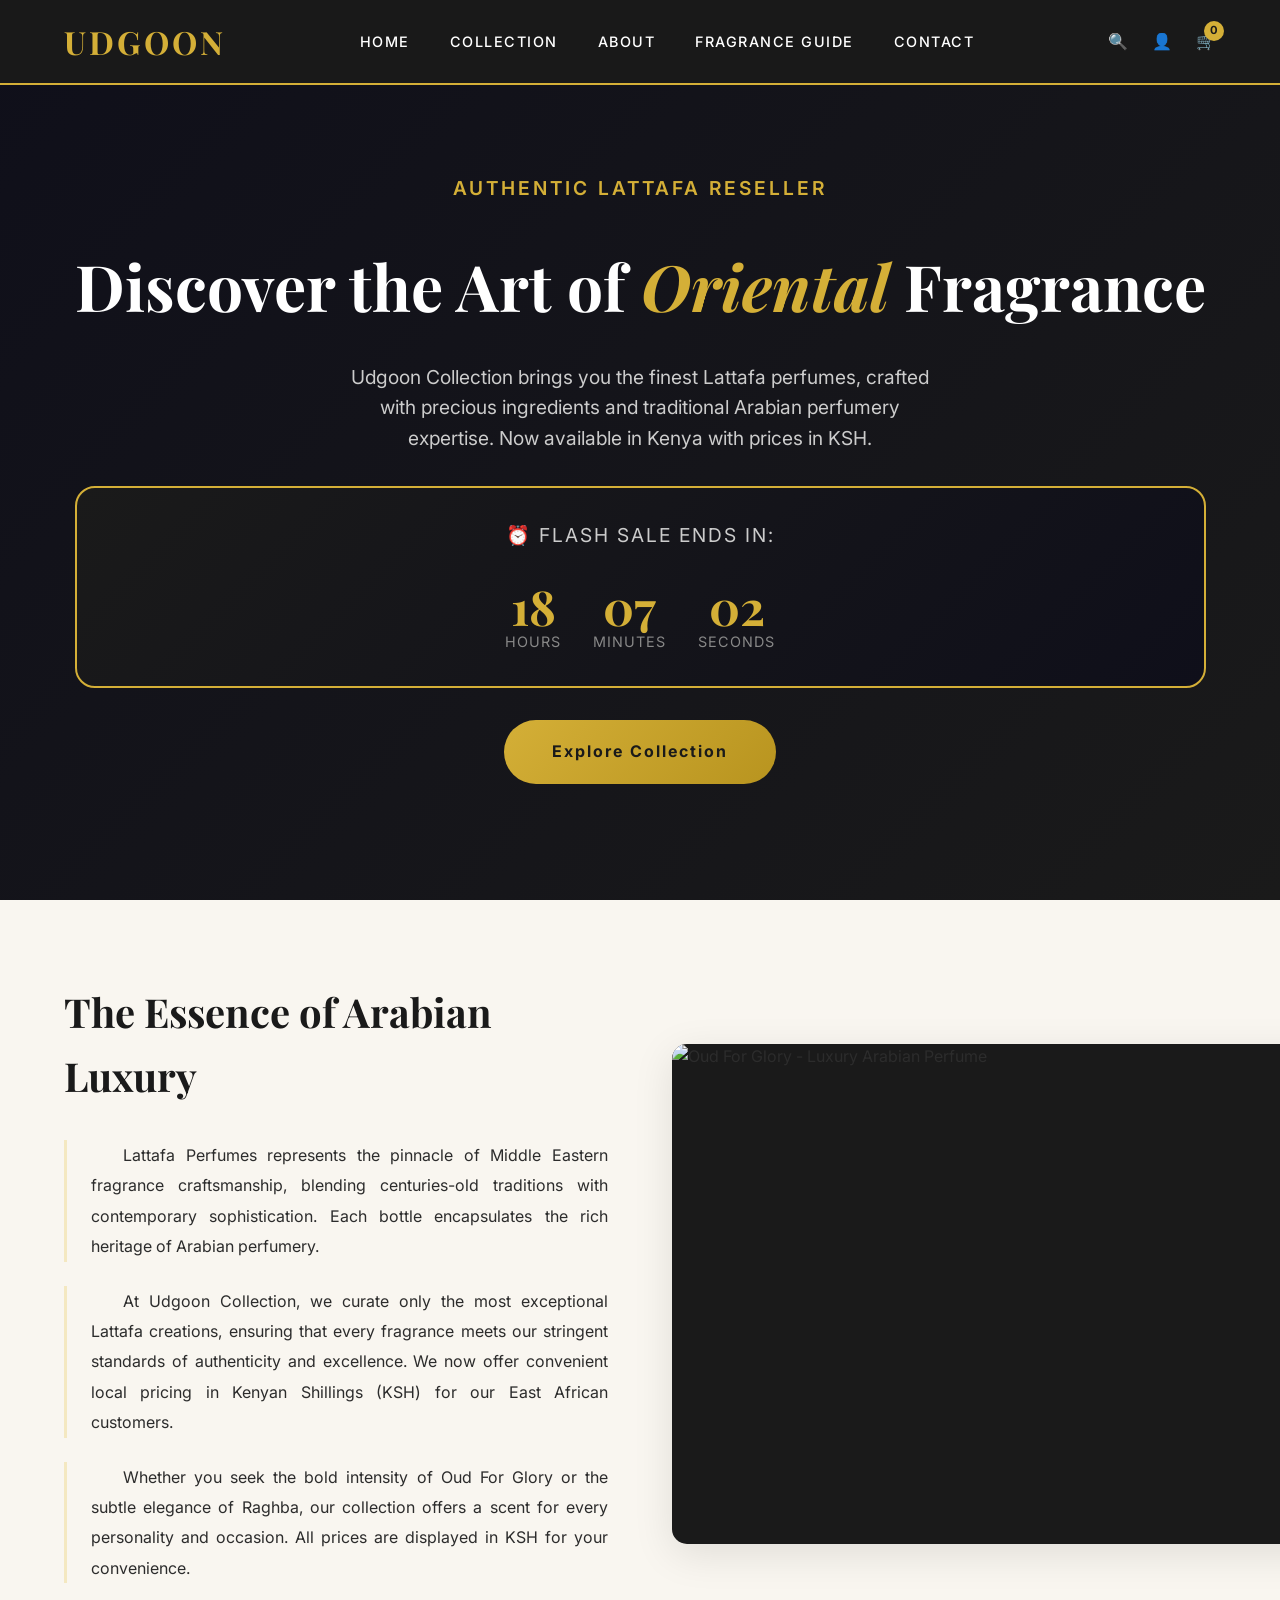
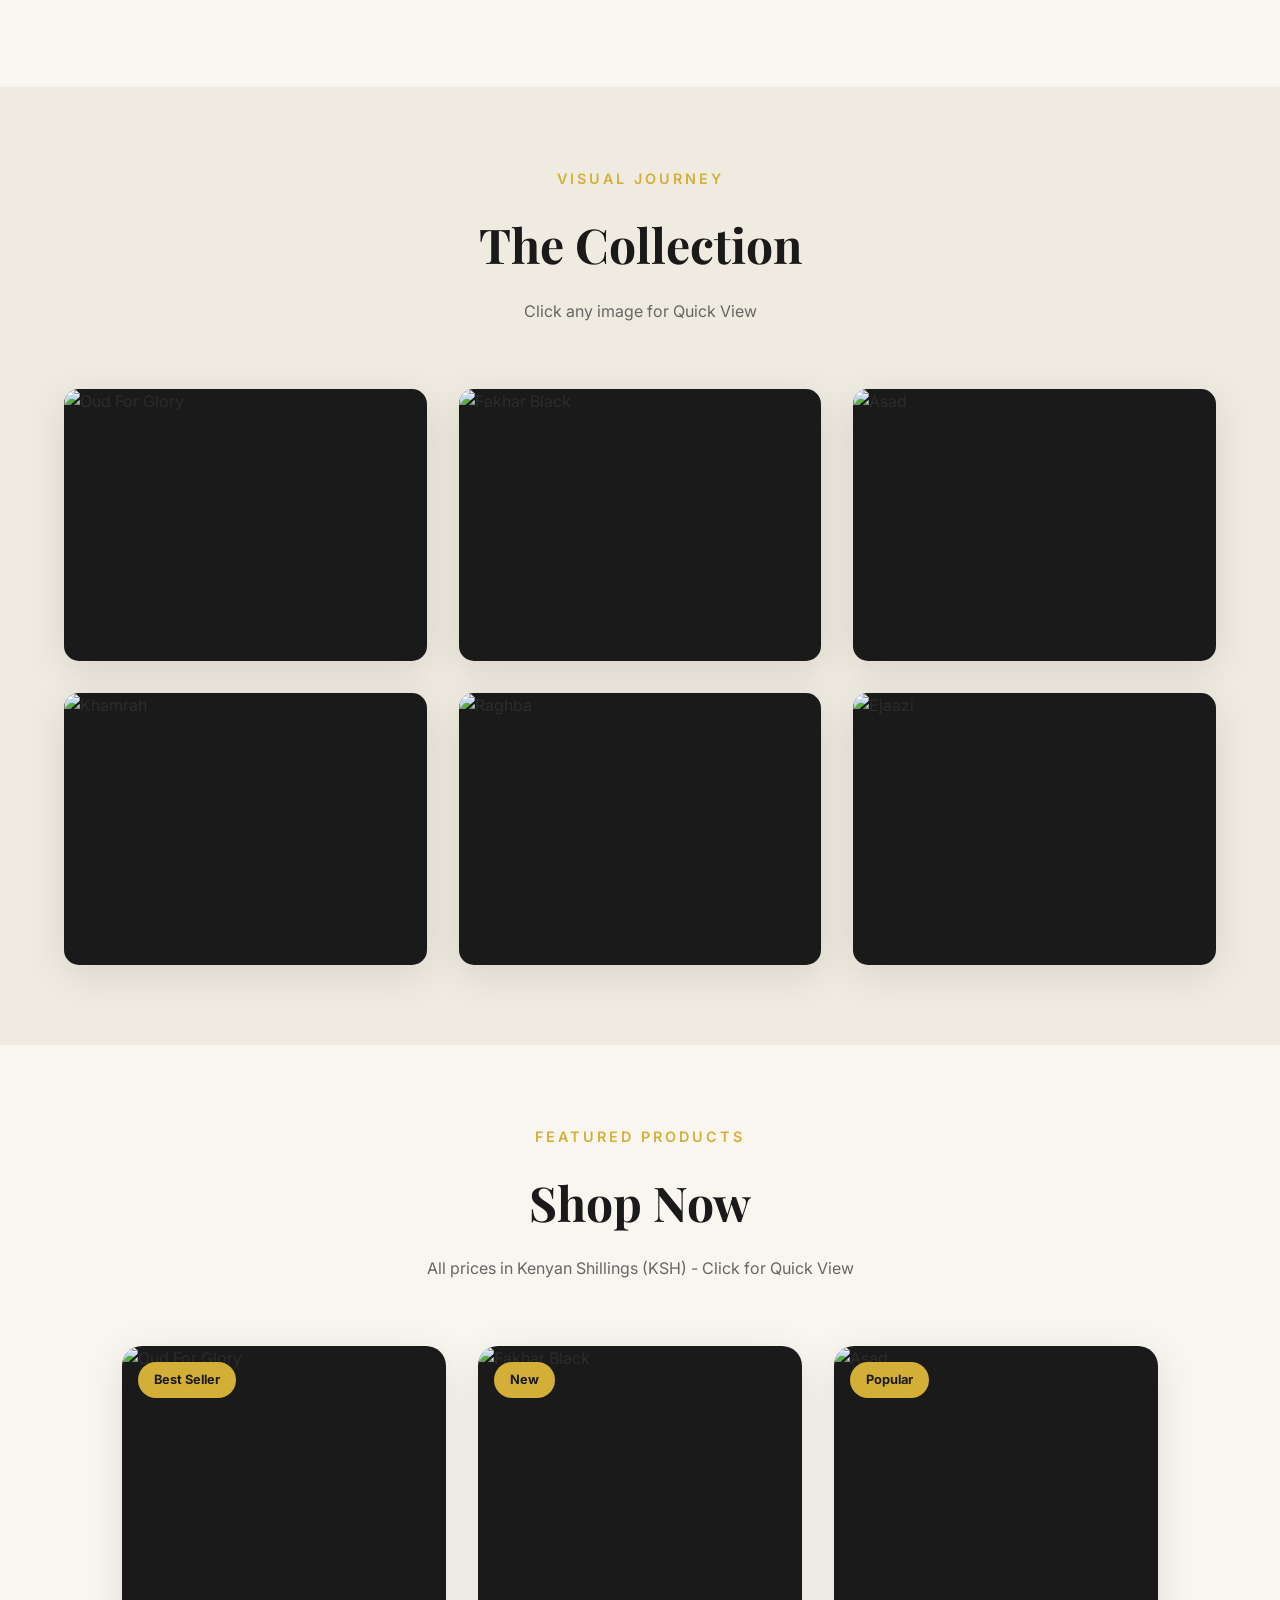
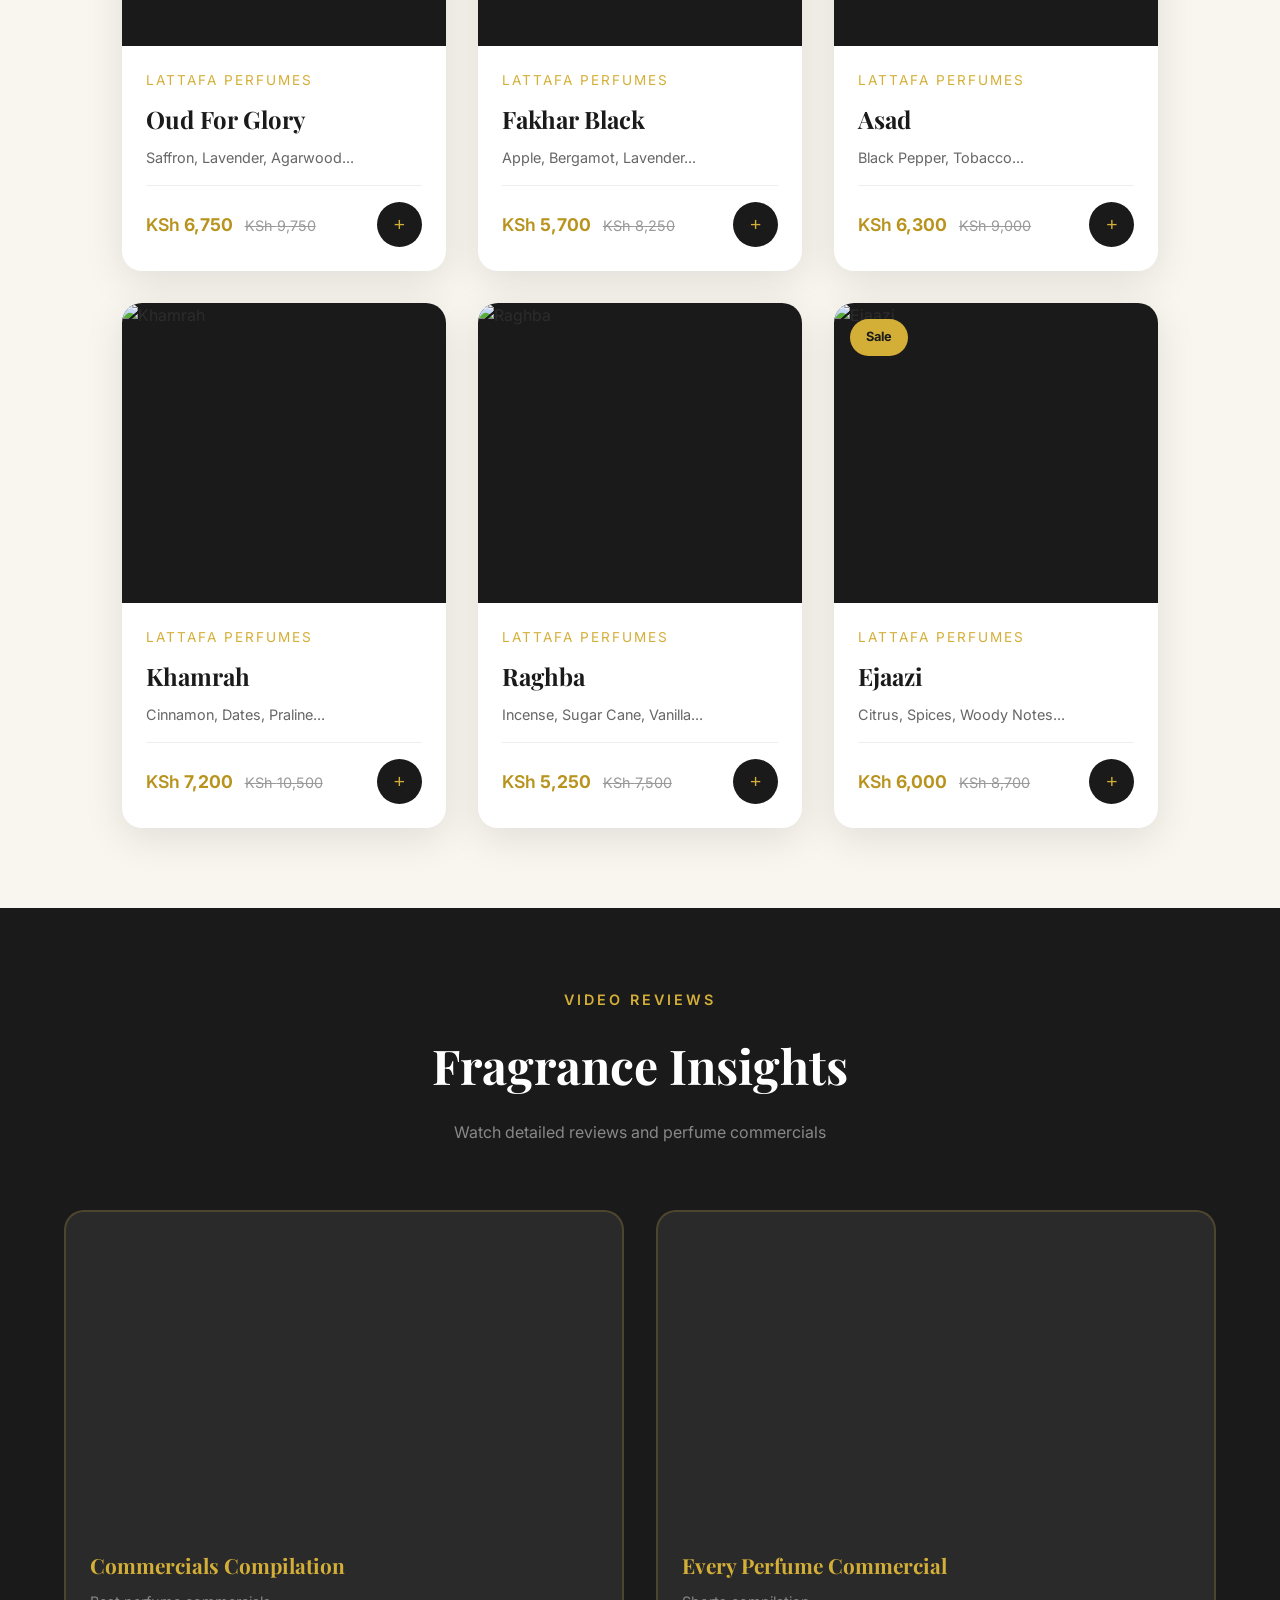
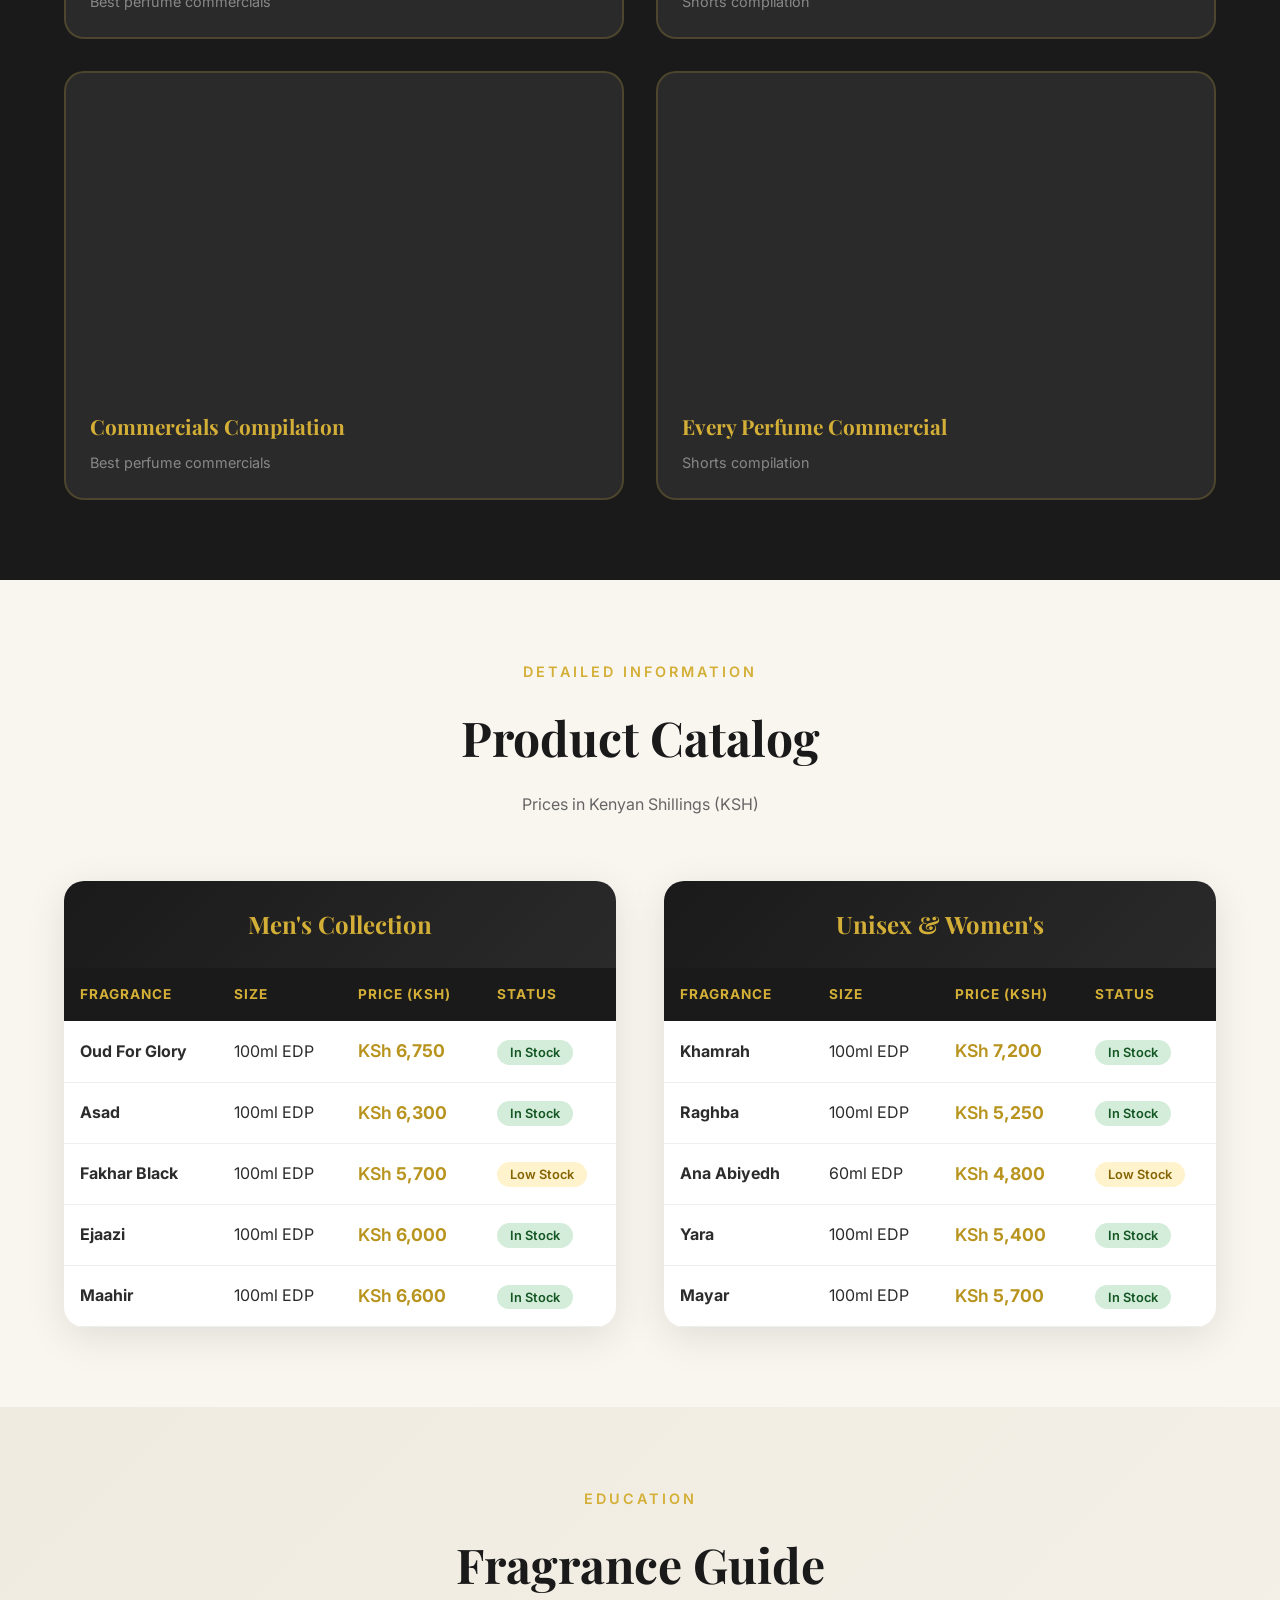
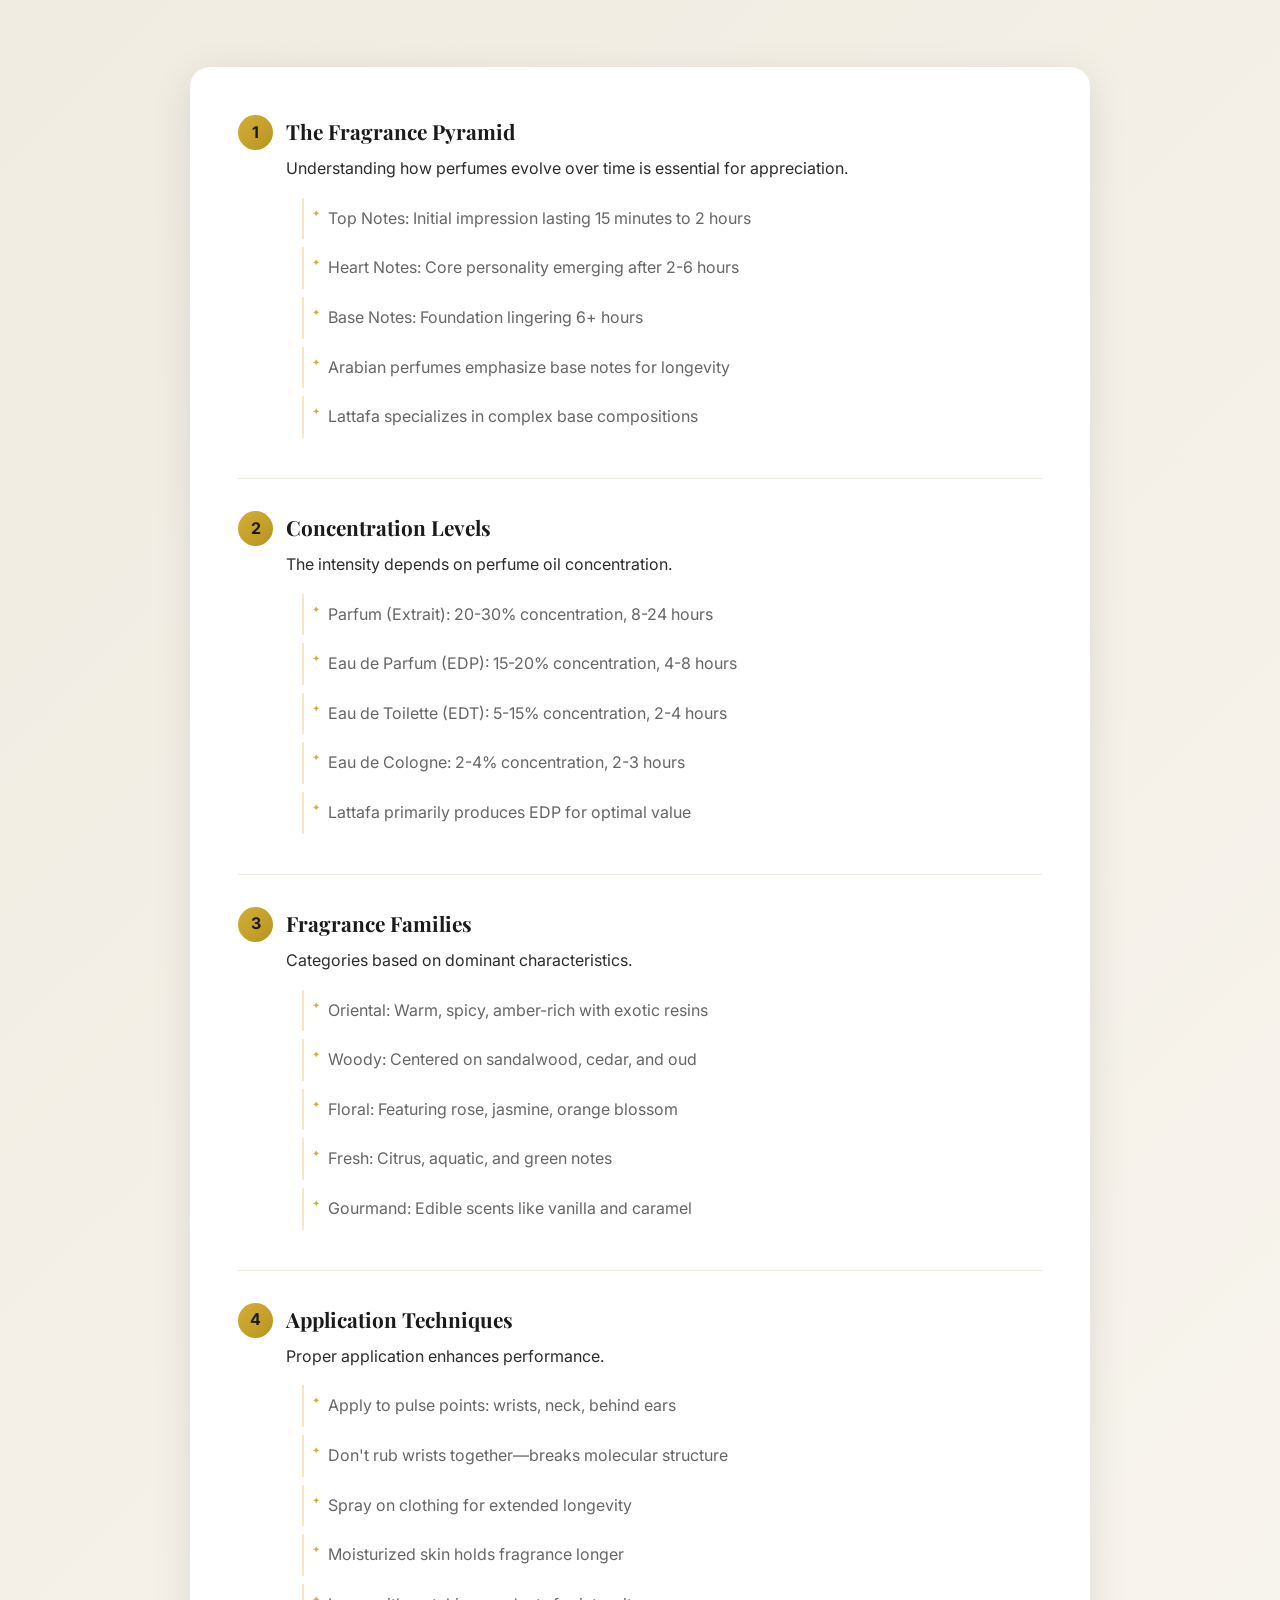
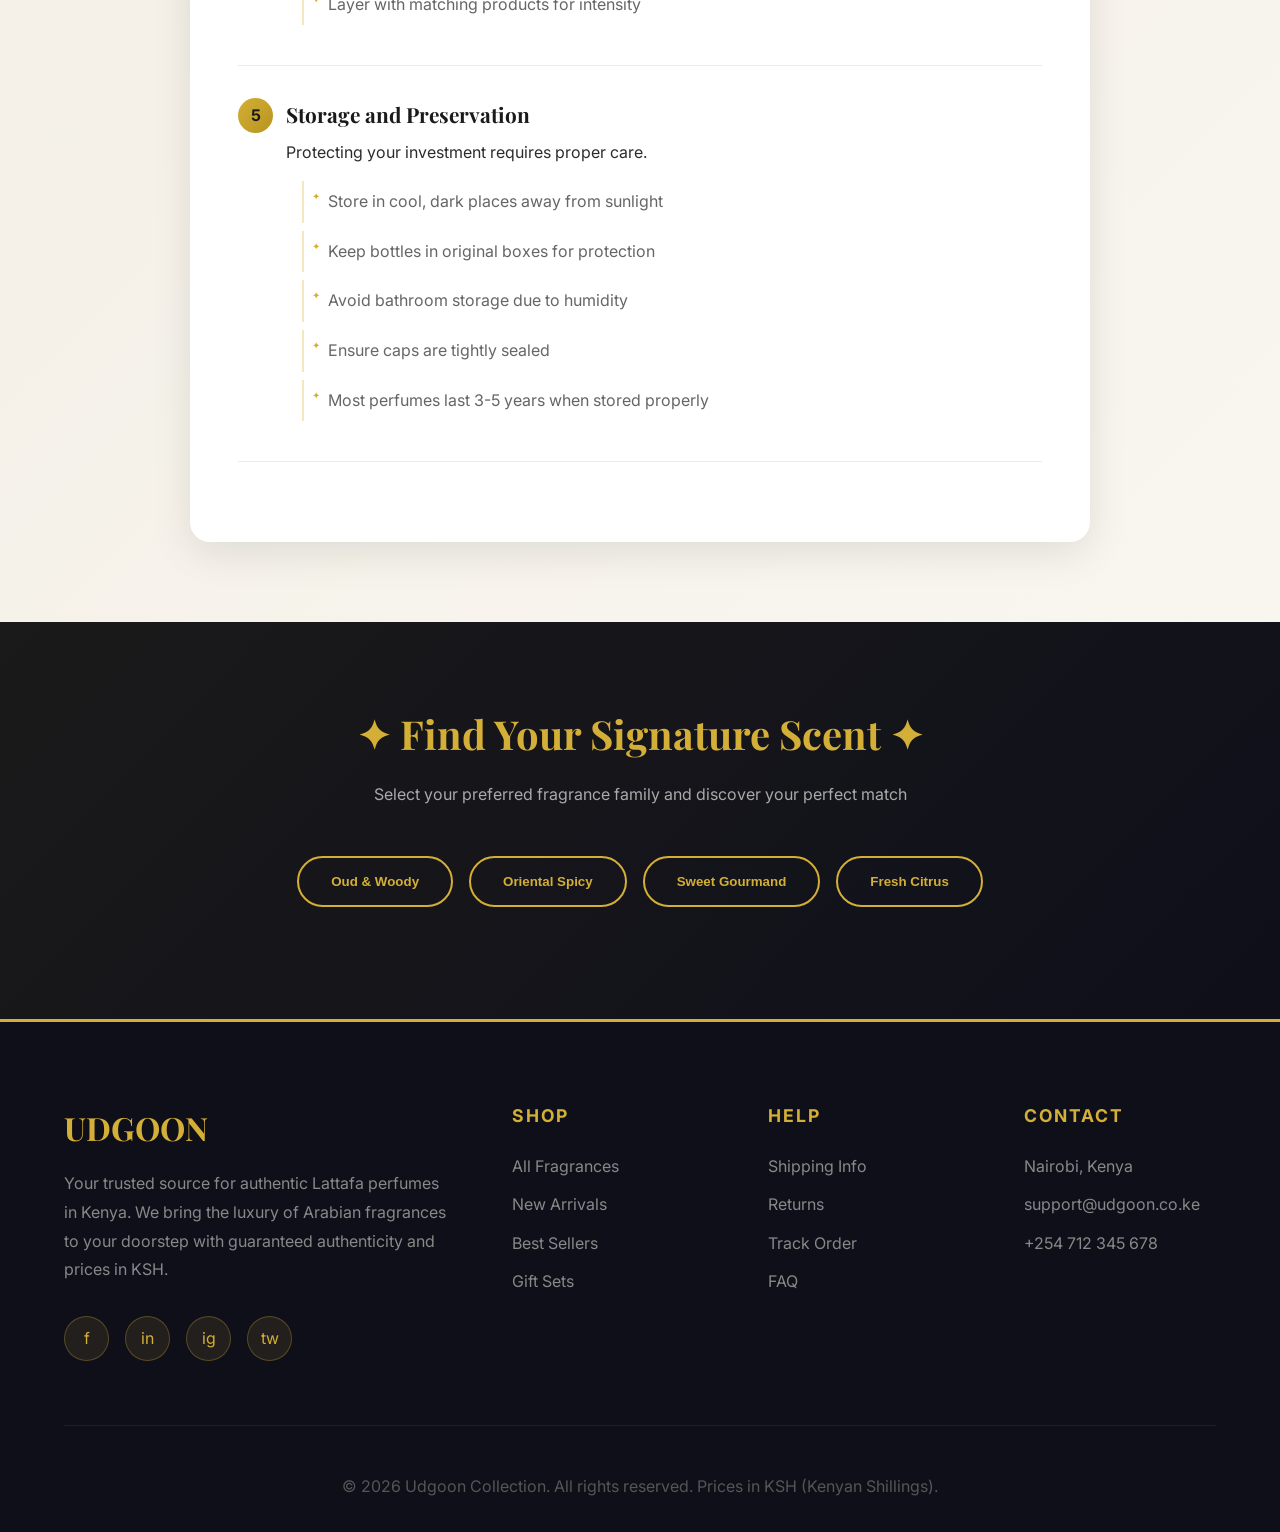
==== index.html @ a7944b94 "Update index.html" ====
<!DOCTYPE html>
<html lang="en">
<head>
    <meta charset="UTF-8">
    <meta name="viewport" content="width=device-width, initial-scale=1.0">
    <title>Udgoon Collection | Premium Lattafa Perfumes</title>
    <link href="https://fonts.googleapis.com/css2?family=Playfair+Display:wght@400;600;700&family=Inter:wght@300;400;500;600&display=swap" rel="stylesheet">
    <style>
        * {
            margin: 0;
            padding: 0;
            box-sizing: border-box;
        }

        :root {
            --gold: #D4AF37;
            --gold-light: #F4E8C1;
            --gold-dark: #B8941F;
            --dark: #1A1A1A;
            --darker: #0F0F1A;
            --cream: #F9F6F0;
            --cream-dark: #F0EBE0;
            --text: #2C2C2C;
            --text-light: #666;
        }

        body {
            font-family: 'Inter', sans-serif;
            background: var(--cream);
            color: var(--text);
            line-height: 1.6;
        }

        /* Navigation */
        nav {
            position: fixed;
            top: 0;
            width: 100%;
            background: rgba(26, 26, 26, 0.98);
            backdrop-filter: blur(20px);
            z-index: 1000;
            padding: 1rem 5%;
            display: flex;
            justify-content: space-between;
            align-items: center;
            border-bottom: 2px solid var(--gold);
        }

        .logo {
            font-family: 'Playfair Display', serif;
            font-size: 2rem;
            color: var(--gold);
            text-decoration: none;
            font-weight: 700;
            letter-spacing: 3px;
        }

        .nav-menu {
            display: flex;
            gap: 2.5rem;
            list-style: none;
        }

        .nav-menu a {
            color: #fff;
            text-decoration: none;
            font-size: 0.9rem;
            font-weight: 500;
            letter-spacing: 1.5px;
            text-transform: uppercase;
            transition: color 0.3s;
        }
<a href="Paragraph.html">Assignment 3</a>
<a href="Classes.html"> Assignment 4</a>


        .nav-menu a:hover {
            color: var(--gold);
        }

        .nav-icons {
            display: flex;
            gap: 1.5rem;
            color: var(--gold);
            align-items: center;
        }

        /* SPECIAL FEATURE 1: Animated Cart Counter */
        .cart-wrapper {
            position: relative;
            cursor: pointer;
        }

        .cart-count {
            position: absolute;
            top: -8px;
            right: -8px;
            background: var(--gold);
            color: var(--dark);
            font-size: 0.7rem;
            font-weight: 700;
            width: 20px;
            height: 20px;
            border-radius: 50%;
            display: flex;
            align-items: center;
            justify-content: center;
            transition: transform 0.3s;
        }

        .cart-count.bump {
            animation: cartBump 0.3s ease;
        }

        @keyframes cartBump {
            0% { transform: scale(1); }
            50% { transform: scale(1.3); }
            100% { transform: scale(1); }
        }

        /* Hero Section */
        .hero {
            min-height: 100vh;
            background: linear-gradient(135deg, var(--darker) 0%, var(--dark) 100%);
            display: flex;
            align-items: center;
            justify-content: center;
            text-align: center;
            padding: 120px 2rem 4rem;
            position: relative;
        }

        .hero-content h1 {
            font-family: 'Playfair Display', serif;
            font-size: 4rem;
            color: #fff;
            margin-bottom: 1.5rem;
        }

        .hero-content h1 span {
            color: var(--gold);
            font-style: italic;
        }

        .hero-content p {
            color: #ccc;
            font-size: 1.2rem;
            max-width: 600px;
            margin: 0 auto 2rem;
        }

        .cta-button {
            display: inline-block;
            padding: 1.2rem 3rem;
            background: linear-gradient(135deg, var(--gold) 0%, var(--gold-dark) 100%);
            color: var(--dark);
            text-decoration: none;
            font-weight: 700;
            letter-spacing: 2px;
            border-radius: 50px;
            transition: transform 0.3s;
        }

        .cta-button:hover {
            transform: translateY(-3px);
        }

        /* Section Headers */
        .section-header {
            text-align: center;
            margin-bottom: 4rem;
            padding: 0 2rem;
        }

        .section-tag {
            color: var(--gold);
            font-size: 0.9rem;
            letter-spacing: 3px;
            text-transform: uppercase;
            display: block;
            margin-bottom: 1rem;
            font-weight: 600;
        }

        .section-title {
            font-family: 'Playfair Display', serif;
            font-size: 3rem;
            color: var(--dark);
            margin-bottom: 1rem;
        }

        /* Two Column Layout */
        .two-column {
            display: grid;
            grid-template-columns: 1fr 1fr;
            gap: 4rem;
            max-width: 1400px;
            margin: 0 auto;
            padding: 5rem 5%;
            align-items: center;
        }

        .formatted-paragraph {
            text-align: justify;
            line-height: 1.9;
            margin-bottom: 1.5rem;
            text-indent: 2rem;
            border-left: 3px solid var(--gold-light);
            padding-left: 1.5rem;
        }

        /* SPECIAL FEATURE 2: Countdown Timer */
        .countdown-section {
            background: linear-gradient(135deg, var(--dark) 0%, var(--darker) 100%);
            padding: 2rem;
            border-radius: 20px;
            margin: 2rem 0;
            text-align: center;
            border: 2px solid var(--gold);
        }

        .countdown-title {
            color: var(--gold);
            font-size: 1.2rem;
            margin-bottom: 1rem;
            text-transform: uppercase;
            letter-spacing: 2px;
        }

        .countdown-timer {
            display: flex;
            justify-content: center;
            gap: 2rem;
        }

        .countdown-item {
            text-align: center;
        }

        .countdown-number {
            font-family: 'Playfair Display', serif;
            font-size: 3rem;
            color: var(--gold);
            font-weight: 700;
            line-height: 1;
        }

        .countdown-label {
            color: #888;
            font-size: 0.9rem;
            text-transform: uppercase;
            letter-spacing: 1px;
        }

        /* Video Section */
        .video-section {
            padding: 5rem 5%;
            background: var(--dark);
        }

        .video-section .section-title {
            color: #fff;
        }

        .video-section .section-tag {
            color: var(--gold);
        }

        .video-grid {
            display: grid;
            grid-template-columns: repeat(2, 1fr);
            gap: 2rem;
            max-width: 1200px;
            margin: 0 auto;
        }

        .video-container {
            position: relative;
            background: #2A2A2A;
            border-radius: 20px;
            overflow: hidden;
            border: 2px solid rgba(212, 175, 55, 0.2);
            transition: all 0.4s;
        }

        .video-container:hover {
            border-color: var(--gold);
            transform: translateY(-5px);
            box-shadow: 0 20px 60px rgba(212, 175, 55, 0.2);
        }

        .video-wrapper {
            position: relative;
            padding-bottom: 56.25%;
            height: 0;
            overflow: hidden;
        }

        .video-wrapper iframe {
            position: absolute;
            top: 0;
            left: 0;
            width: 100%;
            height: 100%;
            border: none;
        }

        .video-info {
            padding: 1.5rem;
            color: #fff;
        }

        .video-title {
            font-family: 'Playfair Display', serif;
            font-size: 1.3rem;
            margin-bottom: 0.5rem;
            color: var(--gold);
        }

        .video-meta {
            color: #888;
            font-size: 0.9rem;
        }

        /* Image Gallery with WORKING IMAGES */
        .gallery-section {
            padding: 5rem 5%;
            background: var(--cream-dark);
        }

        .image-grid {
            display: grid;
            grid-template-columns: repeat(3, 1fr);
            gap: 2rem;
            max-width: 1400px;
            margin: 0 auto;
        }

        .image-card {
            position: relative;
            border-radius: 15px;
            overflow: hidden;
            box-shadow: 0 10px 40px rgba(0,0,0,0.1);
            aspect-ratio: 4/3;
            background: var(--dark);
            cursor: pointer;
            transition: all 0.3s;
        }

        .image-card:hover {
            transform: translateY(-10px);
            box-shadow: 0 20px 60px rgba(0,0,0,0.2);
        }

        .image-card img {
            width: 100%;
            height: 100%;
            object-fit: cover;
            transition: transform 0.5s;
            display: block;
        }

        .image-card:hover img {
            transform: scale(1.1);
        }

        .image-caption {
            position: absolute;
            bottom: 0;
            left: 0;
            right: 0;
            background: linear-gradient(to top, rgba(0,0,0,0.9), transparent);
            color: var(--gold);
            padding: 1.5rem;
            transform: translateY(100%);
            transition: transform 0.3s;
        }

        .image-card:hover .image-caption {
            transform: translateY(0);
        }

        .image-caption h3 {
            font-family: 'Playfair Display', serif;
            font-size: 1.5rem;
            margin-bottom: 0.3rem;
            color: var(--gold);
        }

        .image-caption p {
            color: #ccc;
            font-size: 0.9rem;
        }

        /* Tables Section */
        .tables-section {
            padding: 5rem 5%;
            background: var(--cream);
        }

        .tables-wrapper {
            display: grid;
            grid-template-columns: 1fr 1fr;
            gap: 3rem;
            max-width: 1400px;
            margin: 0 auto;
        }

        .table-container {
            background: #fff;
            border-radius: 20px;
            overflow: hidden;
            box-shadow: 0 10px 40px rgba(0,0,0,0.1);
        }

        .table-title {
            font-family: 'Playfair Display', serif;
            font-size: 1.5rem;
            text-align: center;
            padding: 1.5rem;
            background: linear-gradient(135deg, var(--dark) 0%, #2A2A2A 100%);
            color: var(--gold);
            margin: 0;
        }

        table {
            width: 100%;
            border-collapse: collapse;
        }

        th {
            background: var(--dark);
            color: var(--gold);
            padding: 1rem;
            text-align: left;
            font-size: 0.85rem;
            text-transform: uppercase;
            letter-spacing: 1px;
        }

        td {
            padding: 1rem;
            border-bottom: 1px solid #eee;
        }

        tr:hover {
            background: var(--cream);
        }

        /* KSH Price Styling */
        .price {
            color: var(--gold-dark);
            font-weight: 700;
            font-size: 1.1rem;
            font-family: 'Inter', sans-serif;
        }

        .price::before {
            content: 'KSh ';
            font-weight: 600;
        }

        .price-original {
            text-decoration: line-through;
            color: #999;
            font-size: 0.9rem;
            margin-left: 0.5rem;
        }

        .price-original::before {
            content: 'KSh ';
        }

        .badge {
            padding: 0.3rem 0.8rem;
            border-radius: 20px;
            font-size: 0.8rem;
            font-weight: 600;
        }

        .badge.in-stock {
            background: #d4edda;
            color: #155724;
        }

        .badge.low-stock {
            background: #fff3cd;
            color: #856404;
        }

        /* Product Cards with WORKING IMAGES */
        .product-grid {
            display: grid;
            grid-template-columns: repeat(auto-fit, minmax(300px, 1fr));
            gap: 2rem;
            max-width: 1400px;
            margin: 0 auto;
            padding: 0 5%;
        }

        .product-card {
            background: #fff;
            border-radius: 20px;
            overflow: hidden;
            box-shadow: 0 10px 40px rgba(0,0,0,0.1);
            transition: all 0.3s;
            cursor: pointer;
            position: relative;
        }

        .product-card:hover {
            transform: translateY(-10px);
            box-shadow: 0 20px 60px rgba(0,0,0,0.15);
        }

        .product-image {
            height: 300px;
            position: relative;
            overflow: hidden;
            background: var(--dark);
        }

        .product-image img {
            width: 100%;
            height: 100%;
            object-fit: cover;
            transition: transform 0.5s;
        }

        .product-card:hover .product-image img {
            transform: scale(1.1);
        }

        .quick-view {
            position: absolute;
            top: 50%;
            left: 50%;
            transform: translate(-50%, -50%);
            background: rgba(212, 175, 55, 0.95);
            color: var(--dark);
            padding: 0.8rem 1.5rem;
            border-radius: 50px;
            font-weight: 600;
            opacity: 0;
            transition: all 0.3s;
            pointer-events: none;
        }

        .product-card:hover .quick-view {
            opacity: 1;
        }

        .product-badge {
            position: absolute;
            top: 1rem;
            left: 1rem;
            background: var(--gold);
            color: var(--dark);
            padding: 0.5rem 1rem;
            border-radius: 20px;
            font-size: 0.8rem;
            font-weight: 700;
            z-index: 2;
        }

        .product-info {
            padding: 1.5rem;
        }

        .product-brand {
            color: var(--gold);
            font-size: 0.85rem;
            text-transform: uppercase;
            letter-spacing: 2px;
            margin-bottom: 0.5rem;
        }

        .product-name {
            font-family: 'Playfair Display', serif;
            font-size: 1.5rem;
            color: var(--dark);
            margin-bottom: 0.5rem;
        }

        .product-notes {
            color: var(--text-light);
            font-size: 0.9rem;
            margin-bottom: 1rem;
        }

        .product-footer {
            display: flex;
            justify-content: space-between;
            align-items: center;
            padding-top: 1rem;
            border-top: 1px solid #eee;
        }

        .add-to-cart {
            width: 45px;
            height: 45px;
            border-radius: 50%;
            background: var(--dark);
            color: var(--gold);
            border: none;
            cursor: pointer;
            font-size: 1.2rem;
            transition: all 0.3s;
        }

        .add-to-cart:hover {
            background: var(--gold);
            color: var(--dark);
            transform: scale(1.1);
        }

        /* SPECIAL FEATURE 3: Product Modal */
        .modal-overlay {
            display: none;
            position: fixed;
            top: 0;
            left: 0;
            right: 0;
            bottom: 0;
            background: rgba(0,0,0,0.8);
            z-index: 2000;
            justify-content: center;
            align-items: center;
            backdrop-filter: blur(5px);
        }

        .modal-overlay.show {
            display: flex;
            animation: fadeIn 0.3s ease;
        }

        @keyframes fadeIn {
            from { opacity: 0; }
            to { opacity: 1; }
        }

        .modal-content {
            background: #fff;
            border-radius: 20px;
            max-width: 800px;
            width: 90%;
            max-height: 90vh;
            overflow-y: auto;
            position: relative;
            animation: slideUp 0.3s ease;
        }

        @keyframes slideUp {
            from { transform: translateY(50px); opacity: 0; }
            to { transform: translateY(0); opacity: 1; }
        }

        .modal-close {
            position: absolute;
            top: 1rem;
            right: 1rem;
            width: 40px;
            height: 40px;
            border-radius: 50%;
            background: var(--dark);
            color: var(--gold);
            border: none;
            font-size: 1.5rem;
            cursor: pointer;
            z-index: 10;
            transition: all 0.3s;
        }

        .modal-close:hover {
            background: var(--gold);
            color: var(--dark);
            transform: rotate(90deg);
        }

        .modal-image {
            width: 100%;
            height: 400px;
            object-fit: cover;
        }

        .modal-details {
            padding: 2rem;
        }

        .modal-title {
            font-family: 'Playfair Display', serif;
            font-size: 2rem;
            color: var(--dark);
            margin-bottom: 0.5rem;
        }

        .modal-price {
            font-size: 1.5rem;
            color: var(--gold-dark);
            font-weight: 700;
            margin-bottom: 1rem;
        }

        .modal-price::before {
            content: 'KSh ';
        }

        .modal-description {
            color: var(--text-light);
            line-height: 1.8;
            margin-bottom: 1.5rem;
        }

        .modal-notes {
            background: var(--cream);
            padding: 1rem;
            border-radius: 10px;
            margin-bottom: 1.5rem;
        }

        .modal-notes h4 {
            color: var(--gold-dark);
            margin-bottom: 0.5rem;
        }

        .modal-button {
            width: 100%;
            padding: 1rem;
            background: linear-gradient(135deg, var(--gold) 0%, var(--gold-dark) 100%);
            color: var(--dark);
            border: none;
            border-radius: 50px;
            font-size: 1.1rem;
            font-weight: 700;
            cursor: pointer;
            transition: all 0.3s;
        }

        .modal-button:hover {
            transform: translateY(-2px);
            box-shadow: 0 10px 30px rgba(212, 175, 55, 0.3);
        }

        /* Nested List Section */
        .list-section {
            padding: 5rem 5%;
            background: linear-gradient(135deg, var(--cream-dark) 0%, var(--cream) 100%);
        }

        .guide-container {
            max-width: 900px;
            margin: 0 auto;
            background: #fff;
            padding: 3rem;
            border-radius: 20px;
            box-shadow: 0 10px 40px rgba(0,0,0,0.1);
        }

        .nested-list {
            list-style: none;
            counter-reset: item;
        }

        .nested-list > li {
            counter-increment: item;
            position: relative;
            padding-left: 3rem;
            margin-bottom: 2rem;
            padding-bottom: 2rem;
            border-bottom: 1px solid var(--cream-dark);
        }

        .nested-list > li::before {
            content: counter(item);
            position: absolute;
            left: 0;
            top: 0;
            width: 35px;
            height: 35px;
            background: linear-gradient(135deg, var(--gold) 0%, var(--gold-dark) 100%);
            color: var(--dark);
            border-radius: 50%;
            display: flex;
            align-items: center;
            justify-content: center;
            font-weight: 700;
        }

        .nested-list > li strong {
            display: block;
            font-family: 'Playfair Display', serif;
            font-size: 1.3rem;
            color: var(--dark);
            margin-bottom: 0.5rem;
        }

        .sub-list {
            list-style: none;
            margin-top: 1rem;
            margin-left: 1rem;
        }

        .sub-list li {
            padding: 0.5rem 0;
            padding-left: 1.5rem;
            position: relative;
            color: var(--text-light);
            border-left: 2px solid var(--gold-light);
            margin-bottom: 0.5rem;
        }

        .sub-list li::before {
            content: '✦';
            position: absolute;
            left: 0.5rem;
            color: var(--gold);
            font-size: 0.6rem;
        }

        /* SPECIAL FEATURE 4: Scent Finder (Enhanced) */
        .scent-finder {
            padding: 5rem 5%;
            background: linear-gradient(135deg, var(--dark) 0%, var(--darker) 100%);
            text-align: center;
        }

        .finder-container {
            max-width: 800px;
            margin: 0 auto;
        }

        .finder-container h3 {
            font-family: 'Playfair Display', serif;
            font-size: 2.5rem;
            color: var(--gold);
            margin-bottom: 1rem;
        }

        .finder-container > p {
            color: #aaa;
            margin-bottom: 3rem;
        }

        .finder-options {
            display: flex;
            gap: 1rem;
            justify-content: center;
            flex-wrap: wrap;
            margin-bottom: 2rem;
        }

        .finder-btn {
            padding: 1rem 2rem;
            background: transparent;
            border: 2px solid var(--gold);
            color: var(--gold);
            border-radius: 50px;
            cursor: pointer;
            font-weight: 600;
            transition: all 0.3s;
        }

        .finder-btn:hover, .finder-btn.active {
            background: var(--gold);
            color: var(--dark);
            transform: translateY(-2px);
            box-shadow: 0 10px 30px rgba(212, 175, 55, 0.3);
        }

        .recommendation {
            display: none;
            background: rgba(212, 175, 55, 0.1);
            border: 1px solid var(--gold);
            border-radius: 15px;
            padding: 2rem;
            margin-top: 2rem;
            animation: slideIn 0.5s ease;
        }

        .recommendation.show {
            display: block;
        }

        @keyframes slideIn {
            from { opacity: 0; transform: translateY(20px); }
            to { opacity: 1; transform: translateY(0); }
        }

        .recommendation img {
            width: 150px;
            height: 150px;
            object-fit: cover;
            border-radius: 15px;
            margin-bottom: 1rem;
        }

        /* Footer */
        footer {
            background: var(--darker);
            color: #fff;
            padding: 5rem 5% 2rem;
            border-top: 3px solid var(--gold);
        }

        .footer-content {
            max-width: 1400px;
            margin: 0 auto;
            display: grid;
            grid-template-columns: 2fr 1fr 1fr 1fr;
            gap: 4rem;
            margin-bottom: 4rem;
        }

        .footer-brand h3 {
            font-family: 'Playfair Display', serif;
            font-size: 2rem;
            color: var(--gold);
            margin-bottom: 1rem;
        }

        .footer-brand p {
            color: #888;
            line-height: 1.8;
            margin-bottom: 2rem;
        }

        .social-links {
            display: flex;
            gap: 1rem;
        }

        .social-links a {
            width: 45px;
            height: 45px;
            border-radius: 50%;
            background: rgba(212, 175, 55, 0.1);
            border: 1px solid rgba(212, 175, 55, 0.3);
            color: var(--gold);
            display: flex;
            align-items: center;
            justify-content: center;
            text-decoration: none;
            transition: all 0.3s;
        }

        .social-links a:hover {
            background: var(--gold);
            color: var(--dark);
            transform: translateY(-3px);
        }

        .footer-column h4 {
            color: var(--gold);
            margin-bottom: 1.5rem;
            font-size: 1.1rem;
            text-transform: uppercase;
            letter-spacing: 2px;
        }

        .footer-column ul {
            list-style: none;
        }

        .footer-column li {
            margin-bottom: 0.8rem;
        }

        .footer-column a {
            color: #888;
            text-decoration: none;
            transition: color 0.3s;
        }

        .footer-column a:hover {
            color: var(--gold);
        }

        .footer-bottom {
            text-align: center;
            padding-top: 3rem;
            border-top: 1px solid rgba(212, 175, 55, 0.1);
            color: #555;
        }

        /* Responsive */
        @media (max-width: 1024px) {
            .two-column,
            .tables-wrapper {
                grid-template-columns: 1fr;
            }
            .image-grid {
                grid-template-columns: repeat(2, 1fr);
            }
            .video-grid {
                grid-template-columns: 1fr;
            }
            .footer-content {
                grid-template-columns: repeat(2, 1fr);
            }
            .countdown-timer {
                gap: 1rem;
            }
            .countdown-number {
                font-size: 2rem;
            }
        }

        @media (max-width: 768px) {
            .nav-menu {
                display: none;
            }
            .hero-content h1 {
                font-size: 2.5rem;
            }
            .image-grid {
                grid-template-columns: 1fr;
            }
            .footer-content {
                grid-template-columns: 1fr;
            }
            .countdown-timer {
                flex-wrap: wrap;
            }
        }
    </style>
</head>
<body>

    <!-- Navigation -->
    <nav>
        <a href="#" class="logo">UDGOON</a>
        <ul class="nav-menu">
            <li><a href="#home">Home</a></li>
            <li><a href="#collection">Collection</a></li>
            <li><a href="#about">About</a></li>
            <li><a href="#guide">Fragrance Guide</a></li>
            <li><a href="#contact">Contact</a></li>
        </ul>
        <div class="nav-icons">
            <span>🔍</span>
            <span>👤</span>
            <div class="cart-wrapper" onclick="showCart()">
                <span>🛒</span>
                <span class="cart-count" id="cartCount">0</span>
            </div>
        </div>
    </nav>

    <!-- Hero Section -->
    <section class="hero" id="home">
        <div class="hero-content">
            <p class="section-tag" style="color: var(--gold); margin-bottom: 2rem;">Authentic Lattafa Reseller</p>
            <h1>Discover the Art of <span>Oriental</span> Fragrance</h1>
            <p>Udgoon Collection brings you the finest Lattafa perfumes, crafted with precious ingredients and traditional Arabian perfumery expertise. Now available in Kenya with prices in KSH.</p>
            
            <!-- SPECIAL: Countdown Timer -->
            <div class="countdown-section">
                <p class="countdown-title">⏰ Flash Sale Ends In:</p>
                <div class="countdown-timer" id="countdown">
                    <div class="countdown-item">
                        <div class="countdown-number" id="hours">24</div>
                        <div class="countdown-label">Hours</div>
                    </div>
                    <div class="countdown-item">
                        <div class="countdown-number" id="minutes">00</div>
                        <div class="countdown-label">Minutes</div>
                    </div>
                    <div class="countdown-item">
                        <div class="countdown-number" id="seconds">00</div>
                        <div class="countdown-label">Seconds</div>
                    </div>
                </div>
            </div>
            
            <a href="#collection" class="cta-button">Explore Collection</a>
        </div>
    </section>

    <!-- Two Column Section -->
    <section class="two-column" id="about">
        <div>
            <h2 style="font-family: 'Playfair Display', serif; font-size: 2.5rem; margin-bottom: 2rem; color: var(--dark);">The Essence of Arabian Luxury</h2>
            <p class="formatted-paragraph">
                Lattafa Perfumes represents the pinnacle of Middle Eastern fragrance craftsmanship, blending centuries-old traditions with contemporary sophistication. Each bottle encapsulates the rich heritage of Arabian perfumery.
            </p>
            <p class="formatted-paragraph">
                At Udgoon Collection, we curate only the most exceptional Lattafa creations, ensuring that every fragrance meets our stringent standards of authenticity and excellence. We now offer convenient local pricing in Kenyan Shillings (KSH) for our East African customers.
            </p>
            <p class="formatted-paragraph">
                Whether you seek the bold intensity of Oud For Glory or the subtle elegance of Raghba, our collection offers a scent for every personality and occasion. All prices are displayed in KSH for your convenience.
            </p>
        </div>
        <!-- WORKING IMAGE: Oud For Glory -->
        <div class="image-card" style="height: 500px;" onclick="openModal('Oud For Glory', 'https://kimi-web-img.moonshot.cn/img/bestperfumesbargain.co.uk/055ac454f1202e884b0cf3ae292099c2aeee4cea.jpg', 6750, 'A masterpiece of woody sophistication featuring saffron, lavender, and rich agarwood. Perfect for those who appreciate bold, commanding presence.', 'Saffron, Lavender, Agarwood, Patchouli, Musk')">
            <img src="https://kimi-web-img.moonshot.cn/img/bestperfumesbargain.co.uk/055ac454f1202e884b0cf3ae292099c2aeee4cea.jpg" 
                 alt="Oud For Glory - Luxury Arabian Perfume" 
                 loading="lazy">
            <div class="image-caption">
                <h3>Udgoon Collection</h3>
                <p>Click to Quick View</p>
            </div>
        </div>
    </section>

    <!-- 6 WORKING IMAGES - GALLERY SECTION -->
    <section class="gallery-section" id="collection">
        <div class="section-header">
            <span class="section-tag">Visual Journey</span>
            <h2 class="section-title">The Collection</h2>
            <p style="color: var(--text-light);">Click any image for Quick View</p>
        </div>
        <div class="image-grid">
            <!-- Image 1: Oud For Glory - WORKING -->
            <div class="image-card" onclick="openModal('Oud For Glory', 'https://kimi-web-img.moonshot.cn/img/bestperfumesbargain.co.uk/055ac454f1202e884b0cf3ae292099c2aeee4cea.jpg', 6750, 'A masterpiece of woody sophistication featuring saffron, lavender, and rich agarwood.', 'Saffron, Lavender, Agarwood, Patchouli, Musk')">
                <img src="https://kimi-web-img.moonshot.cn/img/bestperfumesbargain.co.uk/055ac454f1202e884b0cf3ae292099c2aeee4cea.jpg" 
                     alt="Oud For Glory" 
                     loading="lazy">
                <div class="image-caption">
                    <h3>Oud For Glory</h3>
                    <p>Click for Details</p>
                </div>
            </div>

            <!-- Image 2: Fakhar Black - WORKING -->
            <div class="image-card" onclick="openModal('Fakhar Black', 'https://kimi-web-img.moonshot.cn/img/fimgs.net/1ac79eea4dcc1471944c13d690ee3c4f23aa1065.jpg', 5700, 'Crisp apple and bergamot open to a heart of lavender and cedarwood. Fresh yet substantial.', 'Apple, Bergamot, Lavender, Cedarwood, Amber')">
                <img src="https://kimi-web-img.moonshot.cn/img/fimgs.net/1ac79eea4dcc1471944c13d690ee3c4f23aa1065.jpg" 
                     alt="Fakhar Black" 
                     loading="lazy">
                <div class="image-caption">
                    <h3>Fakhar Black</h3>
                    <p>Click for Details</p>
                </div>
            </div>

            <!-- Image 3: Asad - WORKING -->
            <div class="image-card" onclick="openModal('Asad', 'https://kimi-web-img.moonshot.cn/img/zaoud.it/c89cceb30afe58ba0579e03ee42d80402c7343dd.jpg', 6300, 'Tobacco and black pepper create a warm, spicy embrace balanced with vanilla and amber.', 'Black Pepper, Tobacco, Vanilla, Amber, Sandalwood')">
                <img src="https://kimi-web-img.moonshot.cn/img/zaoud.it/c89cceb30afe58ba0579e03ee42d80402c7343dd.jpg" 
                     alt="Asad" 
                     loading="lazy">
                <div class="image-caption">
                    <h3>Asad</h3>
                    <p>Click for Details</p>
                </div>
            </div>

            <!-- Image 4: Khamrah - WORKING -->
            <div class="image-card" onclick="openModal('Khamrah', 'https://kimi-web-img.moonshot.cn/img/www.rioperfumes.co.za/6d065bd698207788d1baf823f33eb639d76f3406.jpg', 7200, 'A gourmand delight blending cinnamon, dates, and praline with vanilla and myrrh. Sweet yet sophisticated.', 'Cinnamon, Dates, Praline, Vanilla, Myrrh')">
                <img src="https://kimi-web-img.moonshot.cn/img/www.rioperfumes.co.za/6d065bd698207788d1baf823f33eb639d76f3406.jpg" 
                     alt="Khamrah" 
                     loading="lazy">
                <div class="image-caption">
                    <h3>Khamrah</h3>
                    <p>Click for Details</p>
                </div>
            </div>

            <!-- Image 5: Raghba - WORKING -->
            <div class="image-card" onclick="openModal('Raghba', 'https://kimi-web-img.moonshot.cn/img/m.media-amazon.com/19e5e2d4f1713bdc88b0f986d14cb54fd8ec567a.jpg', 5250, 'Soft incense with sugar cane and vanilla. Perfect for daily wear and special occasions.', 'Incense, Sugar Cane, Vanilla, Sandalwood, Musk')">
                <img src="https://kimi-web-img.moonshot.cn/img/m.media-amazon.com/19e5e2d4f1713bdc88b0f986d14cb54fd8ec567a.jpg" 
                     alt="Raghba" 
                     loading="lazy">
                <div class="image-caption">
                    <h3>Raghba</h3>
                    <p>Click for Details</p>
                </div>
            </div>

            <!-- Image 6: Ejaazi - WORKING -->
            <div class="image-card" onclick="openModal('Ejaazi', 'https://kimi-web-img.moonshot.cn/img/lattafa.com/a944af5c52c3bf6fe30e725000953de2164be82a.jpg', 6000, 'Citrus and spices with woody notes and amber. Dynamic and fresh for the modern individual.', 'Citrus, Spices, Woody Notes, Amber, Leather')">
                <img src="https://kimi-web-img.moonshot.cn/img/lattafa.com/a944af5c52c3bf6fe30e725000953de2164be82a.jpg" 
                     alt="Ejaazi" 
                     loading="lazy">
                <div class="image-caption">
                    <h3>Ejaazi</h3>
                    <p>Click for Details</p>
                </div>
            </div>
        </div>
    </section>

    <!-- Product Collection with WORKING IMAGES -->
    <section class="gallery-section" style="background: var(--cream);">
        <div class="section-header">
            <span class="section-tag">Featured Products</span>
            <h2 class="section-title">Shop Now</h2>
            <p style="color: var(--text-light);">All prices in Kenyan Shillings (KSH) - Click for Quick View</p>
        </div>
        <div class="product-grid">
            <!-- Product 1: Oud For Glory - WORKING IMAGE -->
            <div class="product-card" onclick="openModal('Oud For Glory', 'https://kimi-web-img.moonshot.cn/img/bestperfumesbargain.co.uk/055ac454f1202e884b0cf3ae292099c2aeee4cea.jpg', 6750, 'A masterpiece of woody sophistication.', 'Saffron, Lavender, Agarwood, Patchouli, Musk')">
                <div class="product-image">
                    <img src="https://kimi-web-img.moonshot.cn/img/bestperfumesbargain.co.uk/055ac454f1202e884b0cf3ae292099c2aeee4cea.jpg" 
                         alt="Oud For Glory">
                    <span class="quick-view">Quick View</span>
                    <span class="product-badge">Best Seller</span>
                </div>
                <div class="product-info">
                    <p class="product-brand">Lattafa Perfumes</p>
                    <h3 class="product-name">Oud For Glory</h3>
                    <p class="product-notes">Saffron, Lavender, Agarwood...</p>
                    <div class="product-footer">
                        <div>
                            <span class="price">6,750</span>
                            <span class="price-original">9,750</span>
                        </div>
                        <button class="add-to-cart" onclick="event.stopPropagation(); addToCart()">+</button>
                    </div>
                </div>
            </div>

            <!-- Product 2: Fakhar Black - WORKING IMAGE -->
            <div class="product-card" onclick="openModal('Fakhar Black', 'https://kimi-web-img.moonshot.cn/img/fimgs.net/1ac79eea4dcc1471944c13d690ee3c4f23aa1065.jpg', 5700, 'Crisp apple and bergamot.', 'Apple, Bergamot, Lavender, Cedarwood, Amber')">
                <div class="product-image">
                    <img src="https://kimi-web-img.moonshot.cn/img/fimgs.net/1ac79eea4dcc1471944c13d690ee3c4f23aa1065.jpg" 
                         alt="Fakhar Black">
                    <span class="quick-view">Quick View</span>
                    <span class="product-badge">New</span>
                </div>
                <div class="product-info">
                    <p class="product-brand">Lattafa Perfumes</p>
                    <h3 class="product-name">Fakhar Black</h3>
                    <p class="product-notes">Apple, Bergamot, Lavender...</p>
                    <div class="product-footer">
                        <div>
                            <span class="price">5,700</span>
                            <span class="price-original">8,250</span>
                        </div>
                        <button class="add-to-cart" onclick="event.stopPropagation(); addToCart()">+</button>
                    </div>
                </div>
            </div>

            <!-- Product 3: Asad - WORKING IMAGE -->
            <div class="product-card" onclick="openModal('Asad', 'https://kimi-web-img.moonshot.cn/img/zaoud.it/c89cceb30afe58ba0579e03ee42d80402c7343dd.jpg', 6300, 'Warm, spicy embrace.', 'Black Pepper, Tobacco, Vanilla, Amber, Sandalwood')">
                <div class="product-image">
                    <img src="https://kimi-web-img.moonshot.cn/img/zaoud.it/c89cceb30afe58ba0579e03ee42d80402c7343dd.jpg" 
                         alt="Asad">
                    <span class="quick-view">Quick View</span>
                    <span class="product-badge">Popular</span>
                </div>
                <div class="product-info">
                    <p class="product-brand">Lattafa Perfumes</p>
                    <h3 class="product-name">Asad</h3>
                    <p class="product-notes">Black Pepper, Tobacco...</p>
                    <div class="product-footer">
                        <div>
                            <span class="price">6,300</span>
                            <span class="price-original">9,000</span>
                        </div>
                        <button class="add-to-cart" onclick="event.stopPropagation(); addToCart()">+</button>
                    </div>
                </div>
            </div>

            <!-- Product 4: Khamrah - WORKING IMAGE -->
            <div class="product-card" onclick="openModal('Khamrah', 'https://kimi-web-img.moonshot.cn/img/www.rioperfumes.co.za/6d065bd698207788d1baf823f33eb639d76f3406.jpg', 7200, 'Gourmand delight with cinnamon.', 'Cinnamon, Dates, Praline, Vanilla, Myrrh')">
                <div class="product-image">
                    <img src="https://kimi-web-img.moonshot.cn/img/www.rioperfumes.co.za/6d065bd698207788d1baf823f33eb639d76f3406.jpg" 
                         alt="Khamrah">
                    <span class="quick-view">Quick View</span>
                </div>
                <div class="product-info">
                    <p class="product-brand">Lattafa Perfumes</p>
                    <h3 class="product-name">Khamrah</h3>
                    <p class="product-notes">Cinnamon, Dates, Praline...</p>
                    <div class="product-footer">
                        <div>
                            <span class="price">7,200</span>
                            <span class="price-original">10,500</span>
                        </div>
                        <button class="add-to-cart" onclick="event.stopPropagation(); addToCart()">+</button>
                    </div>
                </div>
            </div>

            <!-- Product 5: Raghba - WORKING IMAGE -->
            <div class="product-card" onclick="openModal('Raghba', 'https://kimi-web-img.moonshot.cn/img/m.media-amazon.com/19e5e2d4f1713bdc88b0f986d14cb54fd8ec567a.jpg', 5250, 'Soft incense fragrance.', 'Incense, Sugar Cane, Vanilla, Sandalwood, Musk')">
                <div class="product-image">
                    <img src="https://kimi-web-img.moonshot.cn/img/m.media-amazon.com/19e5e2d4f1713bdc88b0f986d14cb54fd8ec567a.jpg" 
                         alt="Raghba">
                    <span class="quick-view">Quick View</span>
                </div>
                <div class="product-info">
                    <p class="product-brand">Lattafa Perfumes</p>
                    <h3 class="product-name">Raghba</h3>
                    <p class="product-notes">Incense, Sugar Cane, Vanilla...</p>
                    <div class="product-footer">
                        <div>
                            <span class="price">5,250</span>
                            <span class="price-original">7,500</span>
                        </div>
                        <button class="add-to-cart" onclick="event.stopPropagation(); addToCart()">+</button>
                    </div>
                </div>
            </div>

            <!-- Product 6: Ejaazi - WORKING IMAGE -->
            <div class="product-card" onclick="openModal('Ejaazi', 'https://kimi-web-img.moonshot.cn/img/lattafa.com/a944af5c52c3bf6fe30e725000953de2164be82a.jpg', 6000, 'Citrus and spices.', 'Citrus, Spices, Woody Notes, Amber, Leather')">
                <div class="product-image">
                    <img src="https://kimi-web-img.moonshot.cn/img/lattafa.com/a944af5c52c3bf6fe30e725000953de2164be82a.jpg" 
                         alt="Ejaazi">
                    <span class="quick-view">Quick View</span>
                    <span class="product-badge">Sale</span>
                </div>
                <div class="product-info">
                    <p class="product-brand">Lattafa Perfumes</p>
                    <h3 class="product-name">Ejaazi</h3>
                    <p class="product-notes">Citrus, Spices, Woody Notes...</p>
                    <div class="product-footer">
                        <div>
                            <span class="price">6,000</span>
                            <span class="price-original">8,700</span>
                        </div>
                        <button class="add-to-cart" onclick="event.stopPropagation(); addToCart()">+</button>
                    </div>
                </div>
            </div>
        </div>
    </section>

    <!-- SPECIAL FEATURE: Product Quick View Modal -->
    <div class="modal-overlay" id="productModal" onclick="closeModal(event)">
        <div class="modal-content" onclick="event.stopPropagation()">
            <button class="modal-close" onclick="closeModal()">&times;</button>
            <img class="modal-image" id="modalImage" src="" alt="">
            <div class="modal-details">
                <h2 class="modal-title" id="modalTitle"></h2>
                <p class="modal-price" id="modalPrice"></p>
                <p class="modal-description" id="modalDescription"></p>
                <div class="modal-notes">
                    <h4>Fragrance Notes:</h4>
                    <p id="modalNotes"></p>
                </div>
                <button class="modal-button" onclick="addToCart(); closeModal();">
                    Add to Cart - KSh <span id="modalButtonPrice"></span>
                </button>
            </div>
        </div>
    </div>

    <!-- 4 YOUTUBE VIDEOS SECTION -->
    <section class="video-section">
        <div class="section-header">
            <span class="section-tag">Video Reviews</span>
            <h2 class="section-title">Fragrance Insights</h2>
            <p style="color: #888;">Watch detailed reviews and perfume commercials</p>
        </div>
        <div class="video-grid">
            <!-- Video 1: REPEATED WORKING VIDEO -->
            <div class="video-container">
                <div class="video-wrapper">
                    <iframe src="https://www.youtube.com/embed/MAnb2zWYDus" 
                            title="Perfume Commercials Compilation"
                            allow="accelerometer; autoplay; clipboard-write; encrypted-media; gyroscope; picture-in-picture" 
                            allowfullscreen>
                    </iframe>
                </div>
                <div class="video-info">
                    <h3 class="video-title">Commercials Compilation</h3>
                    <p class="video-meta">Best perfume commercials</p>
                </div>
            </div>

            <!-- Video 2: REPEATED WORKING VIDEO -->
            <div class="video-container">
                <div class="video-wrapper">
                    <iframe src="https://www.youtube.com/embed/w4DQ2IY2jAI" 
                            title="Every Perfume Commercial #shorts"
                            allow="accelerometer; autoplay; clipboard-write; encrypted-media; gyroscope; picture-in-picture" 
                            allowfullscreen>
                    </iframe>
                </div>
                <div class="video-info">
                    <h3 class="video-title">Every Perfume Commercial</h3>
                    <p class="video-meta">Shorts compilation</p>
                </div>
            </div>

            <!-- Video 3: WORKING VIDEO -->
            <div class="video-container">
                <div class="video-wrapper">
                    <iframe src="https://www.youtube.com/embed/MAnb2zWYDus" 
                            title="Perfume Commercials Compilation"
                            allow="accelerometer; autoplay; clipboard-write; encrypted-media; gyroscope; picture-in-picture" 
                            allowfullscreen>
                    </iframe>
                </div>
                <div class="video-info">
                    <h3 class="video-title">Commercials Compilation</h3>
                    <p class="video-meta">Best perfume commercials</p>
                </div>
            </div>

            <!-- Video 4: WORKING VIDEO -->
            <div class="video-container">
                <div class="video-wrapper">
                    <iframe src="https://www.youtube.com/embed/w4DQ2IY2jAI" 
                            title="Every Perfume Commercial #shorts"
                            allow="accelerometer; autoplay; clipboard-write; encrypted-media; gyroscope; picture-in-picture" 
                            allowfullscreen>
                    </iframe>
                </div>
                <div class="video-info">
                    <h3 class="video-title">Every Perfume Commercial</h3>
                    <p class="video-meta">Shorts compilation</p>
                </div>
            </div>
        </div>
    </section>

    <!-- Two Tables Section with KSH -->
    <section class="tables-section">
        <div class="section-header">
            <span class="section-tag">Detailed Information</span>
            <h2 class="section-title">Product Catalog</h2>
            <p style="color: var(--text-light);">Prices in Kenyan Shillings (KSH)</p>
        </div>
        <div class="tables-wrapper">
            <!-- Men's Collection Table -->
            <div class="table-container">
                <h3 class="table-title">Men's Collection</h3>
                <table>
                    <thead>
                        <tr>
                            <th>Fragrance</th>
                            <th>Size</th>
                            <th>Price (KSH)</th>
                            <th>Status</th>
                        </tr>
                    </thead>
                    <tbody>
                        <tr>
                            <td><strong>Oud For Glory</strong></td>
                            <td>100ml EDP</td>
                            <td class="price">6,750</td>
                            <td><span class="badge in-stock">In Stock</span></td>
                        </tr>
                        <tr>
                            <td><strong>Asad</strong></td>
                            <td>100ml EDP</td>
                            <td class="price">6,300</td>
                            <td><span class="badge in-stock">In Stock</span></td>
                        </tr>
                        <tr>
                            <td><strong>Fakhar Black</strong></td>
                            <td>100ml EDP</td>
                            <td class="price">5,700</td>
                            <td><span class="badge low-stock">Low Stock</span></td>
                        </tr>
                        <tr>
                            <td><strong>Ejaazi</strong></td>
                            <td>100ml EDP</td>
                            <td class="price">6,000</td>
                            <td><span class="badge in-stock">In Stock</span></td>
                        </tr>
                        <tr>
                            <td><strong>Maahir</strong></td>
                            <td>100ml EDP</td>
                            <td class="price">6,600</td>
                            <td><span class="badge in-stock">In Stock</span></td>
                        </tr>
                    </tbody>
                </table>
            </div>

            <!-- Unisex & Women's Table -->
            <div class="table-container">
                <h3 class="table-title">Unisex & Women's</h3>
                <table>
                    <thead>
                        <tr>
                            <th>Fragrance</th>
                            <th>Size</th>
                            <th>Price (KSH)</th>
                            <th>Status</th>
                        </tr>
                    </thead>
                    <tbody>
                        <tr>
                            <td><strong>Khamrah</strong></td>
                            <td>100ml EDP</td>
                            <td class="price">7,200</td>
                            <td><span class="badge in-stock">In Stock</span></td>
                        </tr>
                        <tr>
                            <td><strong>Raghba</strong></td>
                            <td>100ml EDP</td>
                            <td class="price">5,250</td>
                            <td><span class="badge in-stock">In Stock</span></td>
                        </tr>
                        <tr>
                            <td><strong>Ana Abiyedh</strong></td>
                            <td>60ml EDP</td>
                            <td class="price">4,800</td>
                            <td><span class="badge low-stock">Low Stock</span></td>
                        </tr>
                        <tr>
                            <td><strong>Yara</strong></td>
                            <td>100ml EDP</td>
                            <td class="price">5,400</td>
                            <td><span class="badge in-stock">In Stock</span></td>
                        </tr>
                        <tr>
                            <td><strong>Mayar</strong></td>
                            <td>100ml EDP</td>
                            <td class="price">5,700</td>
                            <td><span class="badge in-stock">In Stock</span></td>
                        </tr>
                    </tbody>
                </table>
            </div>
        </div>
    </section>

    <!-- Nested List Section -->
    <section class="list-section" id="guide">
        <div class="section-header">
            <span class="section-tag">Education</span>
            <h2 class="section-title">Fragrance Guide</h2>
        </div>
        <div class="guide-container">
            <ol class="nested-list">
                <li>
                    <strong>The Fragrance Pyramid</strong>
                    Understanding how perfumes evolve over time is essential for appreciation.
                    <ul class="sub-list">
                        <li>Top Notes: Initial impression lasting 15 minutes to 2 hours</li>
                        <li>Heart Notes: Core personality emerging after 2-6 hours</li>
                        <li>Base Notes: Foundation lingering 6+ hours</li>
                        <li>Arabian perfumes emphasize base notes for longevity</li>
                        <li>Lattafa specializes in complex base compositions</li>
                    </ul>
                </li>
                <li>
                    <strong>Concentration Levels</strong>
                    The intensity depends on perfume oil concentration.
                    <ul class="sub-list">
                        <li>Parfum (Extrait): 20-30% concentration, 8-24 hours</li>
                        <li>Eau de Parfum (EDP): 15-20% concentration, 4-8 hours</li>
                        <li>Eau de Toilette (EDT): 5-15% concentration, 2-4 hours</li>
                        <li>Eau de Cologne: 2-4% concentration, 2-3 hours</li>
                        <li>Lattafa primarily produces EDP for optimal value</li>
                    </ul>
                </li>
                <li>
                    <strong>Fragrance Families</strong>
                    Categories based on dominant characteristics.
                    <ul class="sub-list">
                        <li>Oriental: Warm, spicy, amber-rich with exotic resins</li>
                        <li>Woody: Centered on sandalwood, cedar, and oud</li>
                        <li>Floral: Featuring rose, jasmine, orange blossom</li>
                        <li>Fresh: Citrus, aquatic, and green notes</li>
                        <li>Gourmand: Edible scents like vanilla and caramel</li>
                    </ul>
                </li>
                <li>
                    <strong>Application Techniques</strong>
                    Proper application enhances performance.
                    <ul class="sub-list">
                        <li>Apply to pulse points: wrists, neck, behind ears</li>
                        <li>Don't rub wrists together—breaks molecular structure</li>
                        <li>Spray on clothing for extended longevity</li>
                        <li>Moisturized skin holds fragrance longer</li>
                        <li>Layer with matching products for intensity</li>
                    </ul>
                </li>
                <li>
                    <strong>Storage and Preservation</strong>
                    Protecting your investment requires proper care.
                    <ul class="sub-list">
                        <li>Store in cool, dark places away from sunlight</li>
                        <li>Keep bottles in original boxes for protection</li>
                        <li>Avoid bathroom storage due to humidity</li>
                        <li>Ensure caps are tightly sealed</li>
                        <li>Most perfumes last 3-5 years when stored properly</li>
                    </ul>
                </li>
            </ol>
        </div>
    </section>

    <!-- SPECIAL FEATURE 4: Scent Finder -->
    <section class="scent-finder">
        <div class="finder-container">
            <h3>✦ Find Your Signature Scent ✦</h3>
            <p>Select your preferred fragrance family and discover your perfect match</p>
            <div class="finder-options">
                <button class="finder-btn" onclick="showRec('oud')">Oud & Woody</button>
                <button class="finder-btn" onclick="showRec('spicy')">Oriental Spicy</button>
                <button class="finder-btn" onclick="showRec('sweet')">Sweet Gourmand</button>
                <button class="finder-btn" onclick="showRec('fresh')">Fresh Citrus</button>
            </div>
            <div id="recommendation" class="recommendation">
                <img id="recImage" src="" alt="" style="display: none;">
                <h4 id="rec-title" style="color: var(--gold); margin-bottom: 1rem; font-family: 'Playfair Display', serif;"></h4>
                <p id="rec-desc" style="color: #ccc;"></p>
                <p id="rec-price" style="color: var(--gold); margin-top: 1rem; font-weight: 700;"></p>
                <button class="modal-button" style="margin-top: 1rem;" onclick="addToCart()">Add to Cart</button>
            </div>
        </div>
    </section>

    <!-- Footer -->
    <footer id="contact">
        <div class="footer-content">
            <div class="footer-brand">
                <h3>UDGOON</h3>
                <p>Your trusted source for authentic Lattafa perfumes in Kenya. We bring the luxury of Arabian fragrances to your doorstep with guaranteed authenticity and prices in KSH.</p>
                <div class="social-links">
                    <a href="#">f</a>
                    <a href="#">in</a>
                    <a href="#">ig</a>
                    <a href="#">tw</a>
                </div>
            </div>
            <div class="footer-column">
                <h4>Shop</h4>
                <ul>
                    <li><a href="#">All Fragrances</a></li>
                    <li><a href="#">New Arrivals</a></li>
                    <li><a href="#">Best Sellers</a></li>
                    <li><a href="#">Gift Sets</a></li>
                </ul>
            </div>
            <div class="footer-column">
                <h4>Help</h4>
                <ul>
                    <li><a href="#">Shipping Info</a></li>
                    <li><a href="#">Returns</a></li>
                    <li><a href="#">Track Order</a></li>
                    <li><a href="#">FAQ</a></li>
                </ul>
            </div>
            <div class="footer-column">
                <h4>Contact</h4>
                <ul>
                    <li><a href="#">Nairobi, Kenya</a></li>
                    <li><a href="#">support@udgoon.co.ke</a></li>
                    <li><a href="#">+254 712 345 678</a></li>
                </ul>
            </div>
        </div>
        <div class="footer-bottom">
            <p>&copy; 2026 Udgoon Collection. All rights reserved. Prices in KSH (Kenyan Shillings).</p>
        </div>
    </footer>

    <script>
        // SPECIAL FEATURE 1: Cart Counter with Animation
        let cartItems = 0;
        
        function addToCart() {
            cartItems++;
            const cartCount = document.getElementById('cartCount');
            cartCount.textContent = cartItems;
            cartCount.classList.add('bump');
            setTimeout(() => cartCount.classList.remove('bump'), 300);
            
            // Visual feedback
            alert(`Added to cart! Total items: ${cartItems}`);
        }

        function showCart() {
            if (cartItems === 0) {
                alert('Your cart is empty. Start shopping!');
            } else {
                alert(`You have ${cartItems} item(s) in your cart.`);
            }
        }

        // SPECIAL FEATURE 2: Countdown Timer
        function updateCountdown() {
            const now = new Date();
            const tomorrow = new Date(now);
            tomorrow.setDate(tomorrow.getDate() + 1);
            tomorrow.setHours(0, 0, 0, 0);
            
            const diff = tomorrow - now;
            
            const hours = Math.floor(diff / (1000 * 60 * 60));
            const minutes = Math.floor((diff % (1000 * 60 * 60)) / (1000 * 60));
            const seconds = Math.floor((diff % (1000 * 60)) / 1000);
            
            document.getElementById('hours').textContent = String(hours).padStart(2, '0');
            document.getElementById('minutes').textContent = String(minutes).padStart(2, '0');
            document.getElementById('seconds').textContent = String(seconds).padStart(2, '0');
        }
        
        setInterval(updateCountdown, 1000);
        updateCountdown();

        // SPECIAL FEATURE 3: Product Modal (Quick View)
        function openModal(title, image, price, description, notes) {
            document.getElementById('modalTitle').textContent = title;
            document.getElementById('modalImage').src = image;
            document.getElementById('modalPrice').textContent = price.toLocaleString();
            document.getElementById('modalButtonPrice').textContent = price.toLocaleString();
            document.getElementById('modalDescription').textContent = description;
            document.getElementById('modalNotes').textContent = notes;
            
            document.getElementById('productModal').classList.add('show');
            document.body.style.overflow = 'hidden';
        }

        function closeModal(event) {
            if (!event || event.target.id === 'productModal' || event.target.className === 'modal-close') {
                document.getElementById('productModal').classList.remove('show');
                document.body.style.overflow = 'auto';
            }
        }

        // SPECIAL FEATURE 4: Scent Finder with Images
        function showRec(type) {
            const recommendations = {
                'oud': { 
                    title: 'Oud For Glory', 
                    desc: 'A masterpiece of woody sophistication featuring saffron, lavender, and rich agarwood. Perfect for those who appreciate bold, commanding presence.',
                    price: 'KSh 6,750',
                    image: 'https://kimi-web-img.moonshot.cn/img/bestperfumesbargain.co.uk/055ac454f1202e884b0cf3ae292099c2aeee4cea.jpg'
                },
                'spicy': { 
                    title: 'Asad', 
                    desc: 'Tobacco and black pepper create a warm, spicy embrace balanced with vanilla and amber. Ideal for evening wear and special occasions.',
                    price: 'KSh 6,300',
                    image: 'https://kimi-web-img.moonshot.cn/img/zaoud.it/c89cceb30afe58ba0579e03ee42d80402c7343dd.jpg'
                },
                'sweet': { 
                    title: 'Khamrah', 
                    desc: 'A gourmand delight blending cinnamon, dates, and praline with vanilla and myrrh. Sweet yet sophisticated, perfect for cold weather.',
                    price: 'KSh 7,200',
                    image: 'https://kimi-web-img.moonshot.cn/img/www.rioperfumes.co.za/6d065bd698207788d1baf823f33eb639d76f3406.jpg'
                },
                'fresh': { 
                    title: 'Fakhar Black', 
                    desc: 'Crisp apple and bergamot open to a heart of lavender and cedarwood. Fresh yet substantial, suitable for daily wear.',
                    price: 'KSh 5,700',
                    image: 'https://kimi-web-img.moonshot.cn/img/fimgs.net/1ac79eea4dcc1471944c13d690ee3c4f23aa1065.jpg'
                }
            };
            
            const rec = recommendations[type];
            document.getElementById('rec-title').textContent = 'Recommended: ' + rec.title;
            document.getElementById('rec-desc').textContent = rec.desc;
            document.getElementById('rec-price').textContent = rec.price;
            
            const recImage = document.getElementById('recImage');
            recImage.src = rec.image;
            recImage.style.display = 'inline-block';
            recImage.style.width = '150px';
            recImage.style.height = '150px';
            recImage.style.objectFit = 'cover';
            recImage.style.borderRadius = '15px';
            recImage.style.marginBottom = '1rem';
            
            document.getElementById('recommendation').classList.add('show');
            
            document.querySelectorAll('.finder-btn').forEach(btn => btn.classList.remove('active'));
            event.target.classList.add('active');
        }

        // Close modal on Escape key
        document.addEventListener('keydown', (e) => {
            if (e.key === 'Escape') closeModal();
        });
    </script>

</body>
    </html>
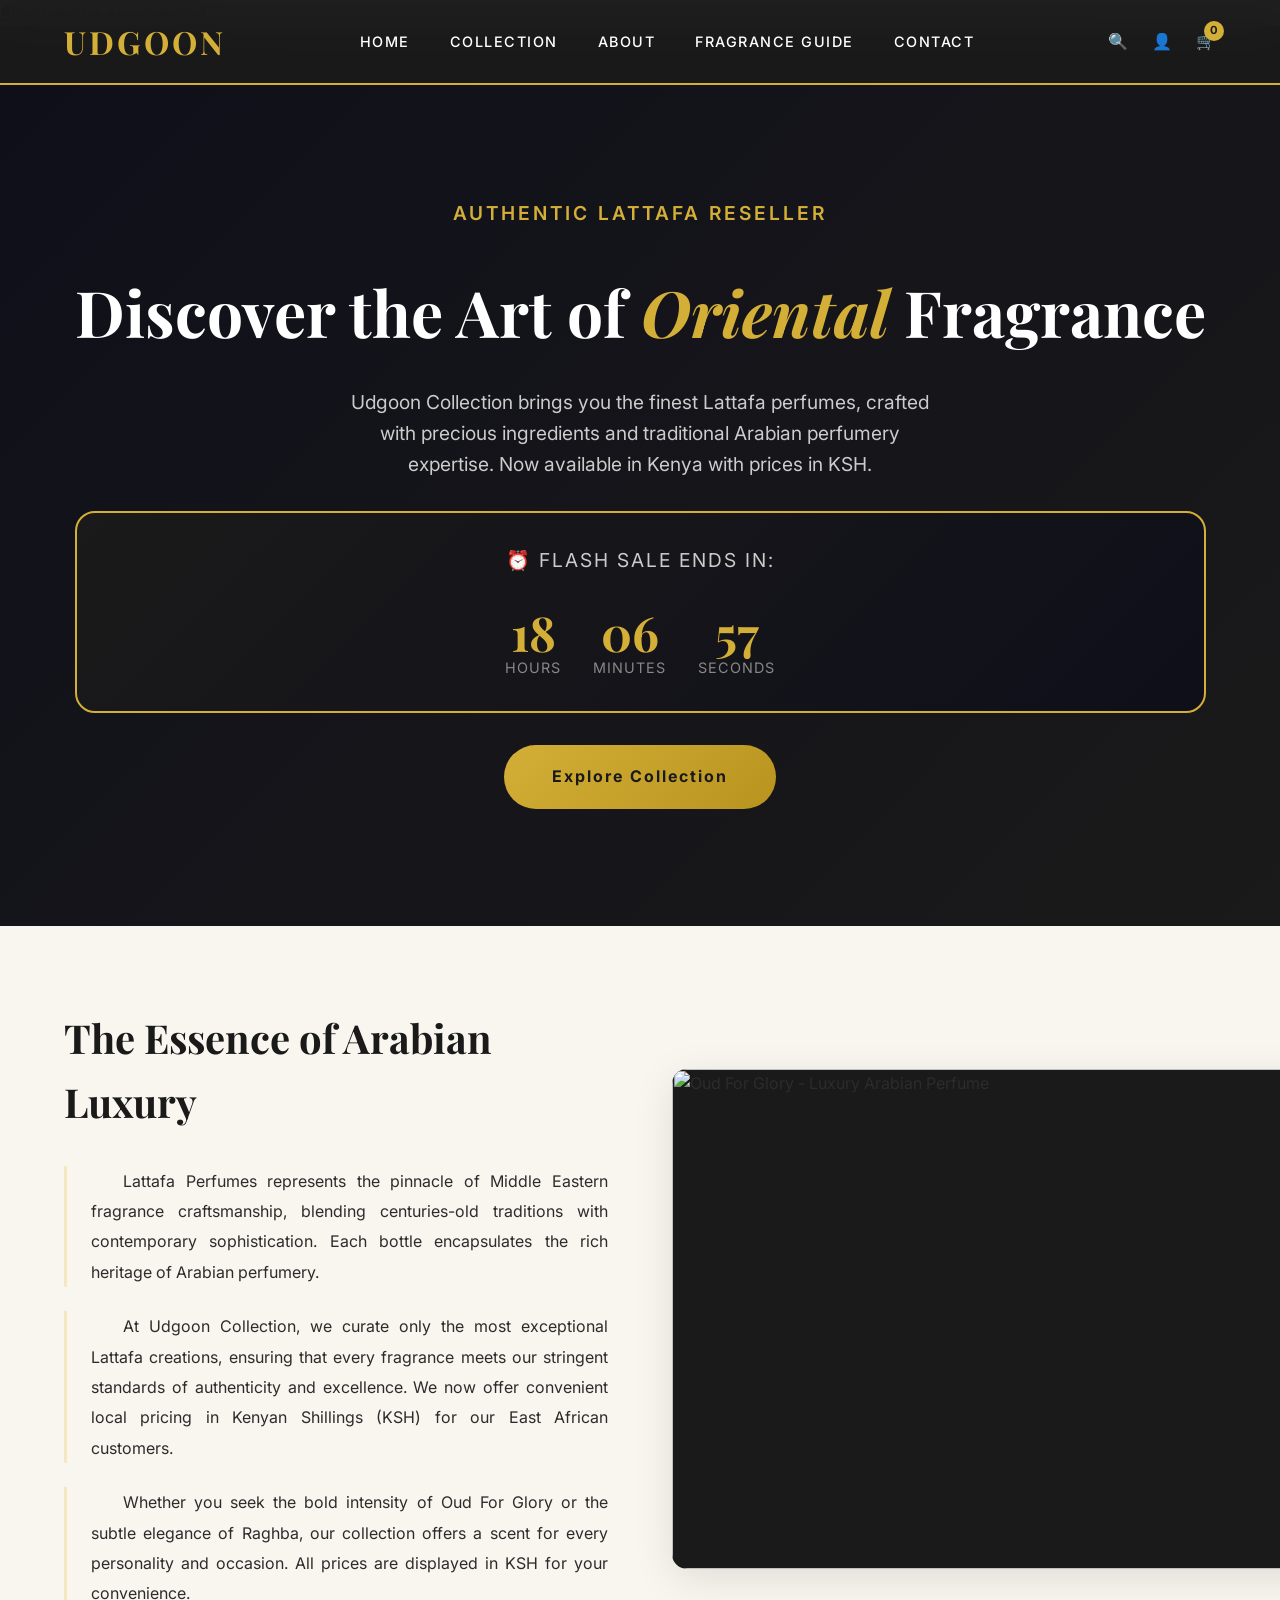
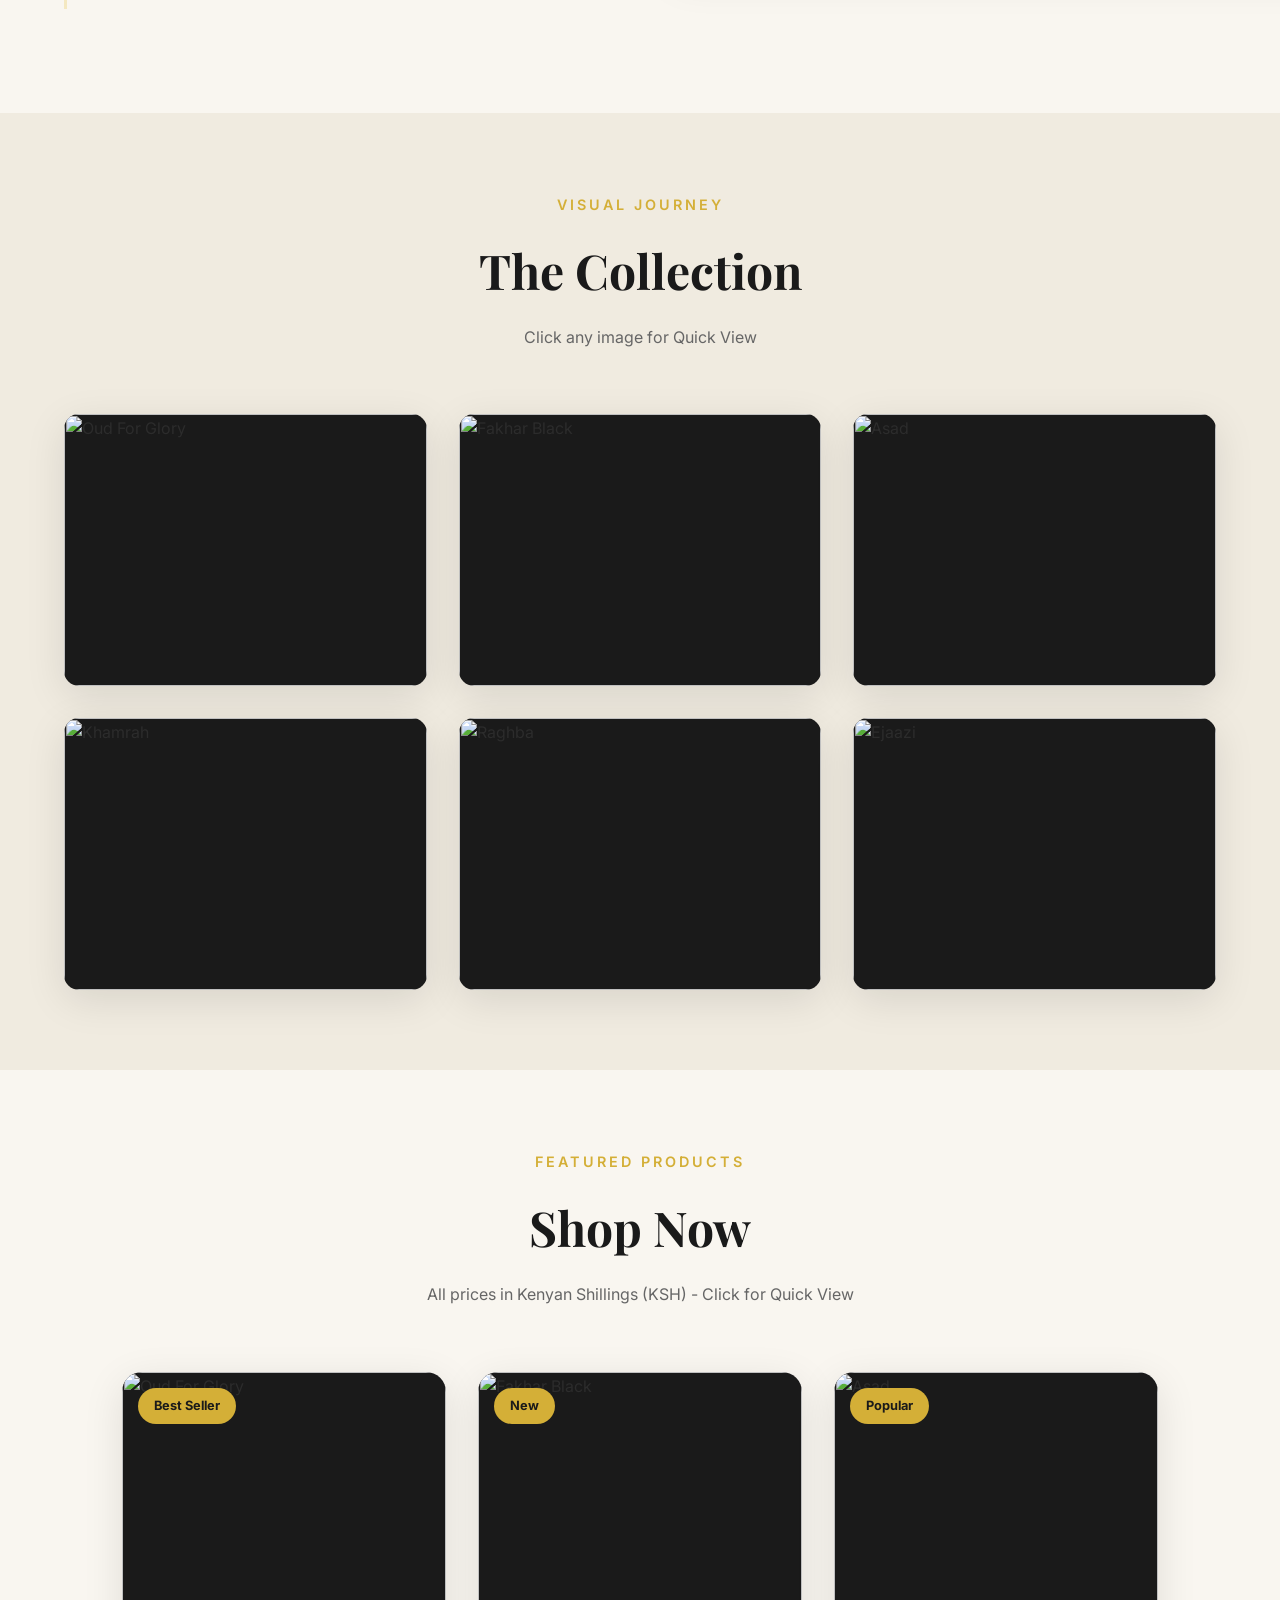
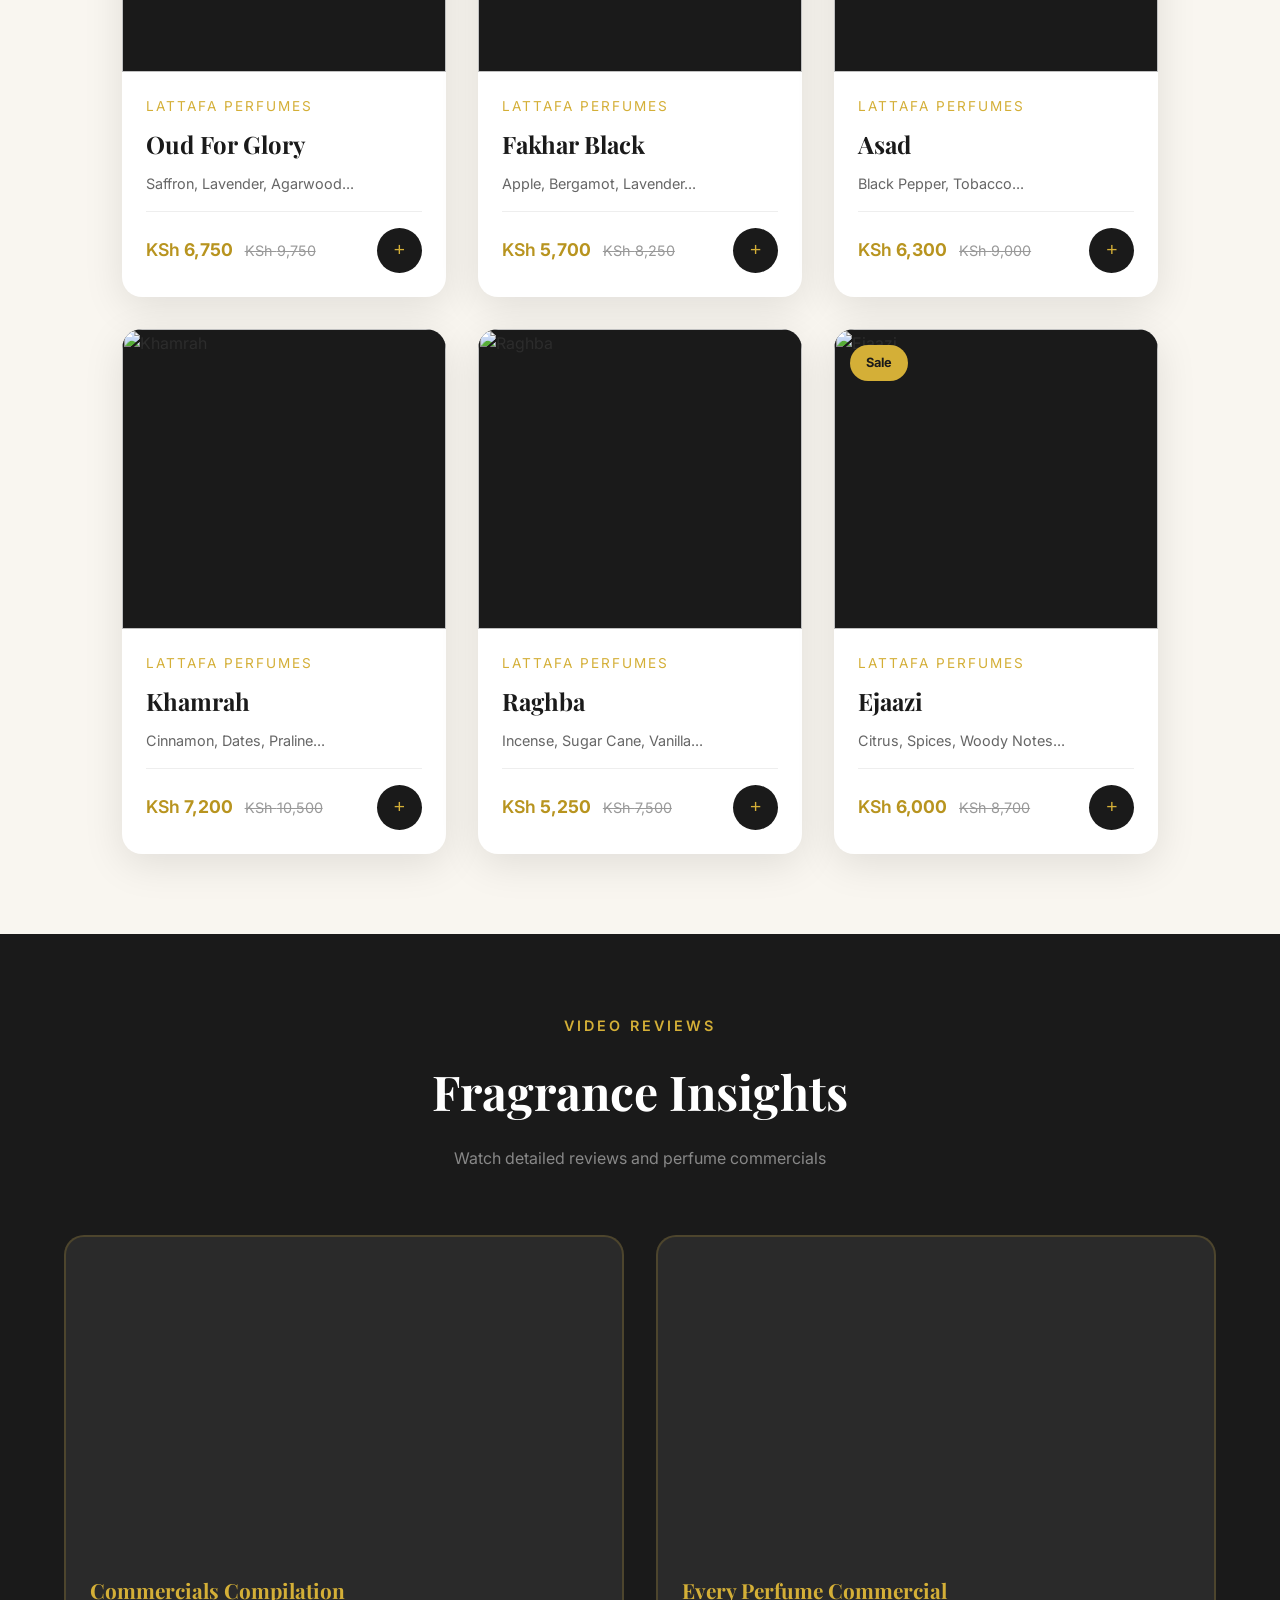
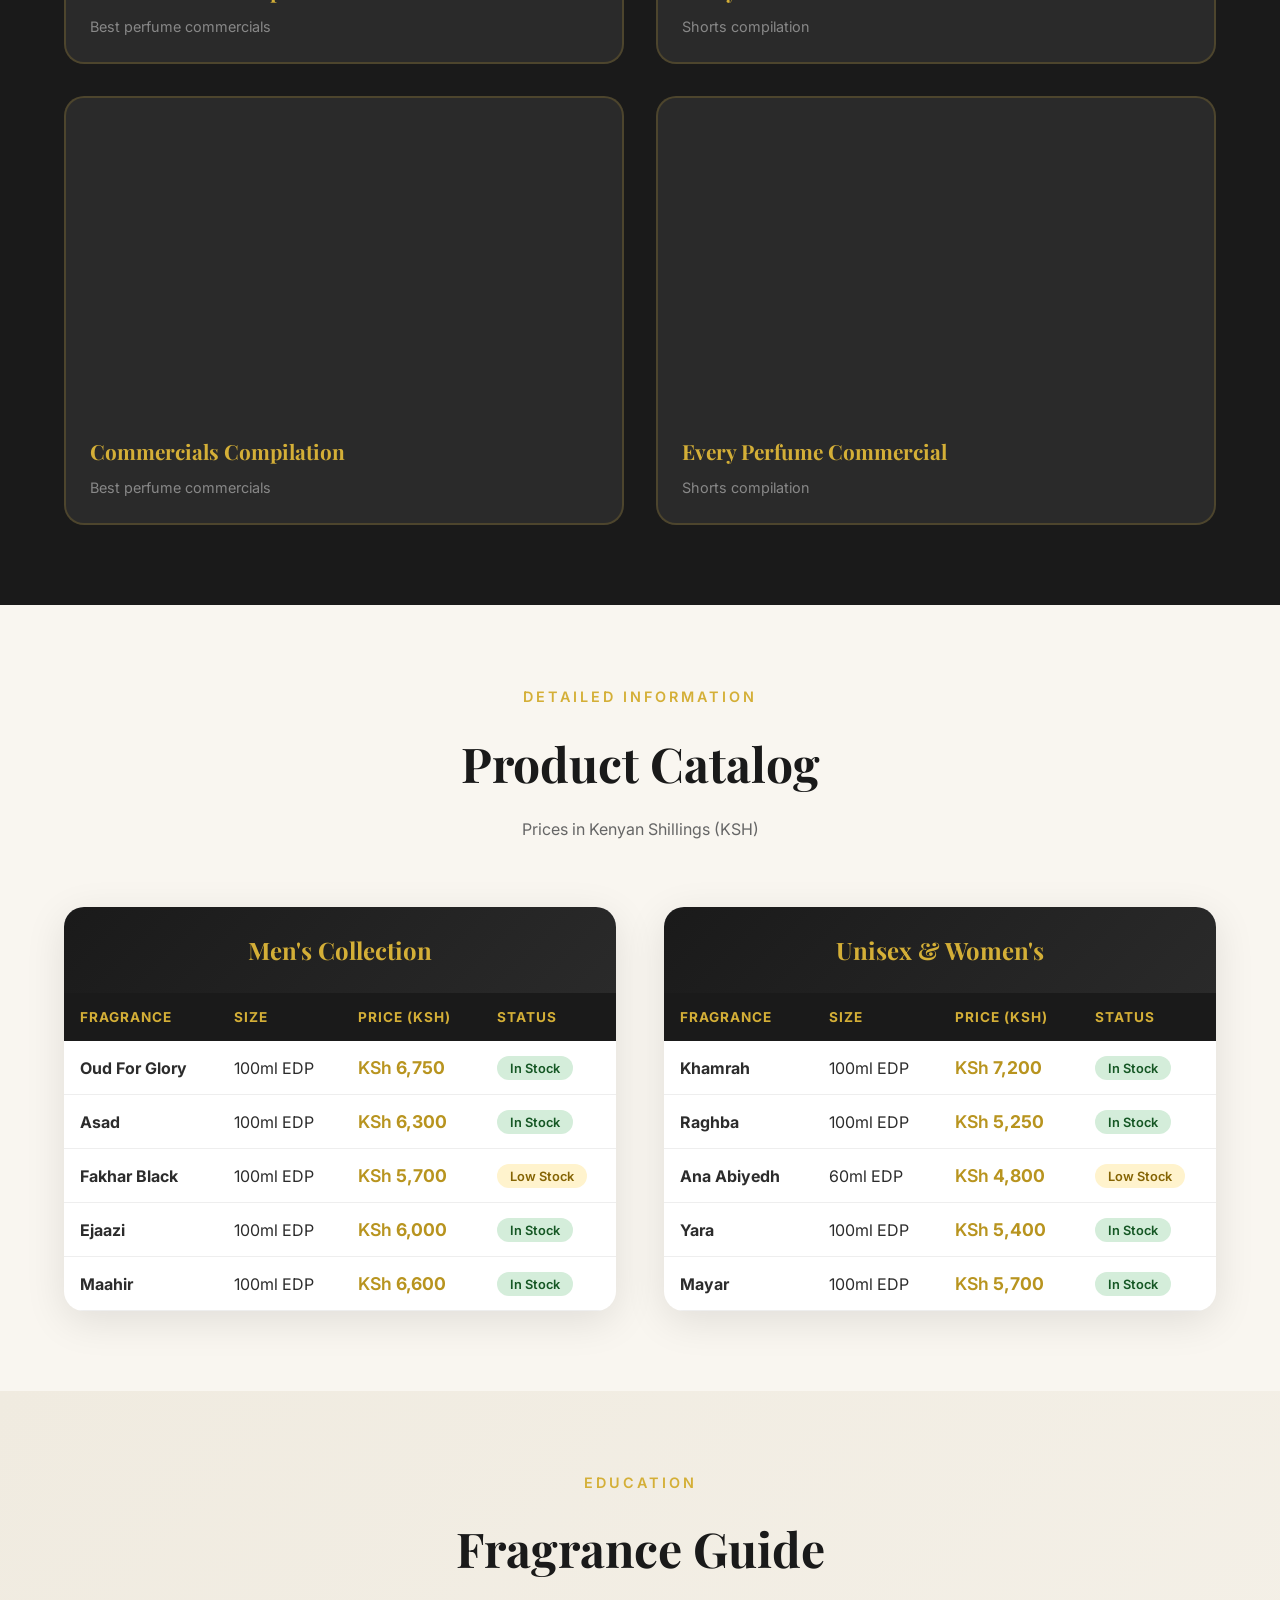
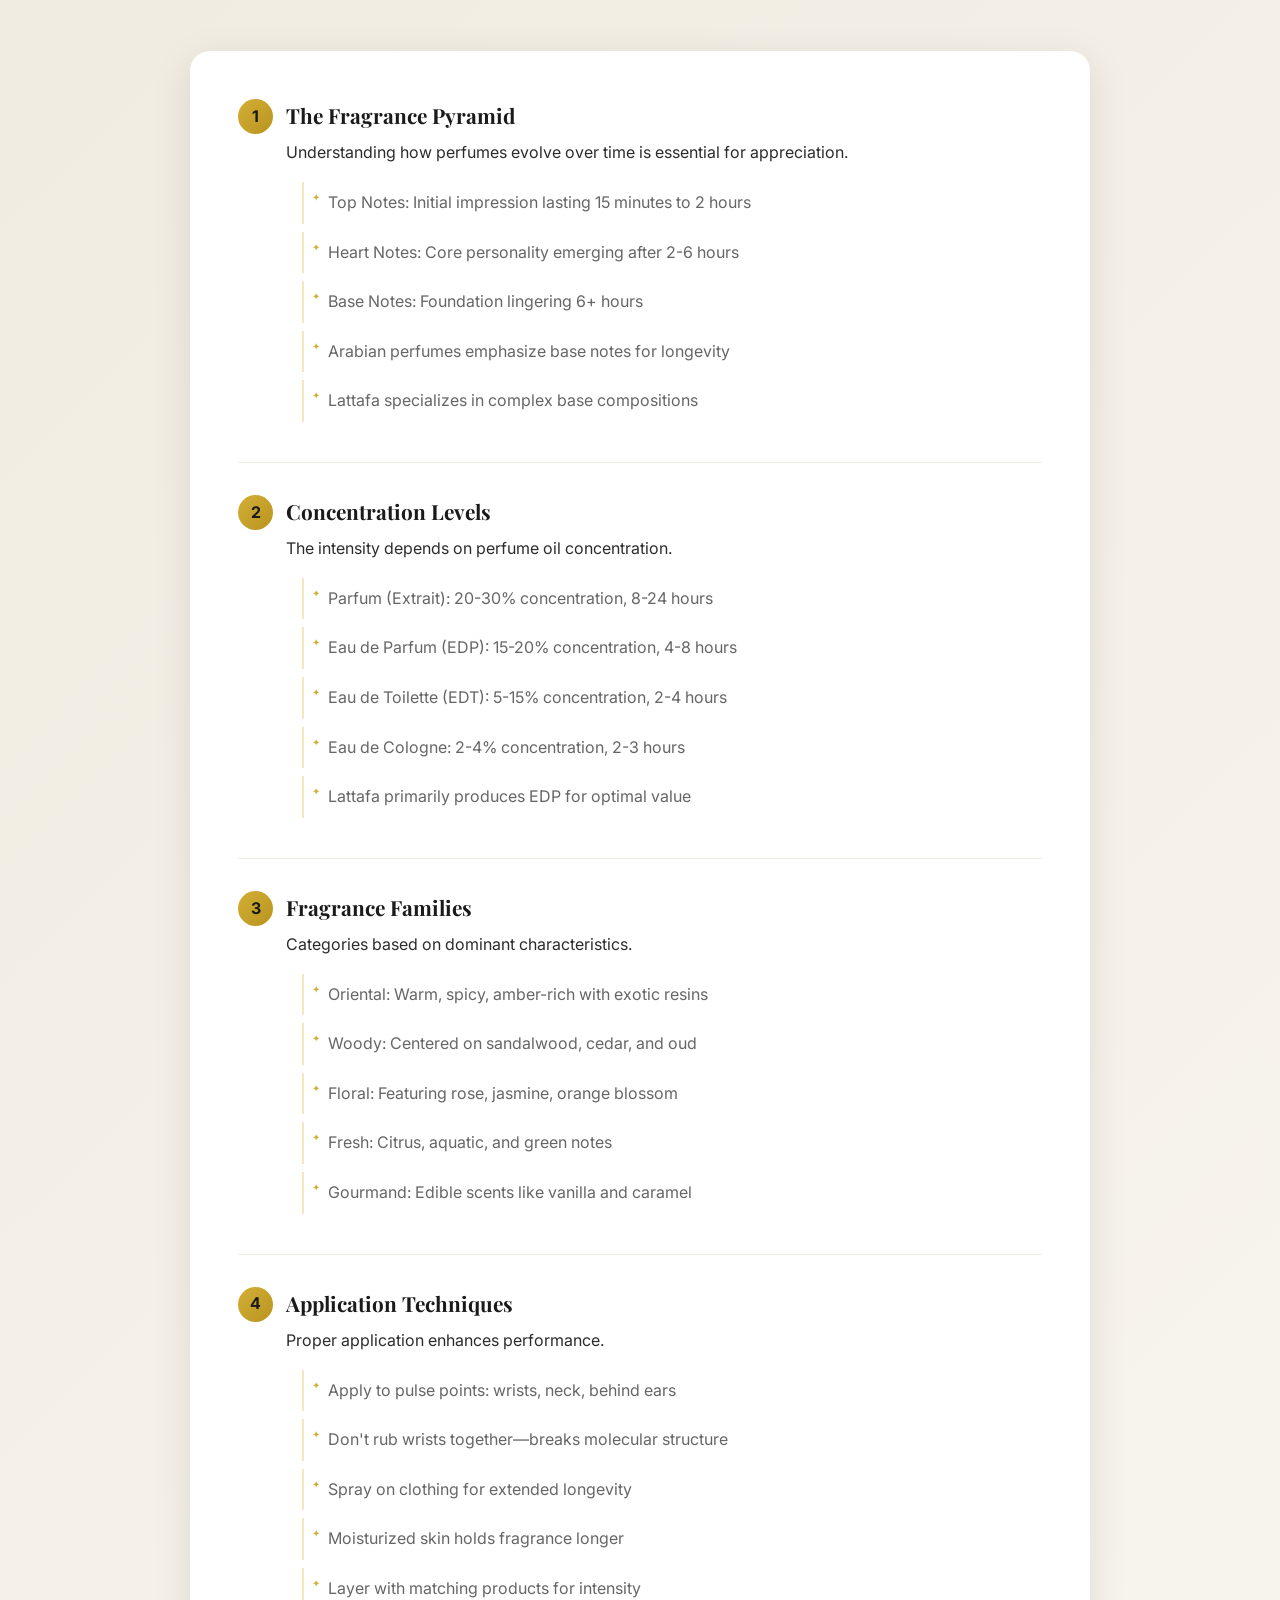
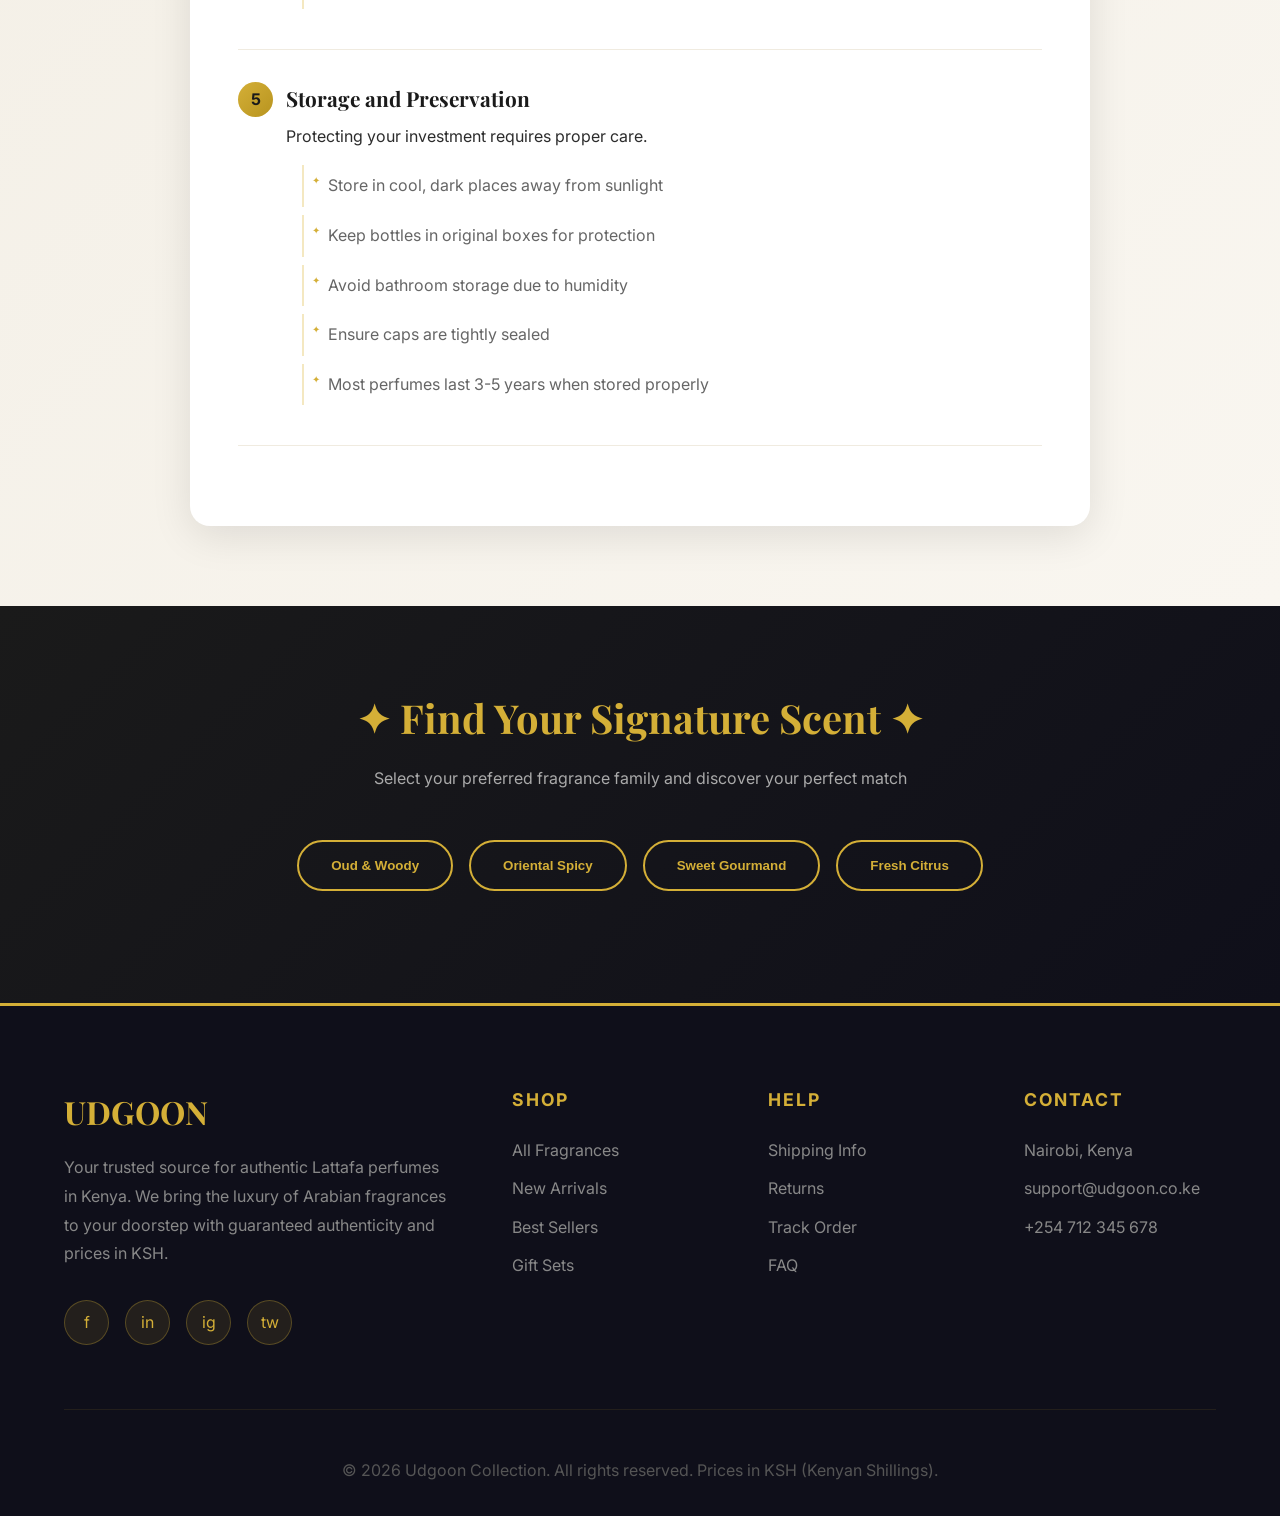
==== commit 19575f99: "Update index.html" ====
--- a/index.html
+++ b/index.html
@@ -1,3 +1,6 @@
+<a href="Paragraph.html">Assignment 3</a>
+<a href="Classes.html"> Assignment 4</a>
+
 
 <!DOCTYPE html>
 <html lang="en">
@@ -71,8 +74,7 @@
             text-transform: uppercase;
             transition: color 0.3s;
         }
-<a href="Paragraph.html">Assignment 3</a>
-<a href="Classes.html"> Assignment 4</a>
+
 
 
         .nav-menu a:hover {
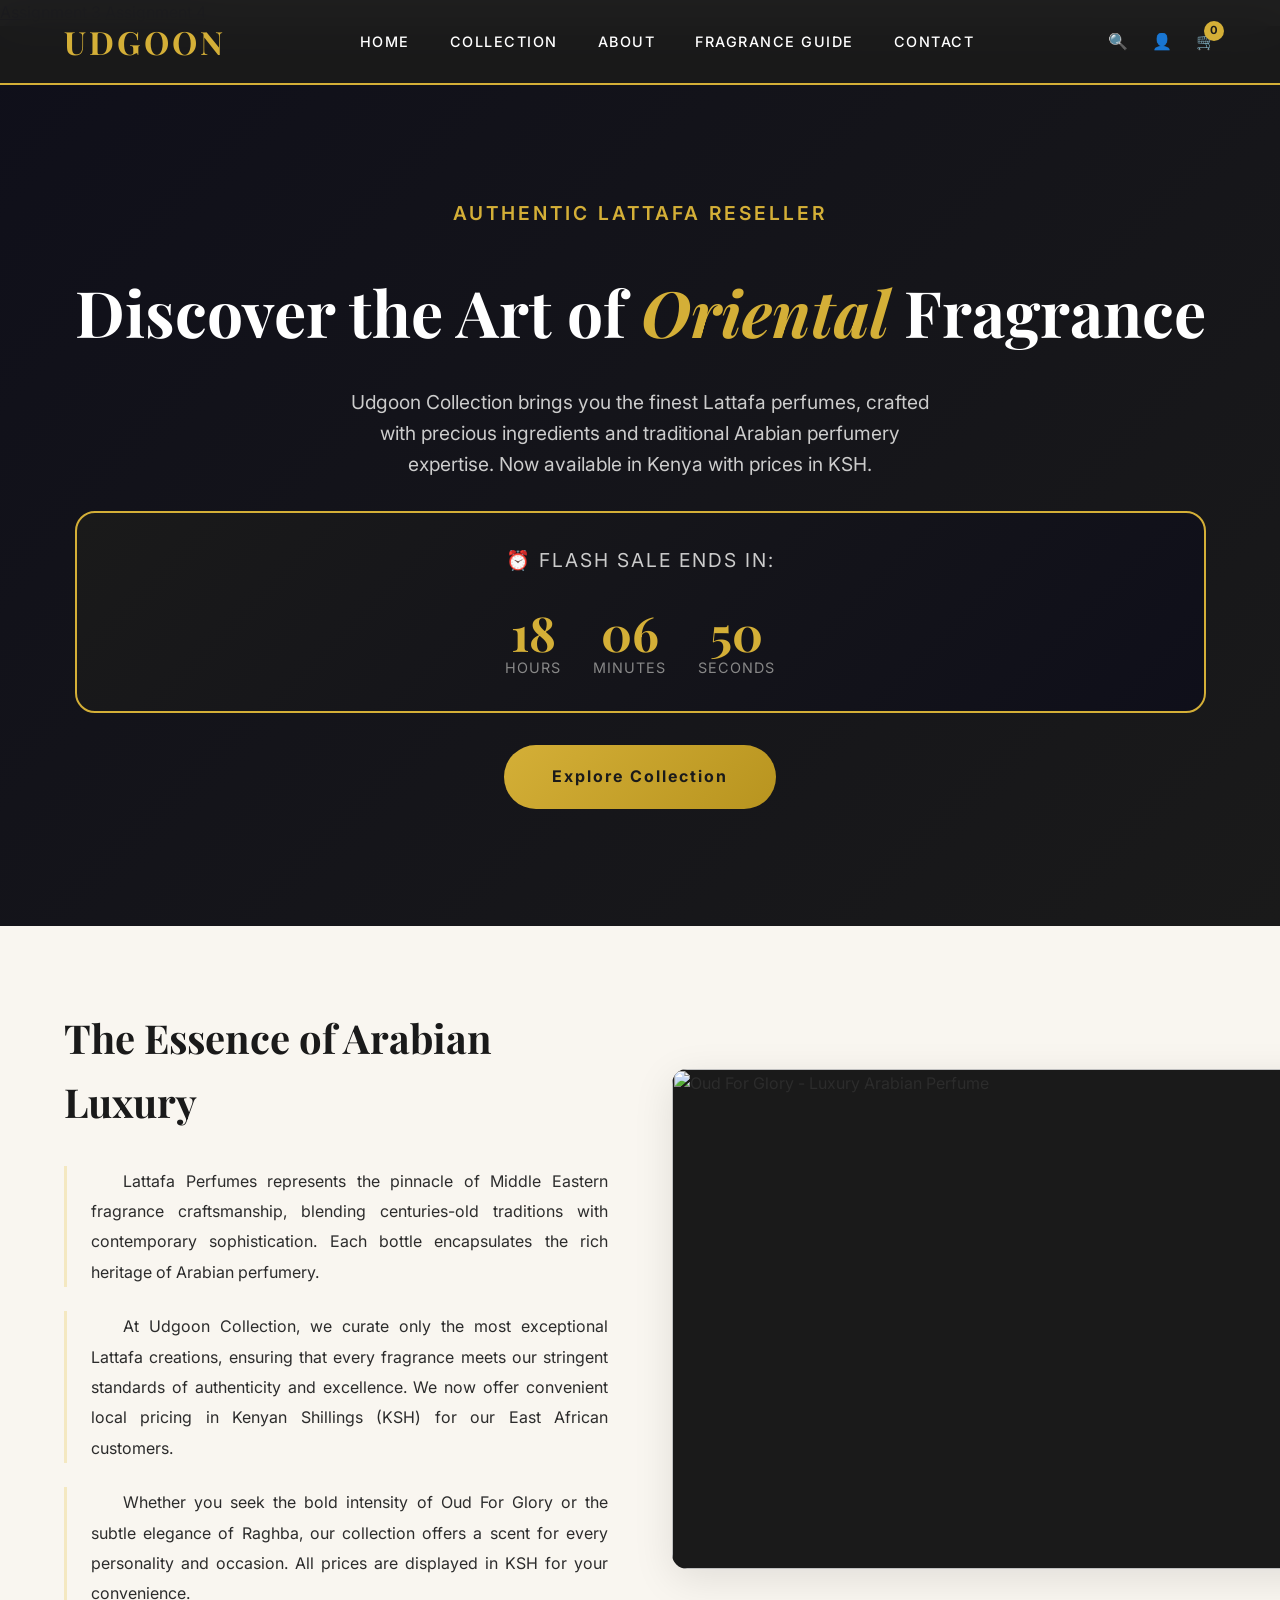
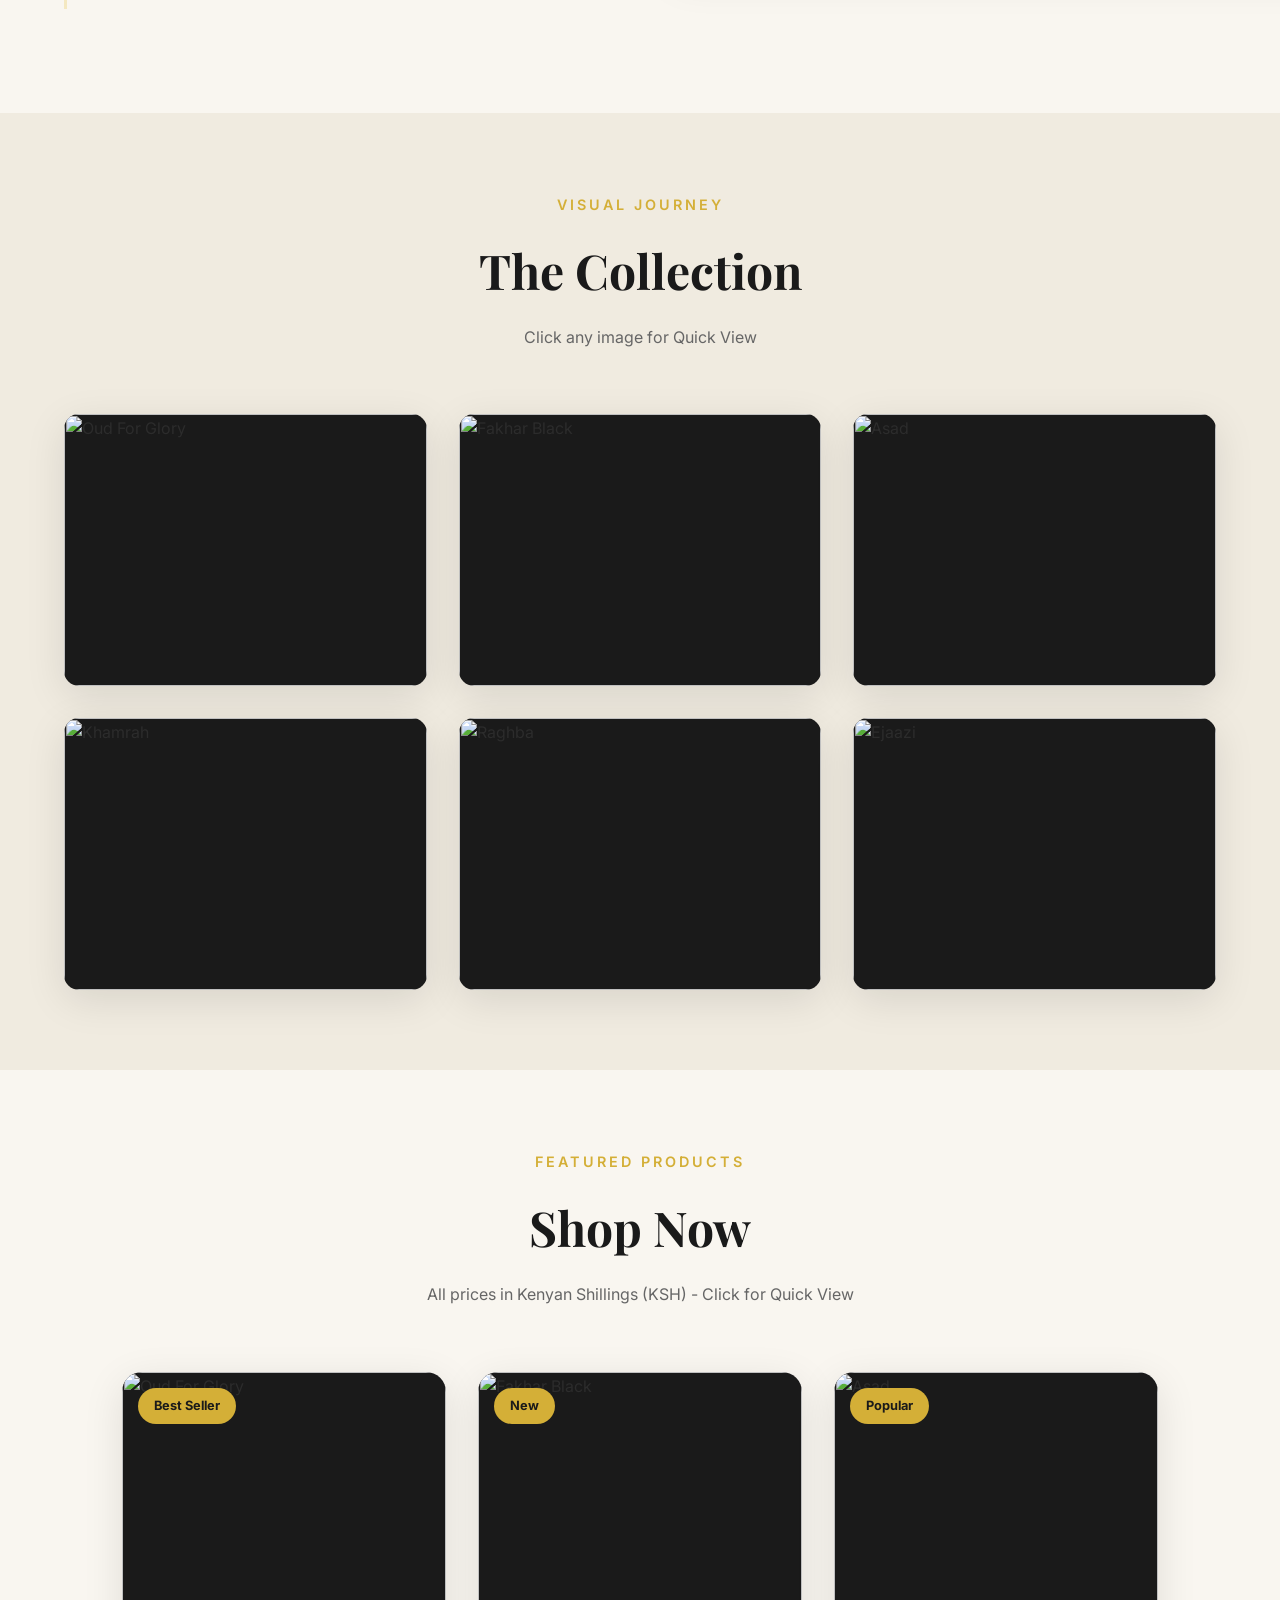
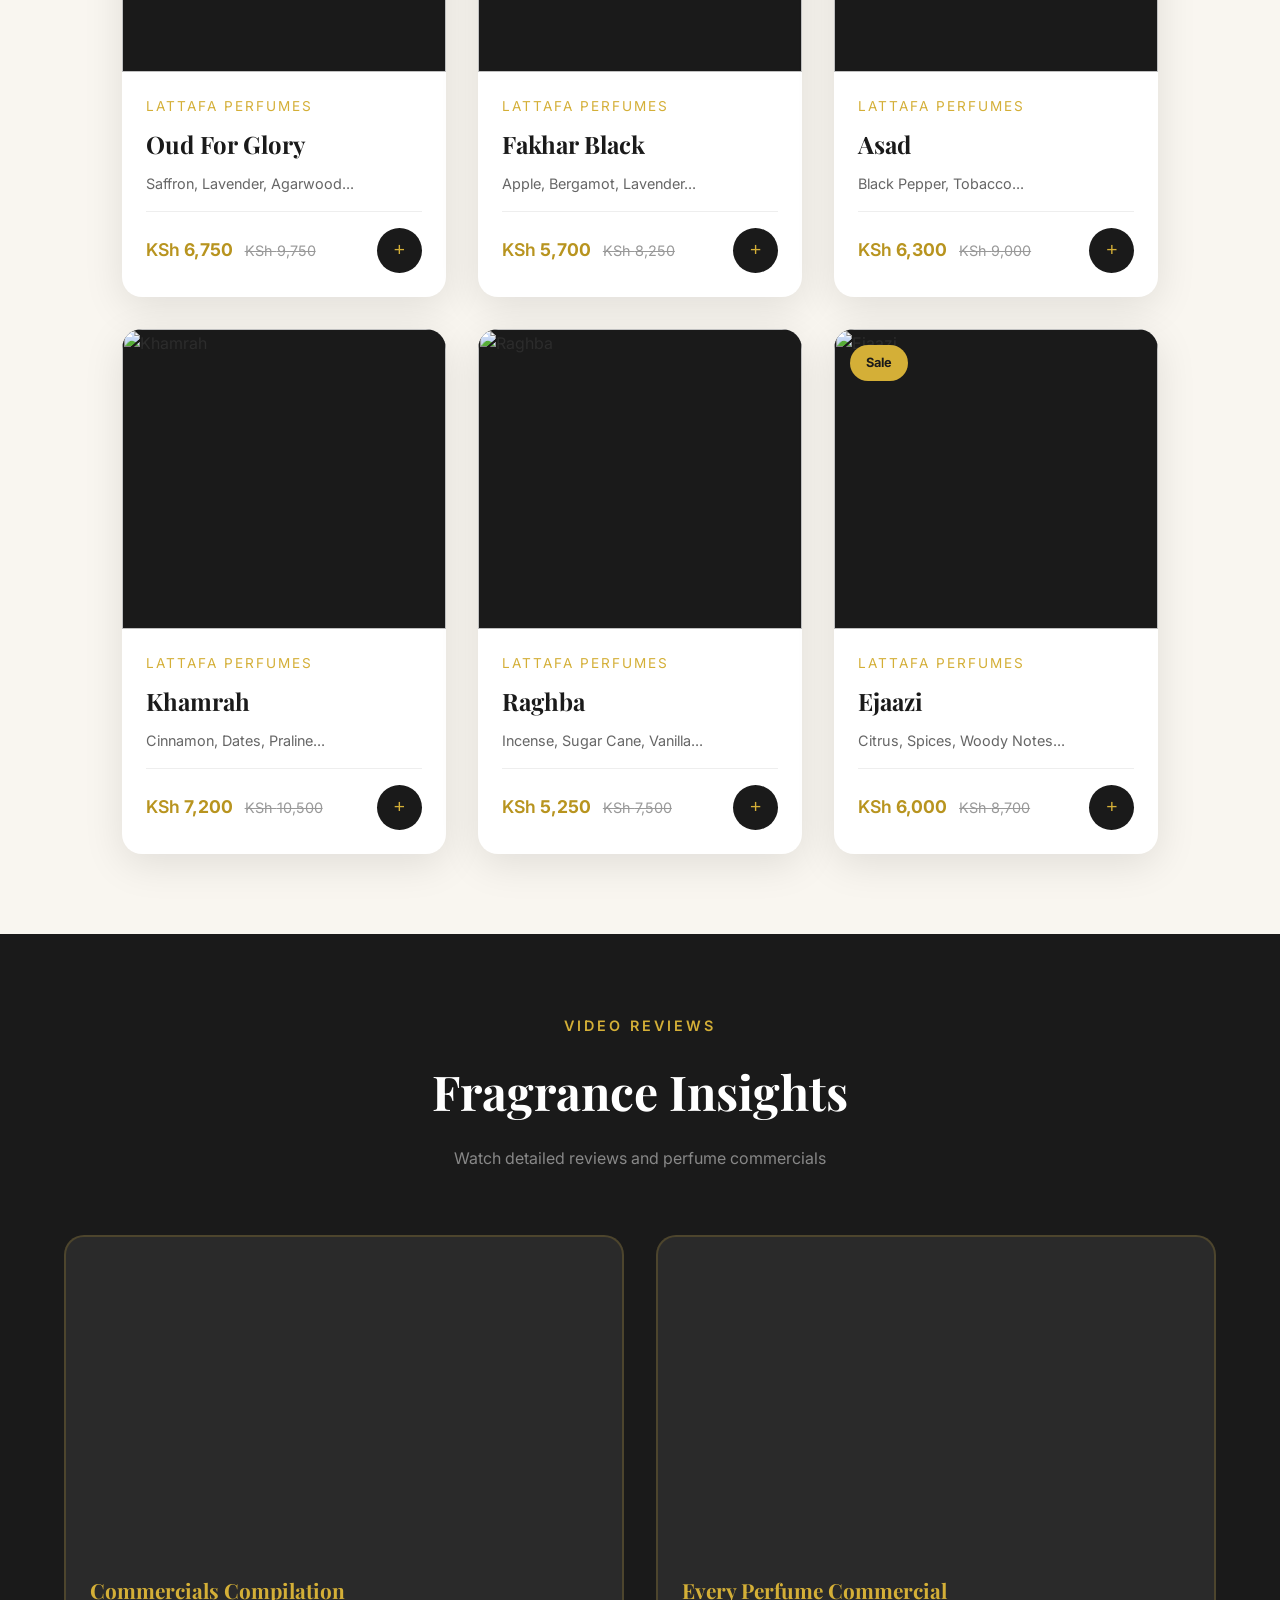
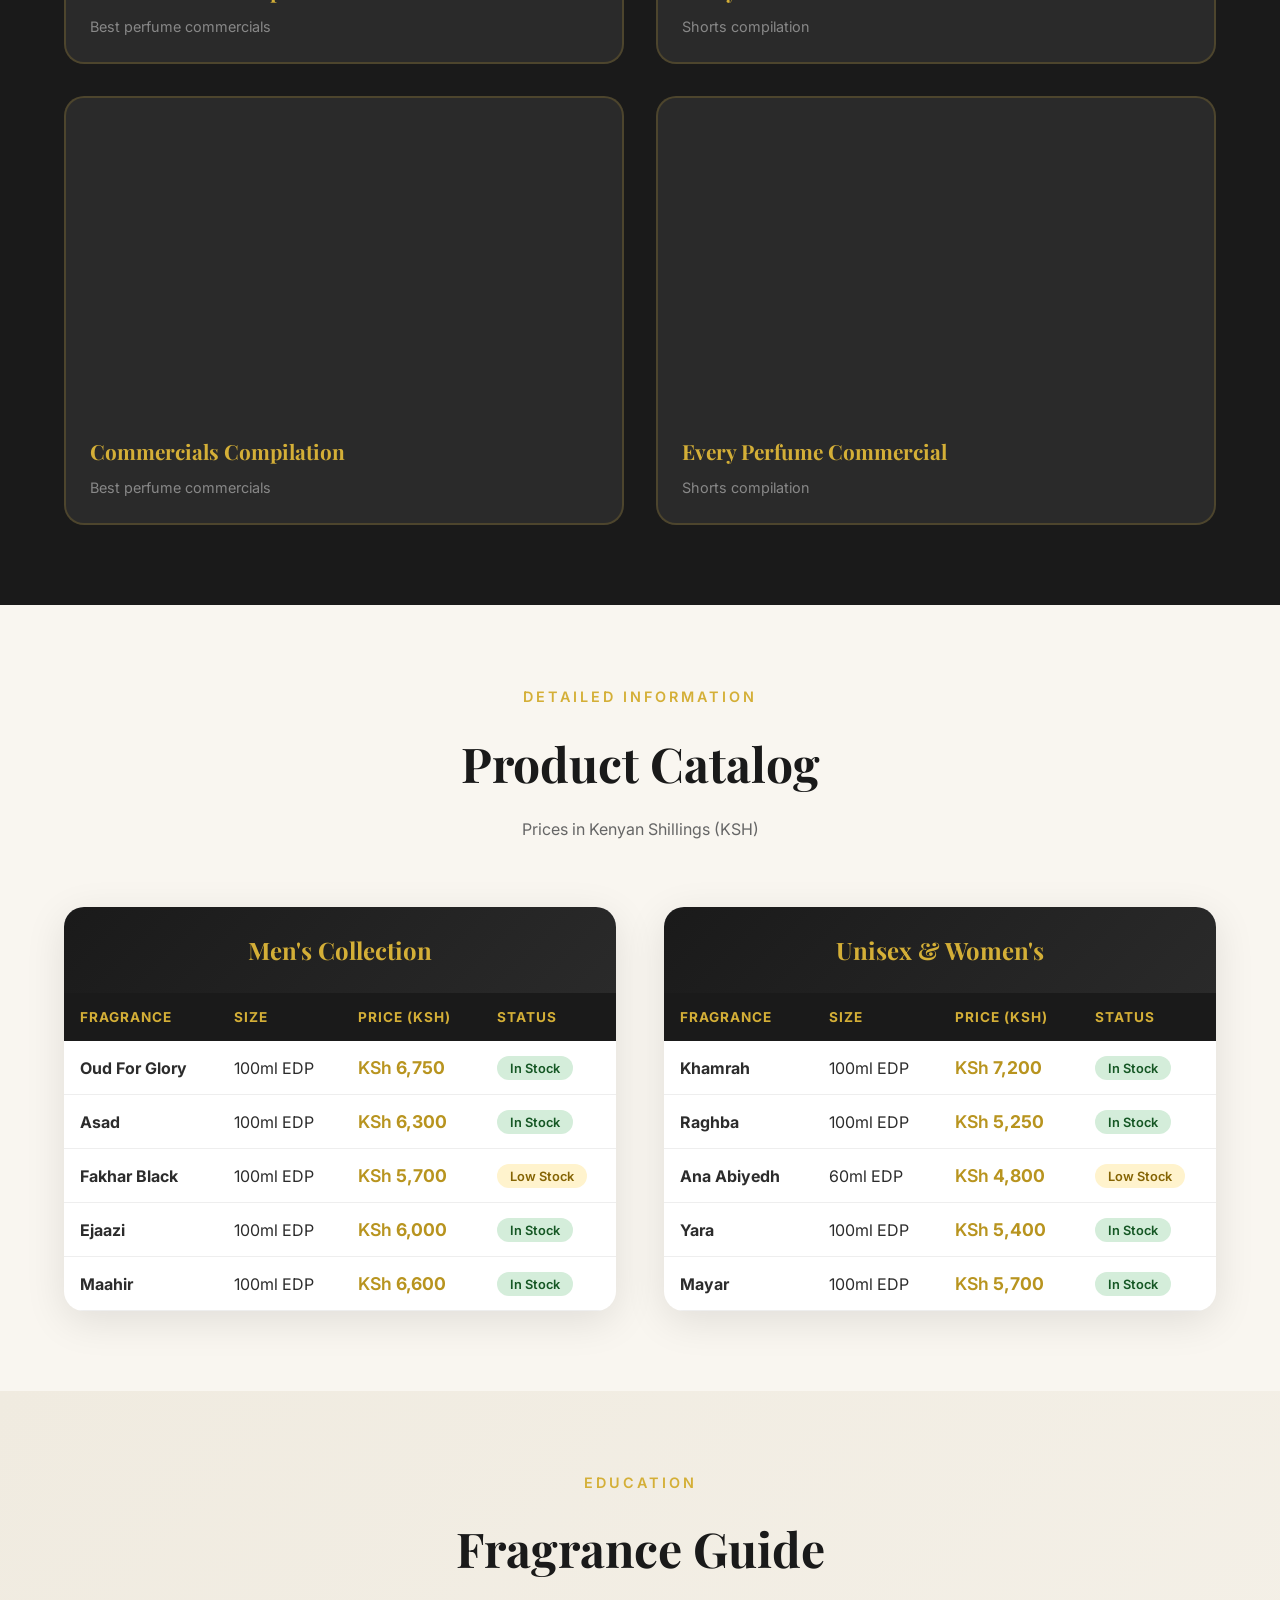
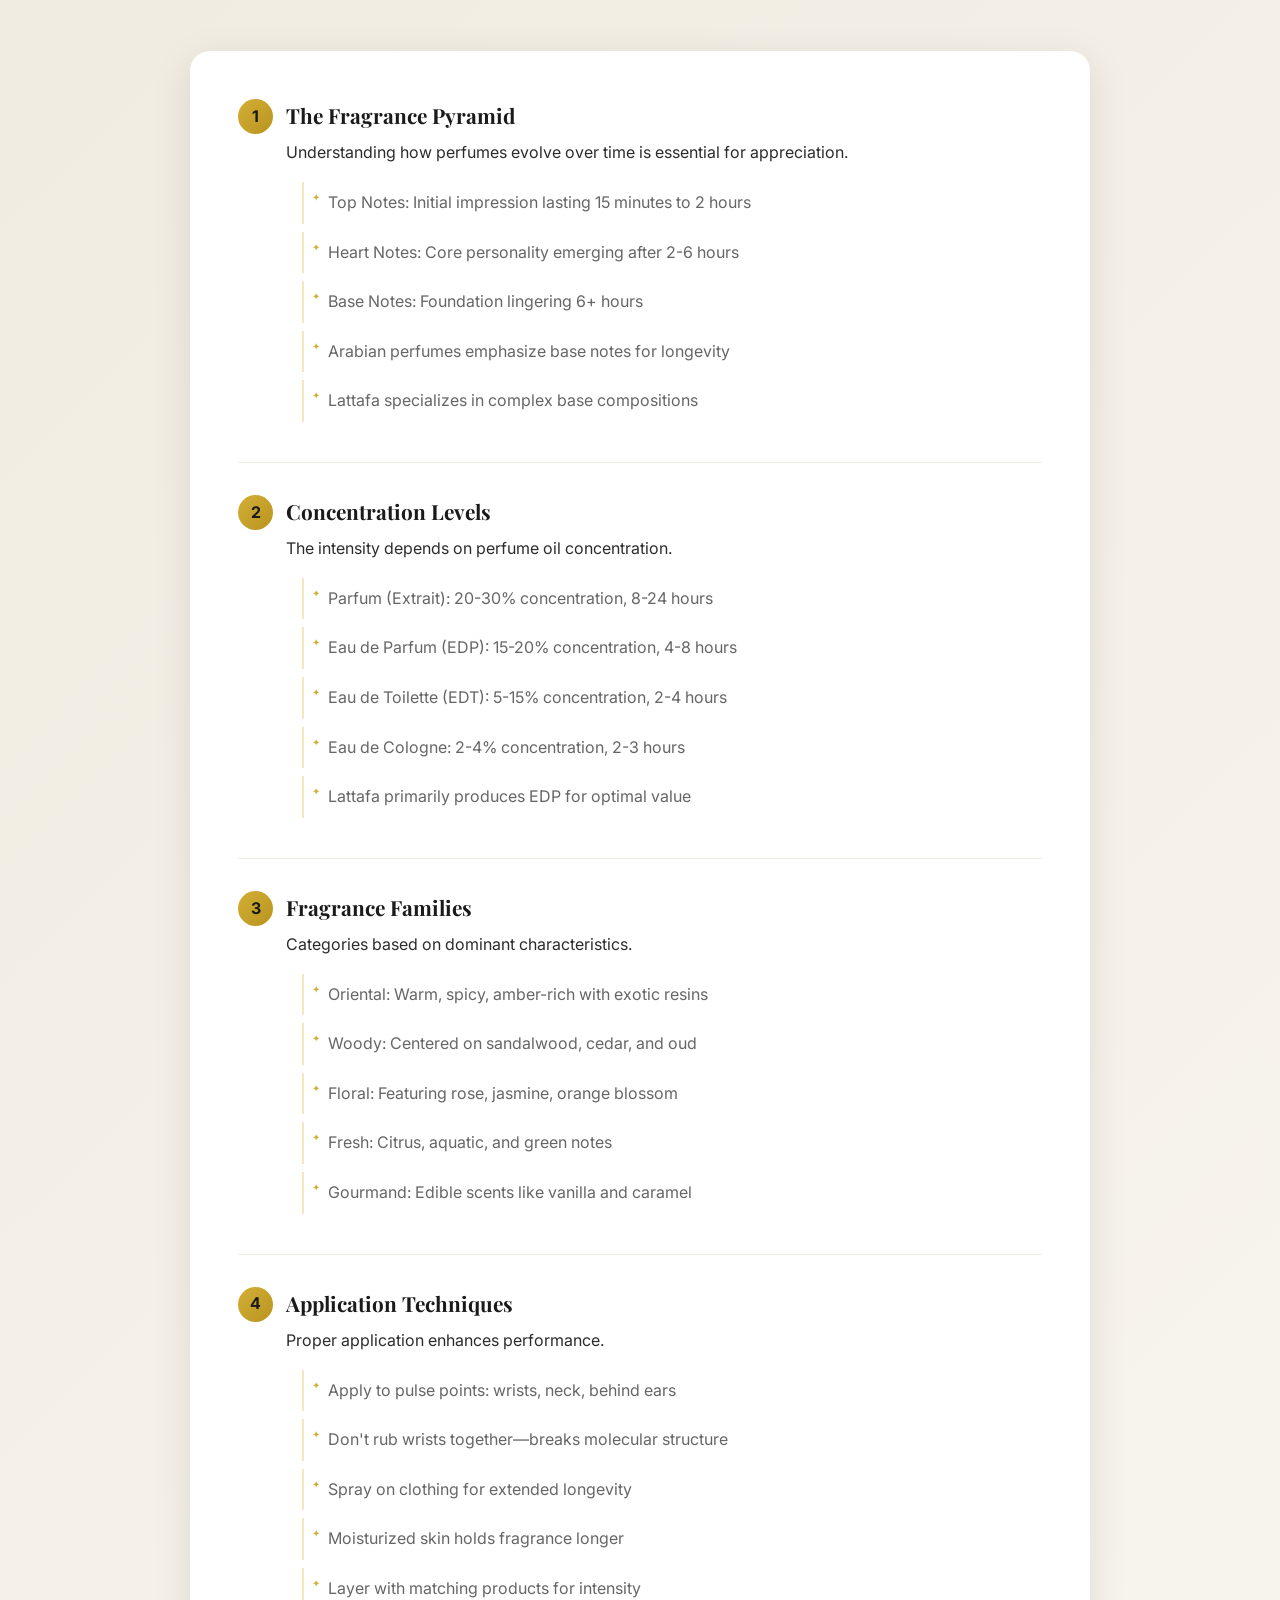
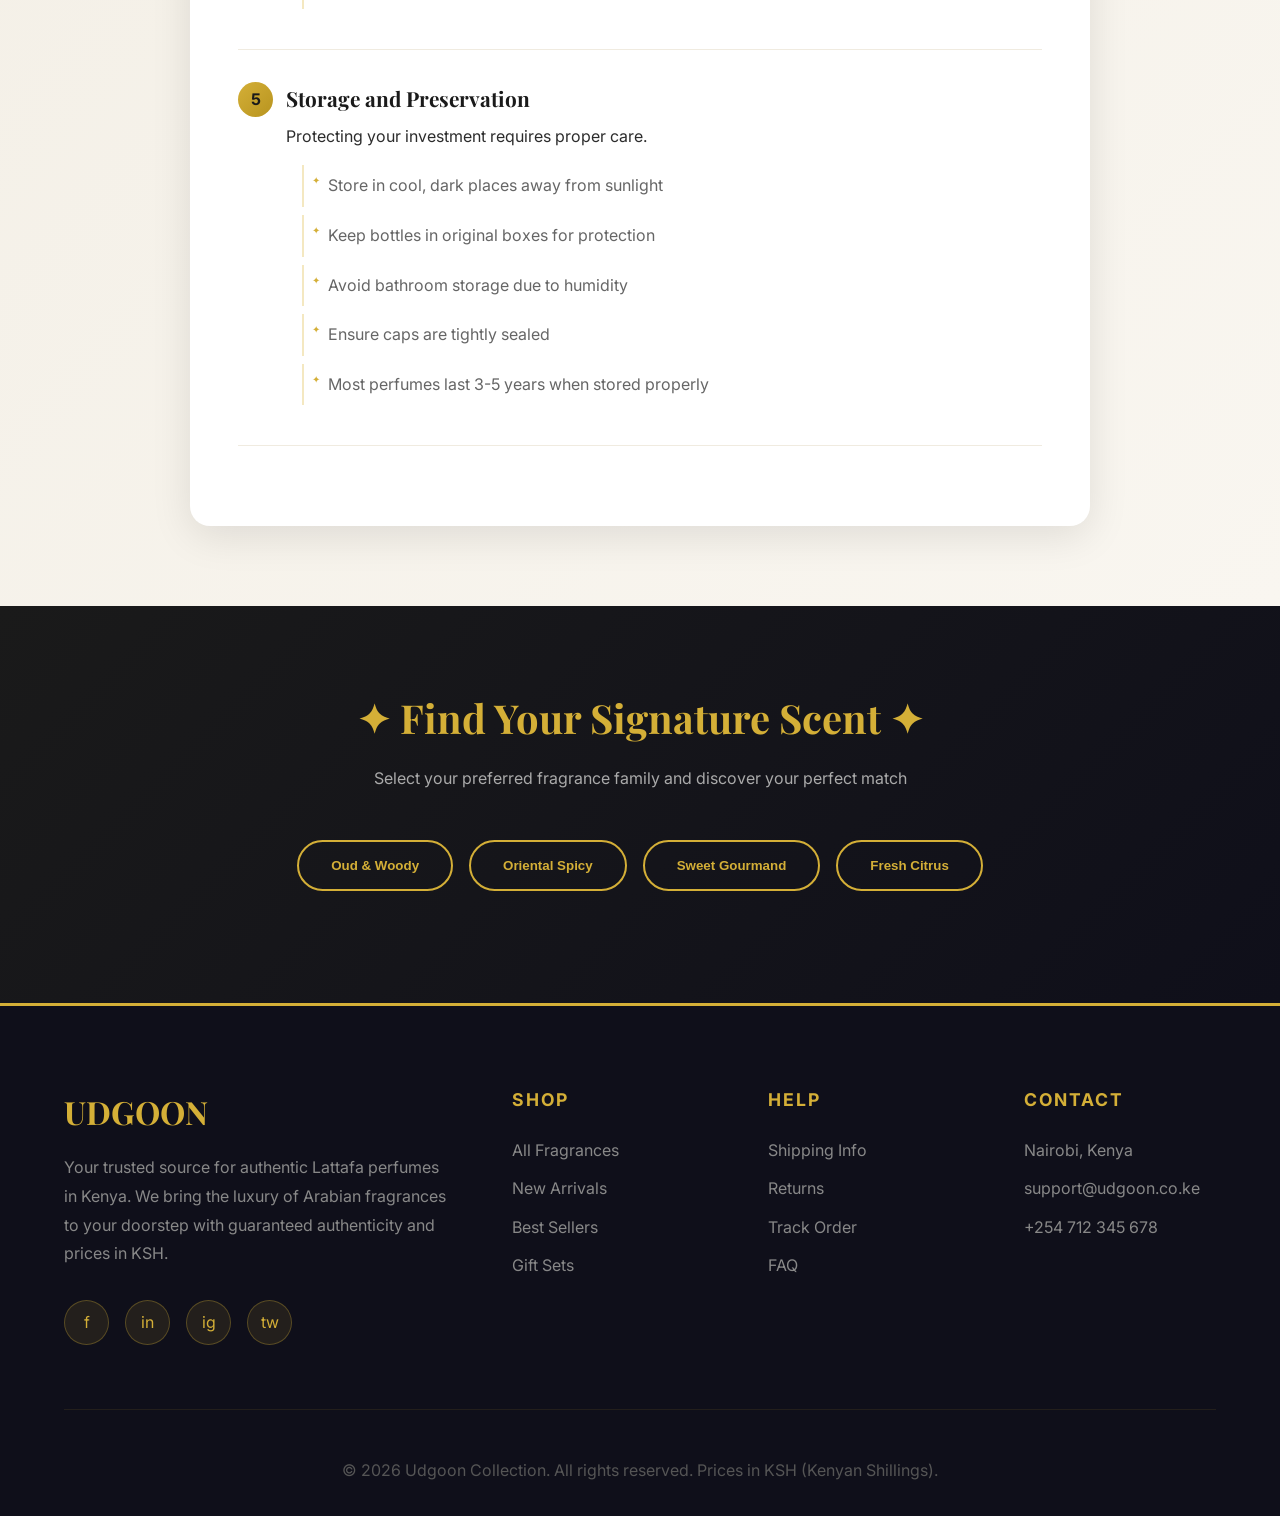
==== commit 5e3fb02f: "Update index.html" ====
--- a/index.html
+++ b/index.html
@@ -33,6 +33,9 @@
             background: var(--cream);
             color: var(--text);
             line-height: 1.6;
+
+            <a href="Paragraph.html">Assignment 3</a>
+<a href="Classes.html"> Assignment 4</a>
         }
 
         /* Navigation */
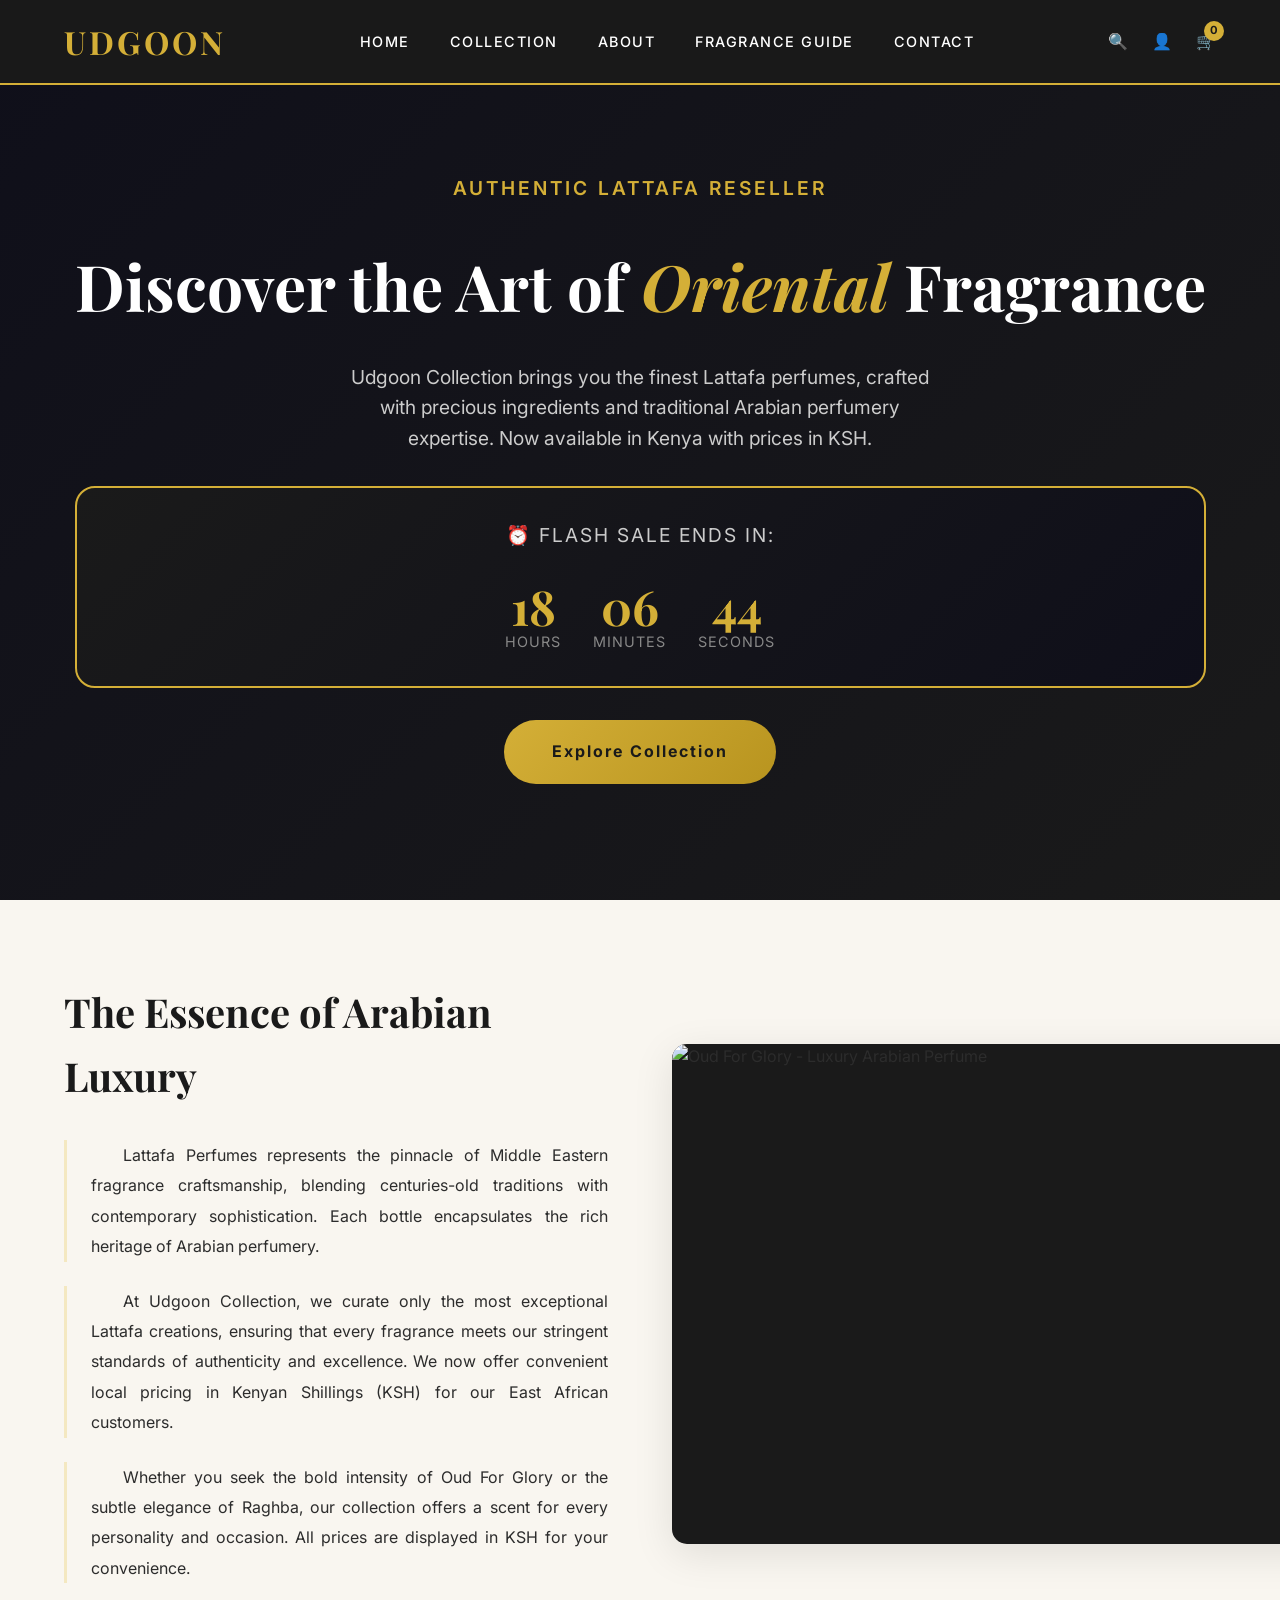
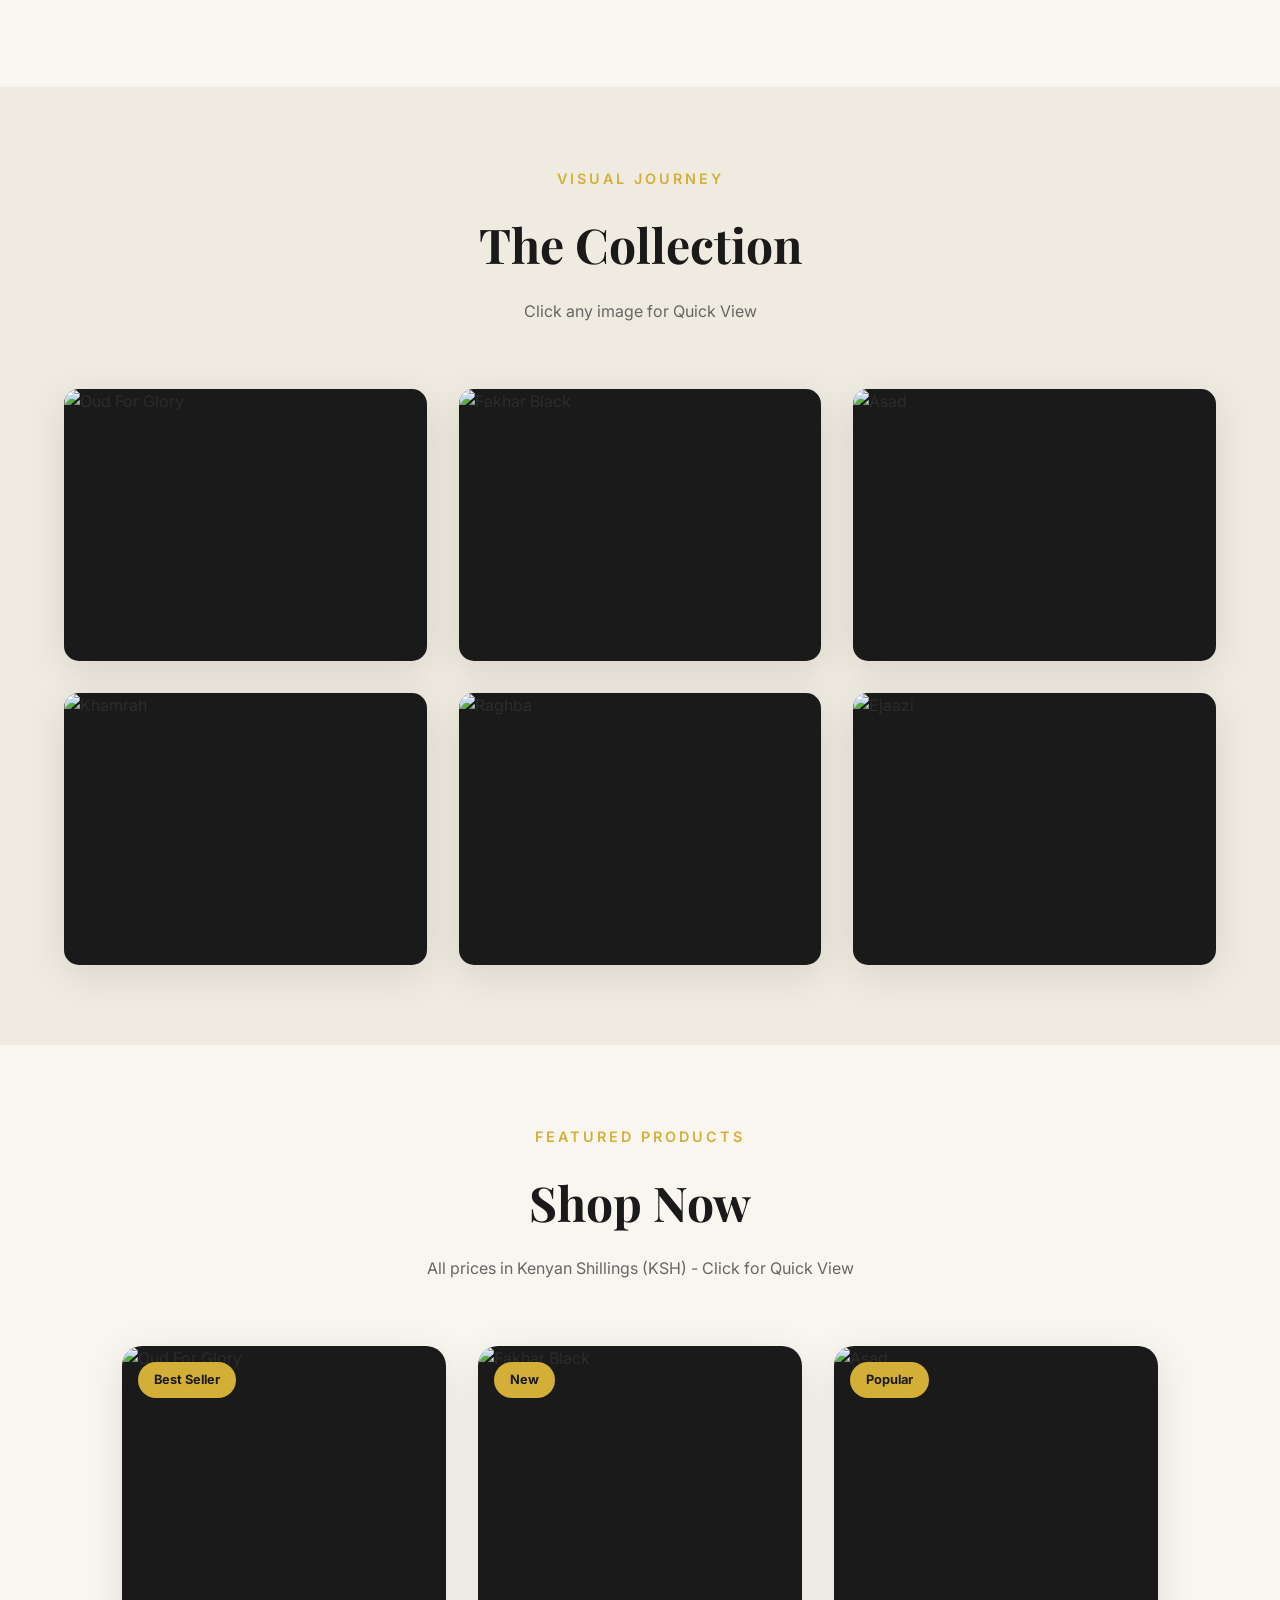
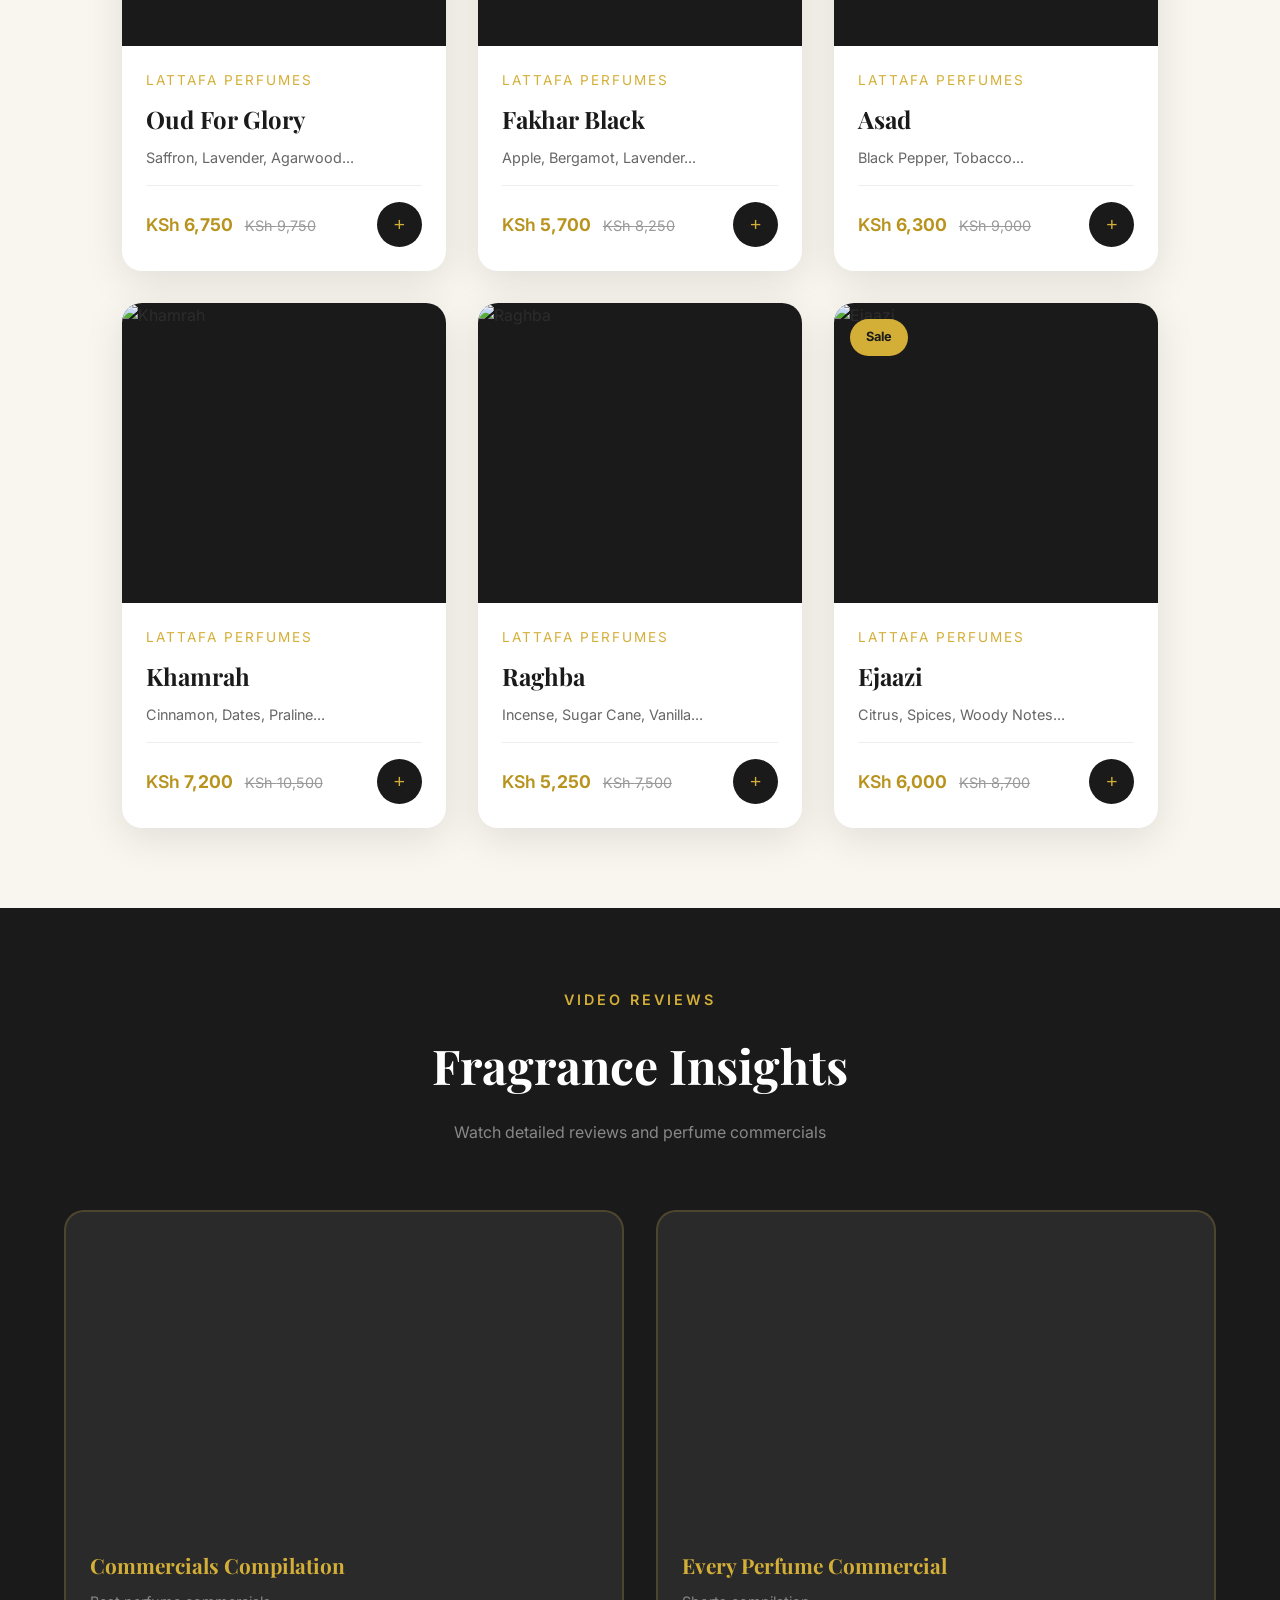
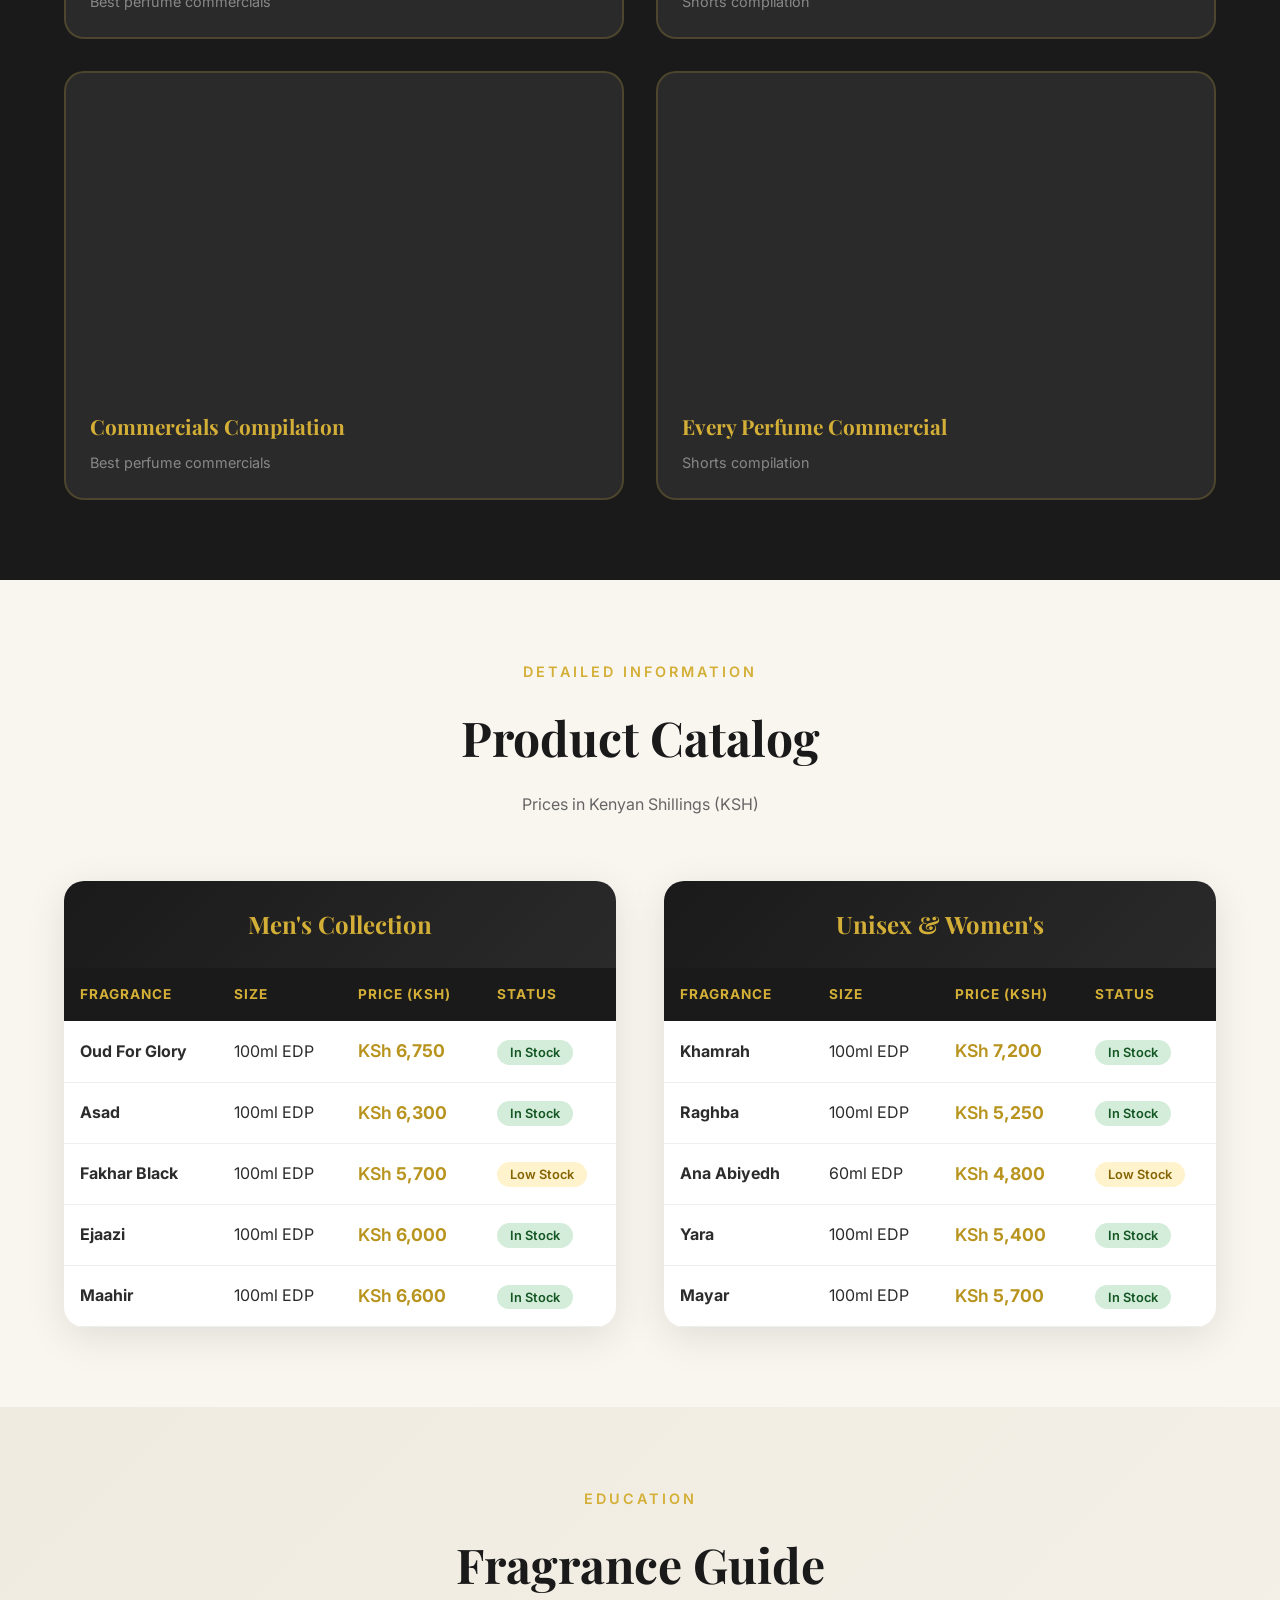
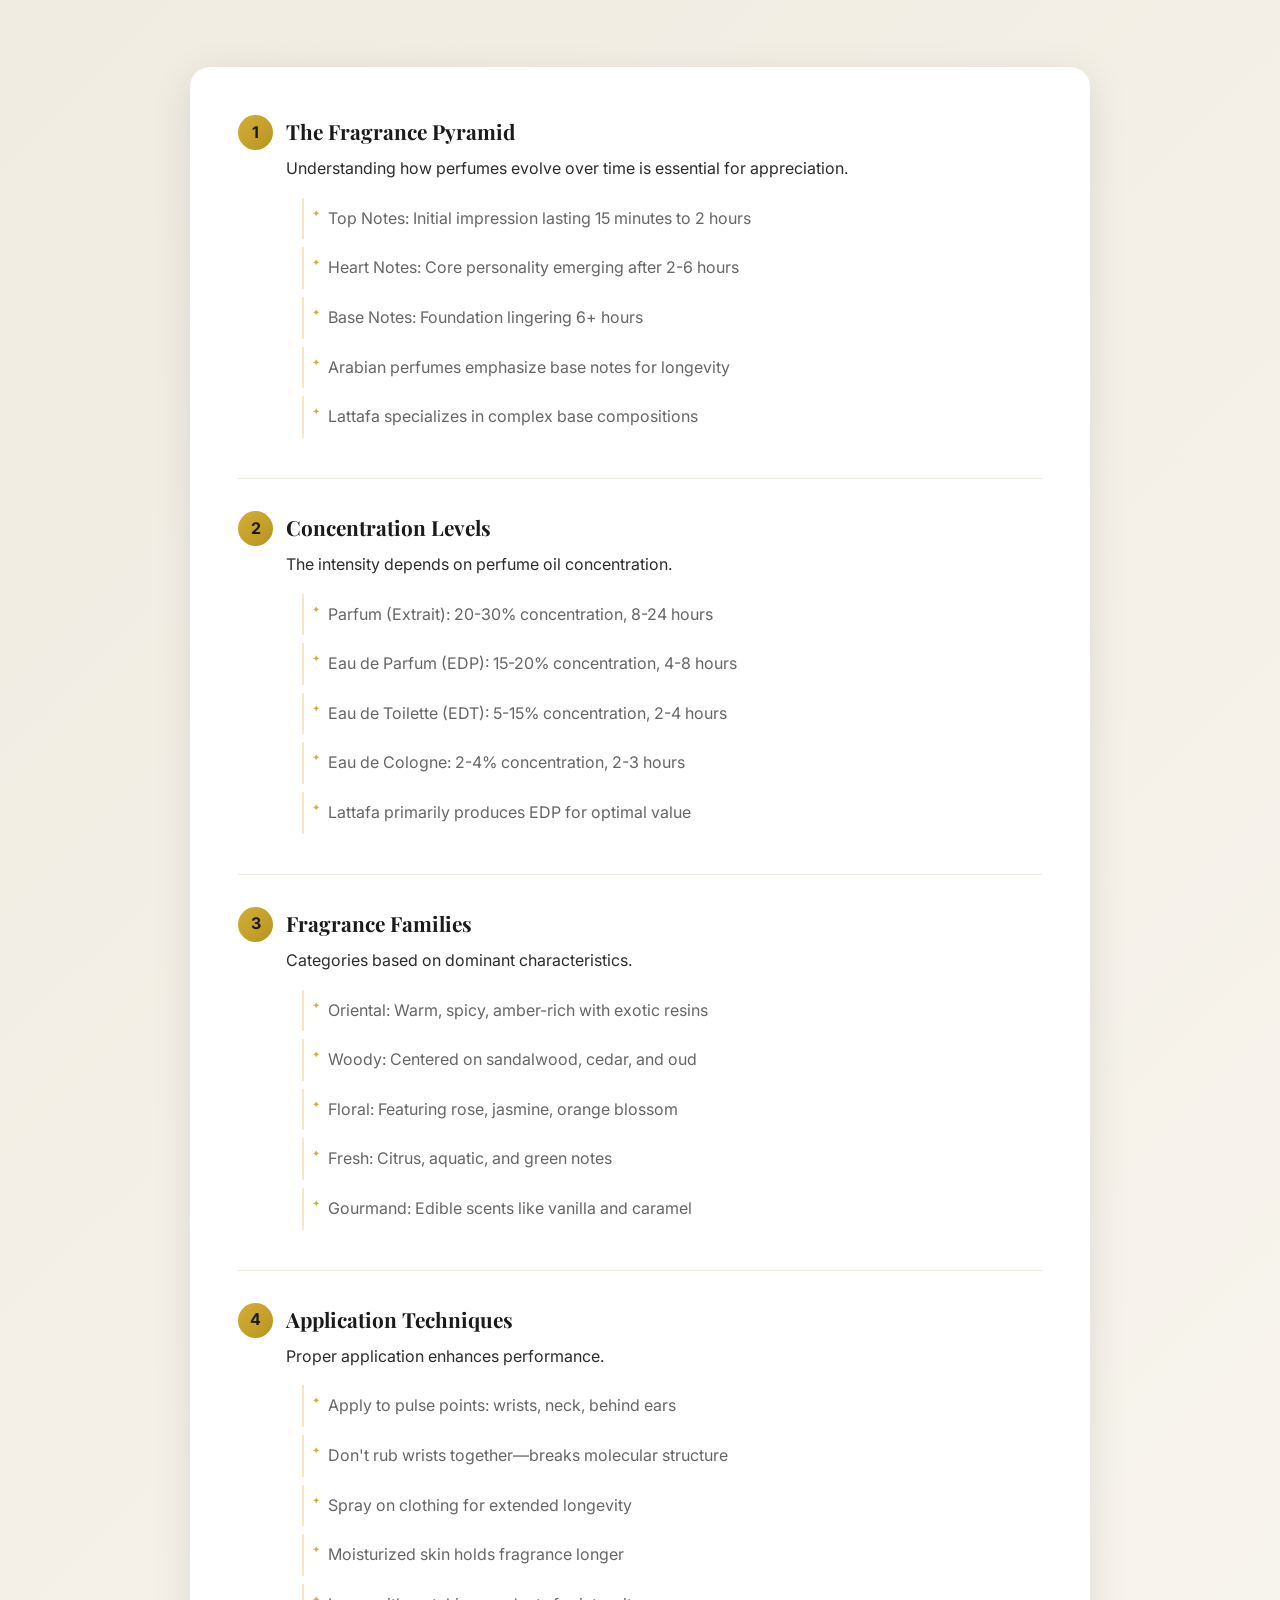
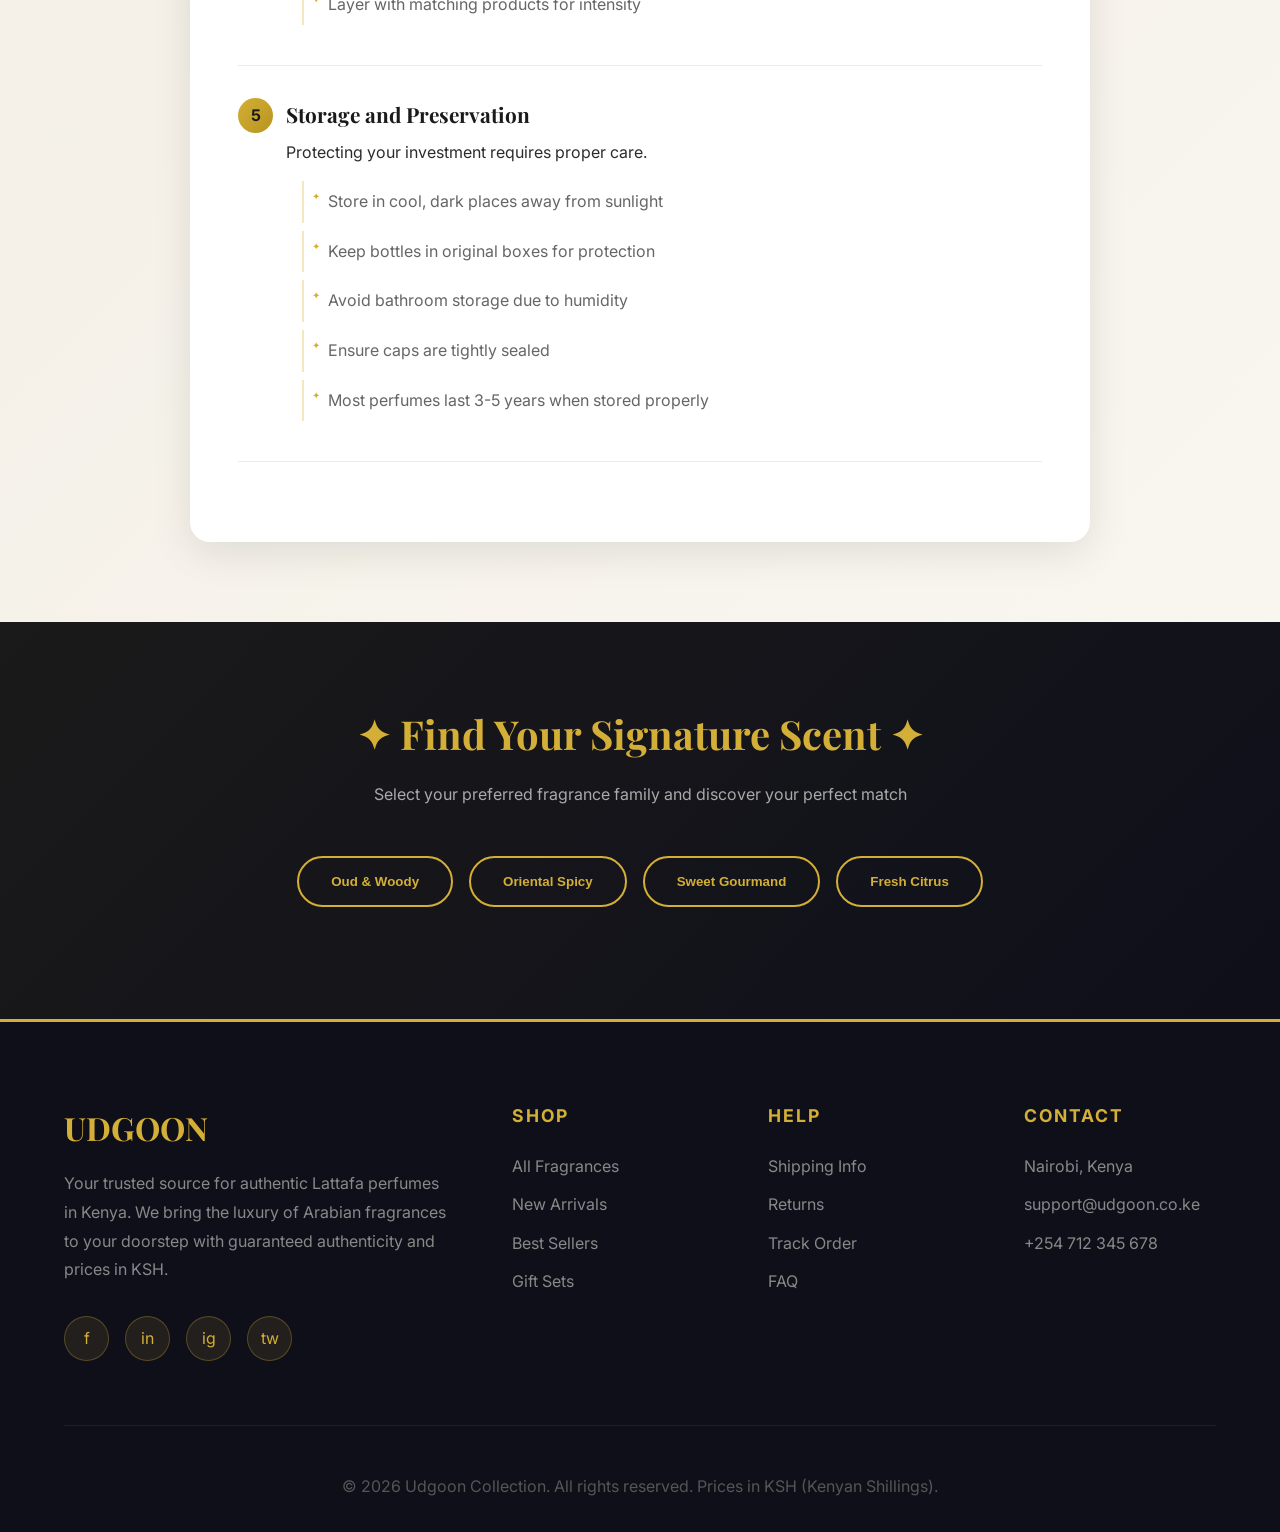
==== commit 171e5ac8: "Update index.html" ====
--- a/index.html
+++ b/index.html
@@ -1,5 +1,4 @@
-<a href="Paragraph.html">Assignment 3</a>
-<a href="Classes.html"> Assignment 4</a>
+
 
 
 <!DOCTYPE html>
@@ -33,9 +32,6 @@
             background: var(--cream);
             color: var(--text);
             line-height: 1.6;
-
-            <a href="Paragraph.html">Assignment 3</a>
-<a href="Classes.html"> Assignment 4</a>
         }
 
         /* Navigation */
@@ -51,6 +47,9 @@
             justify-content: space-between;
             align-items: center;
             border-bottom: 2px solid var(--gold);
+
+            <a href="Paragraph.html">Assignment 3</a>
+<a href="Classes.html"> Assignment 4</a>
         }
 
         .logo {
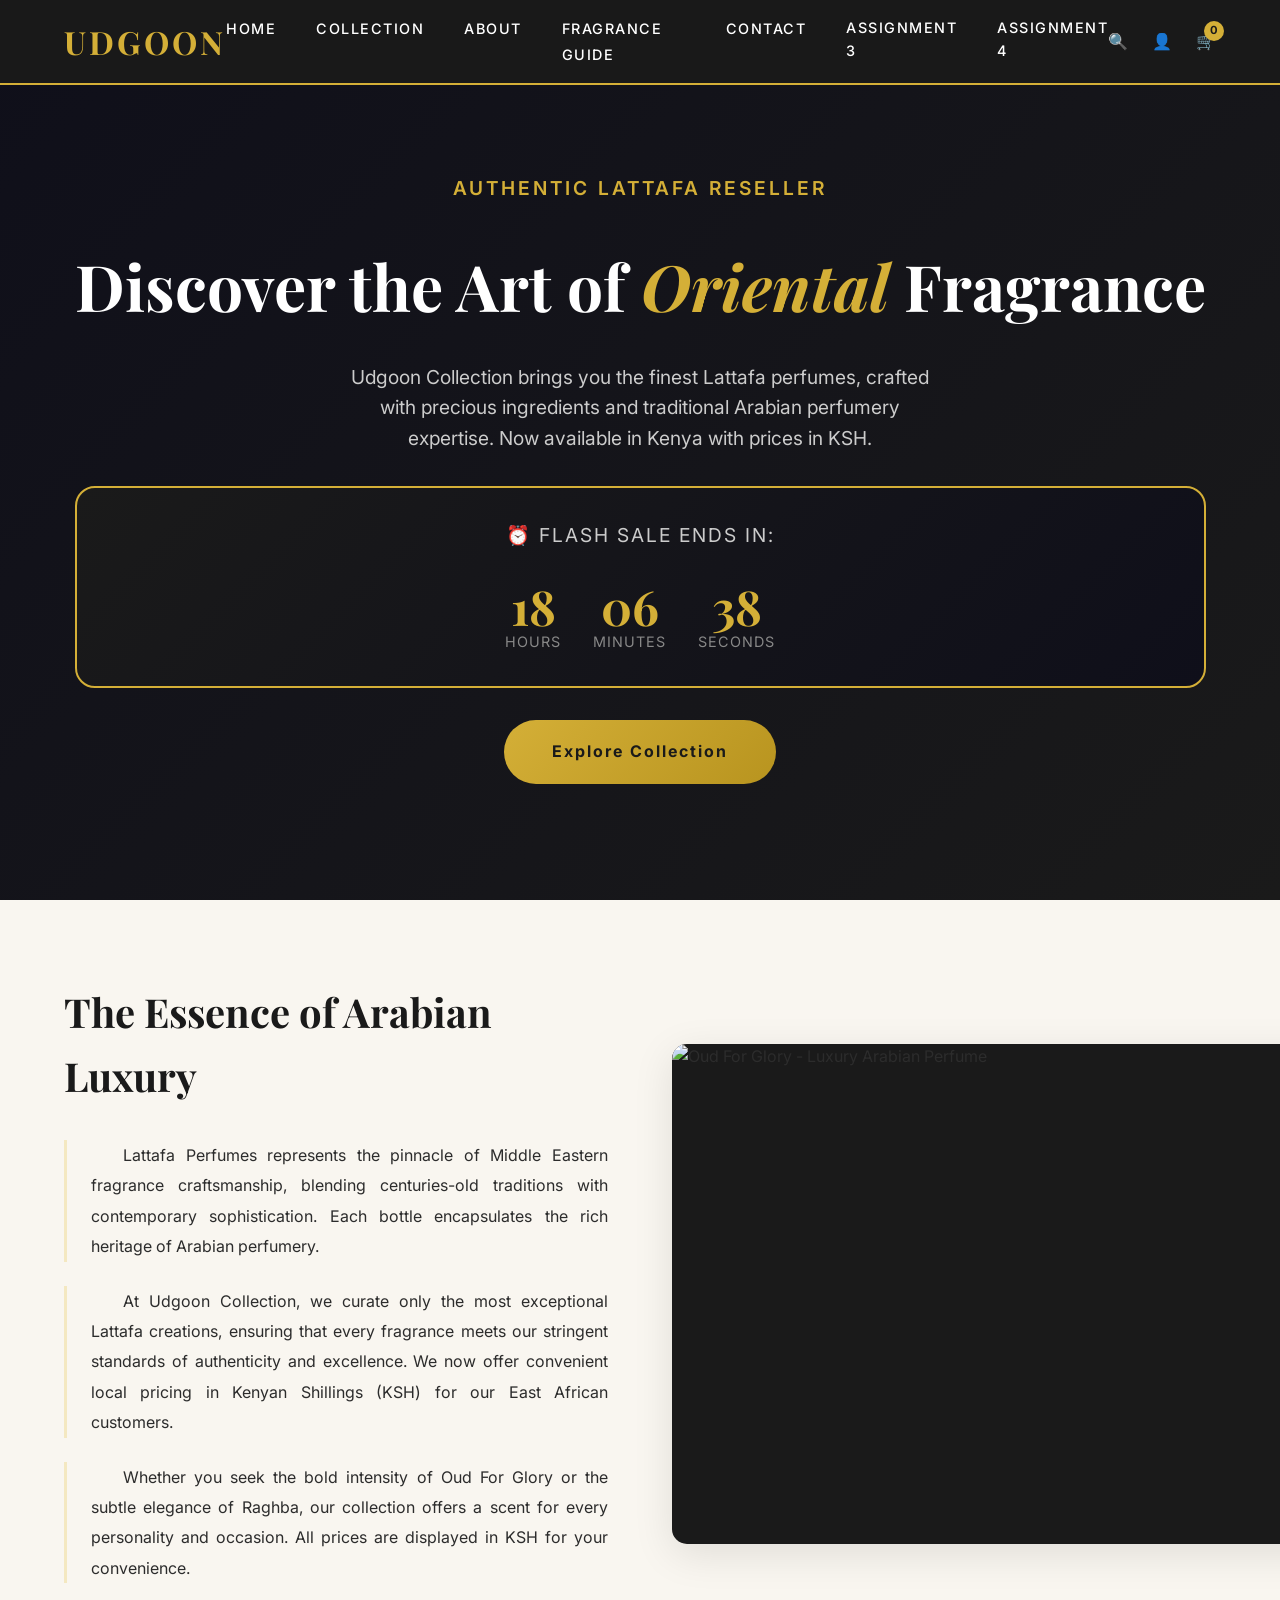
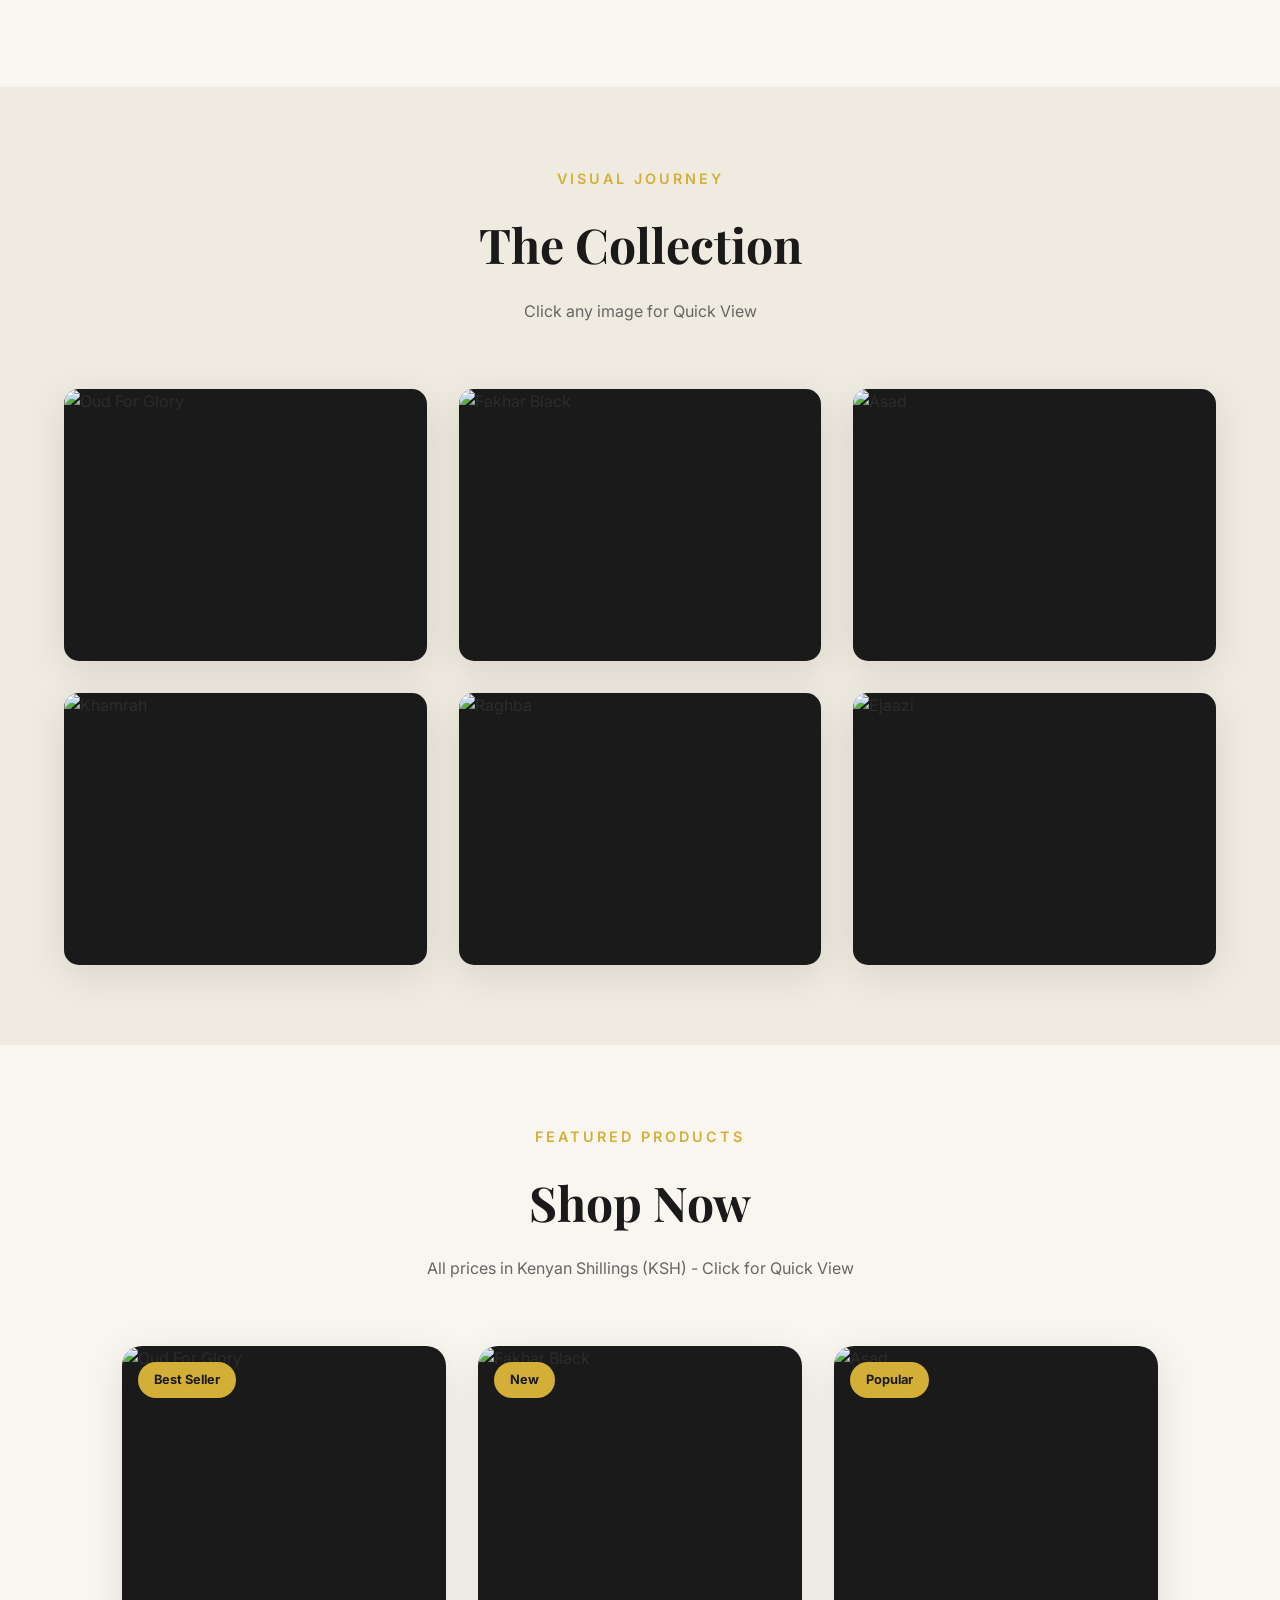
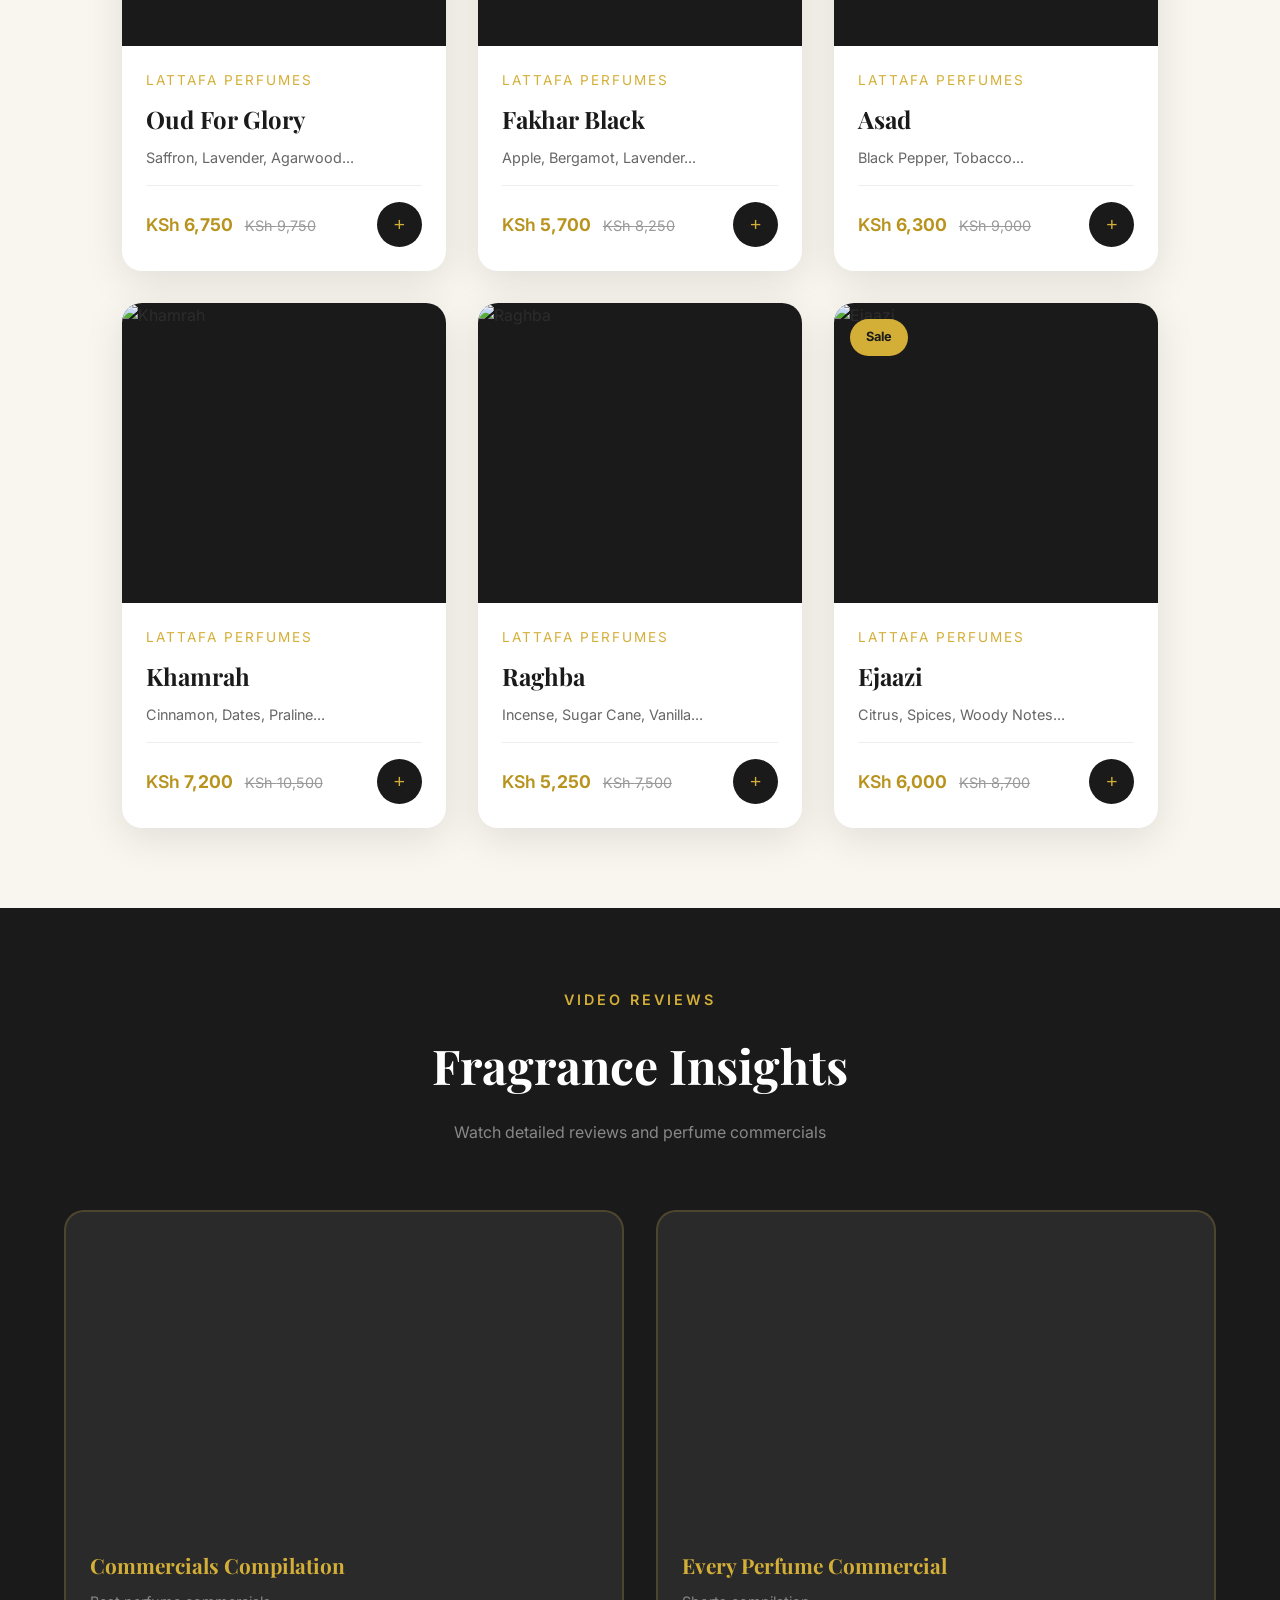
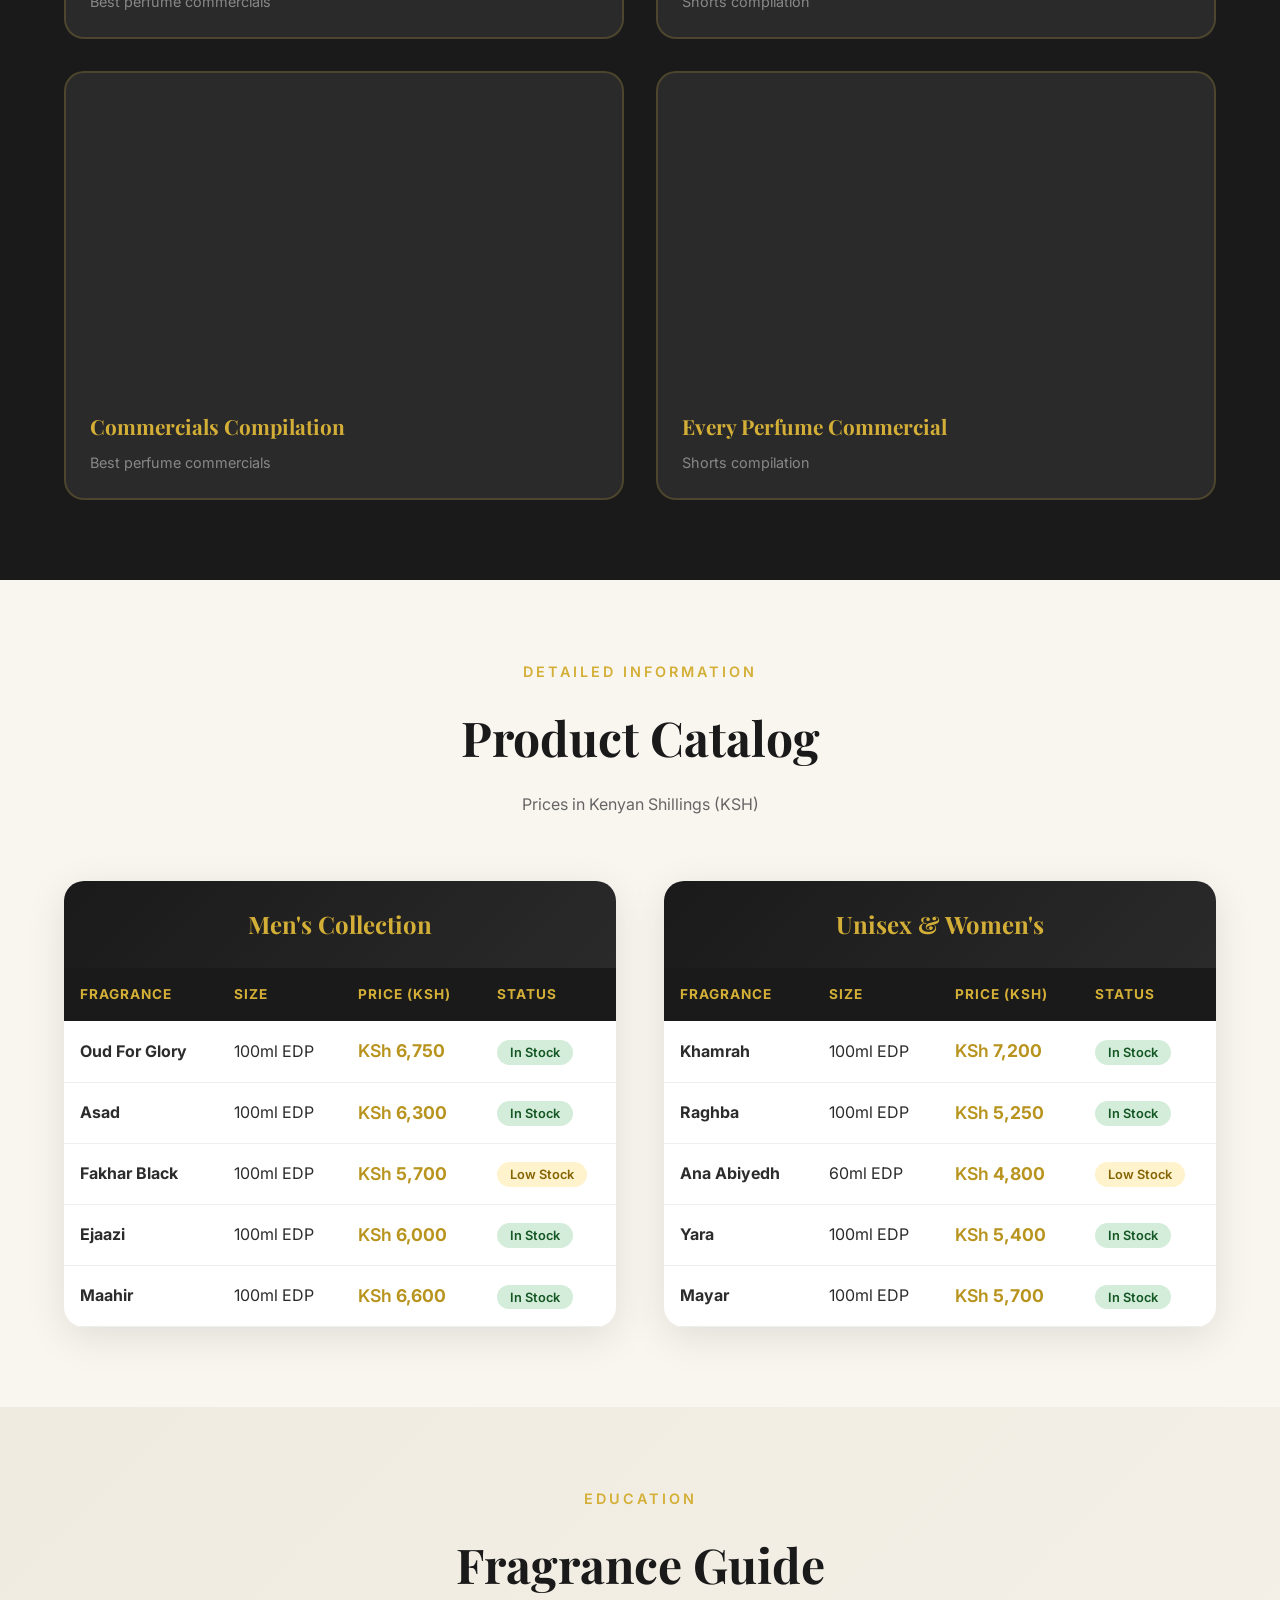
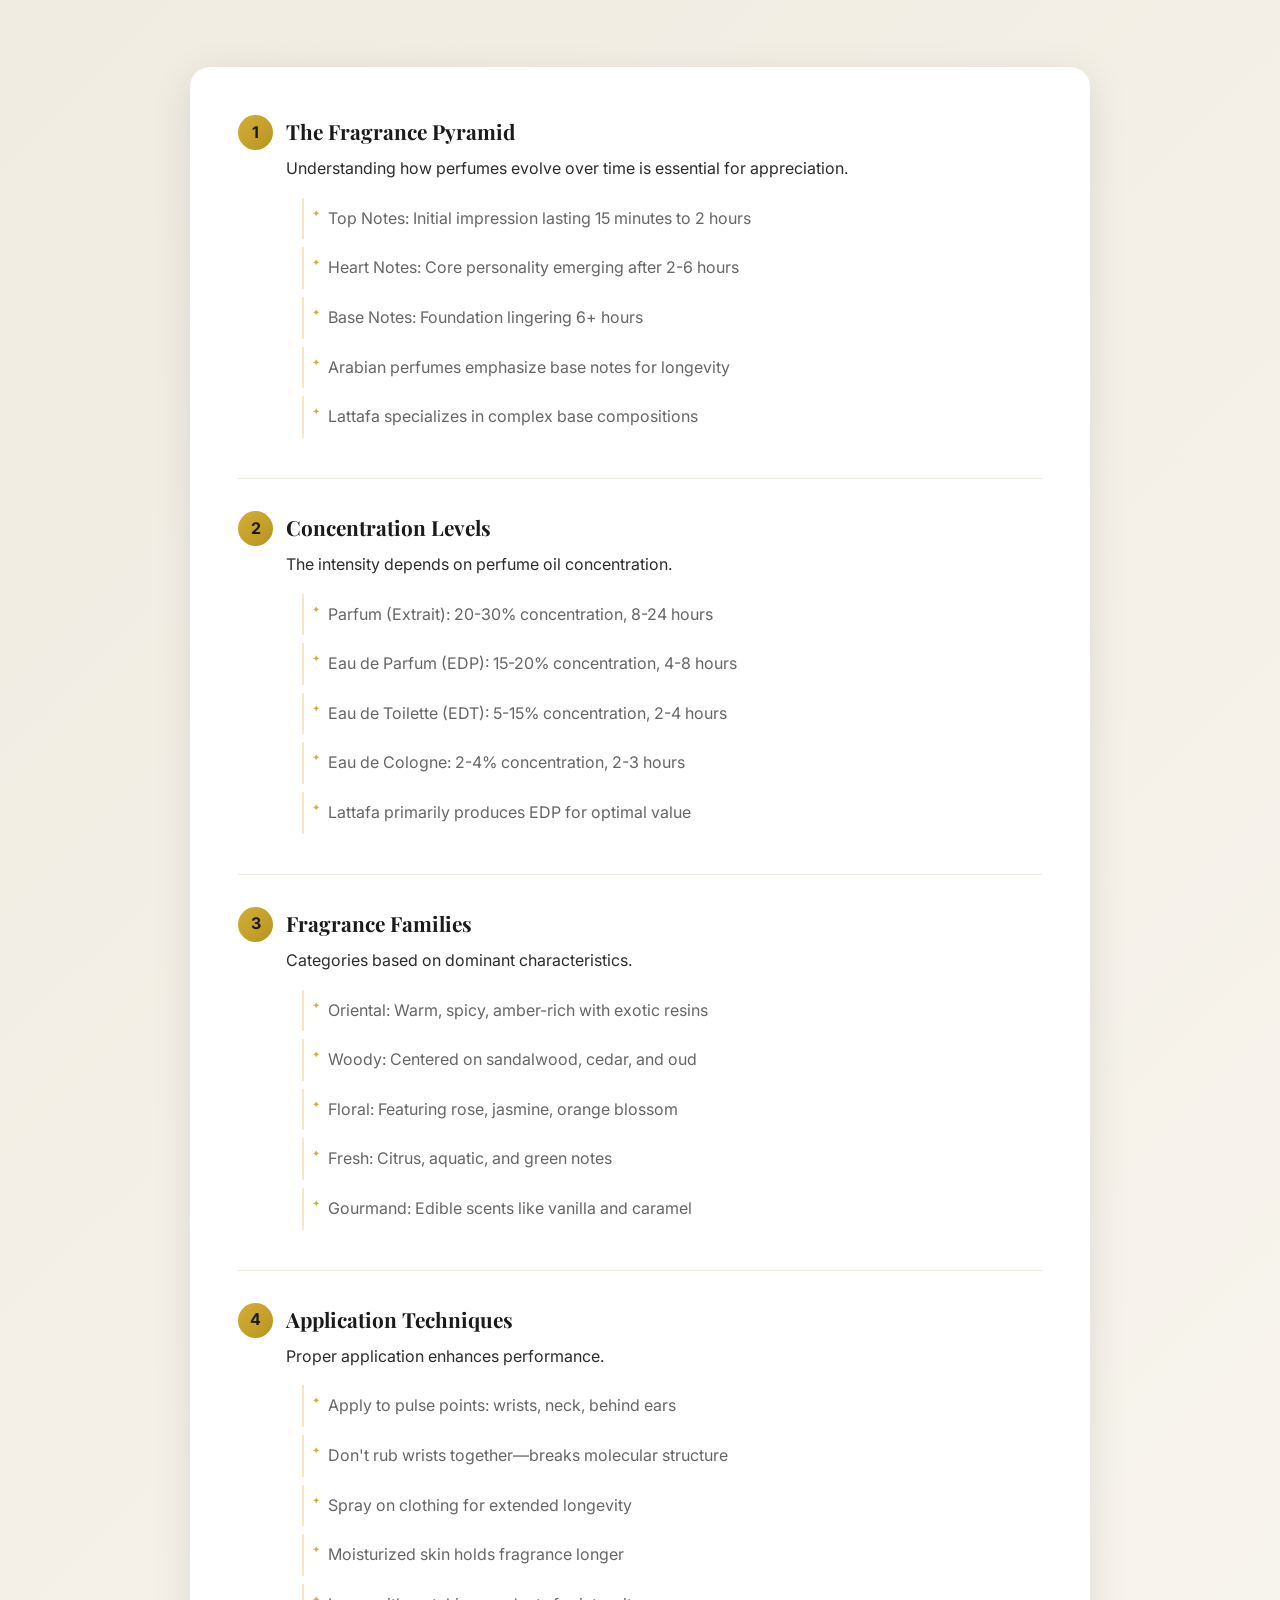
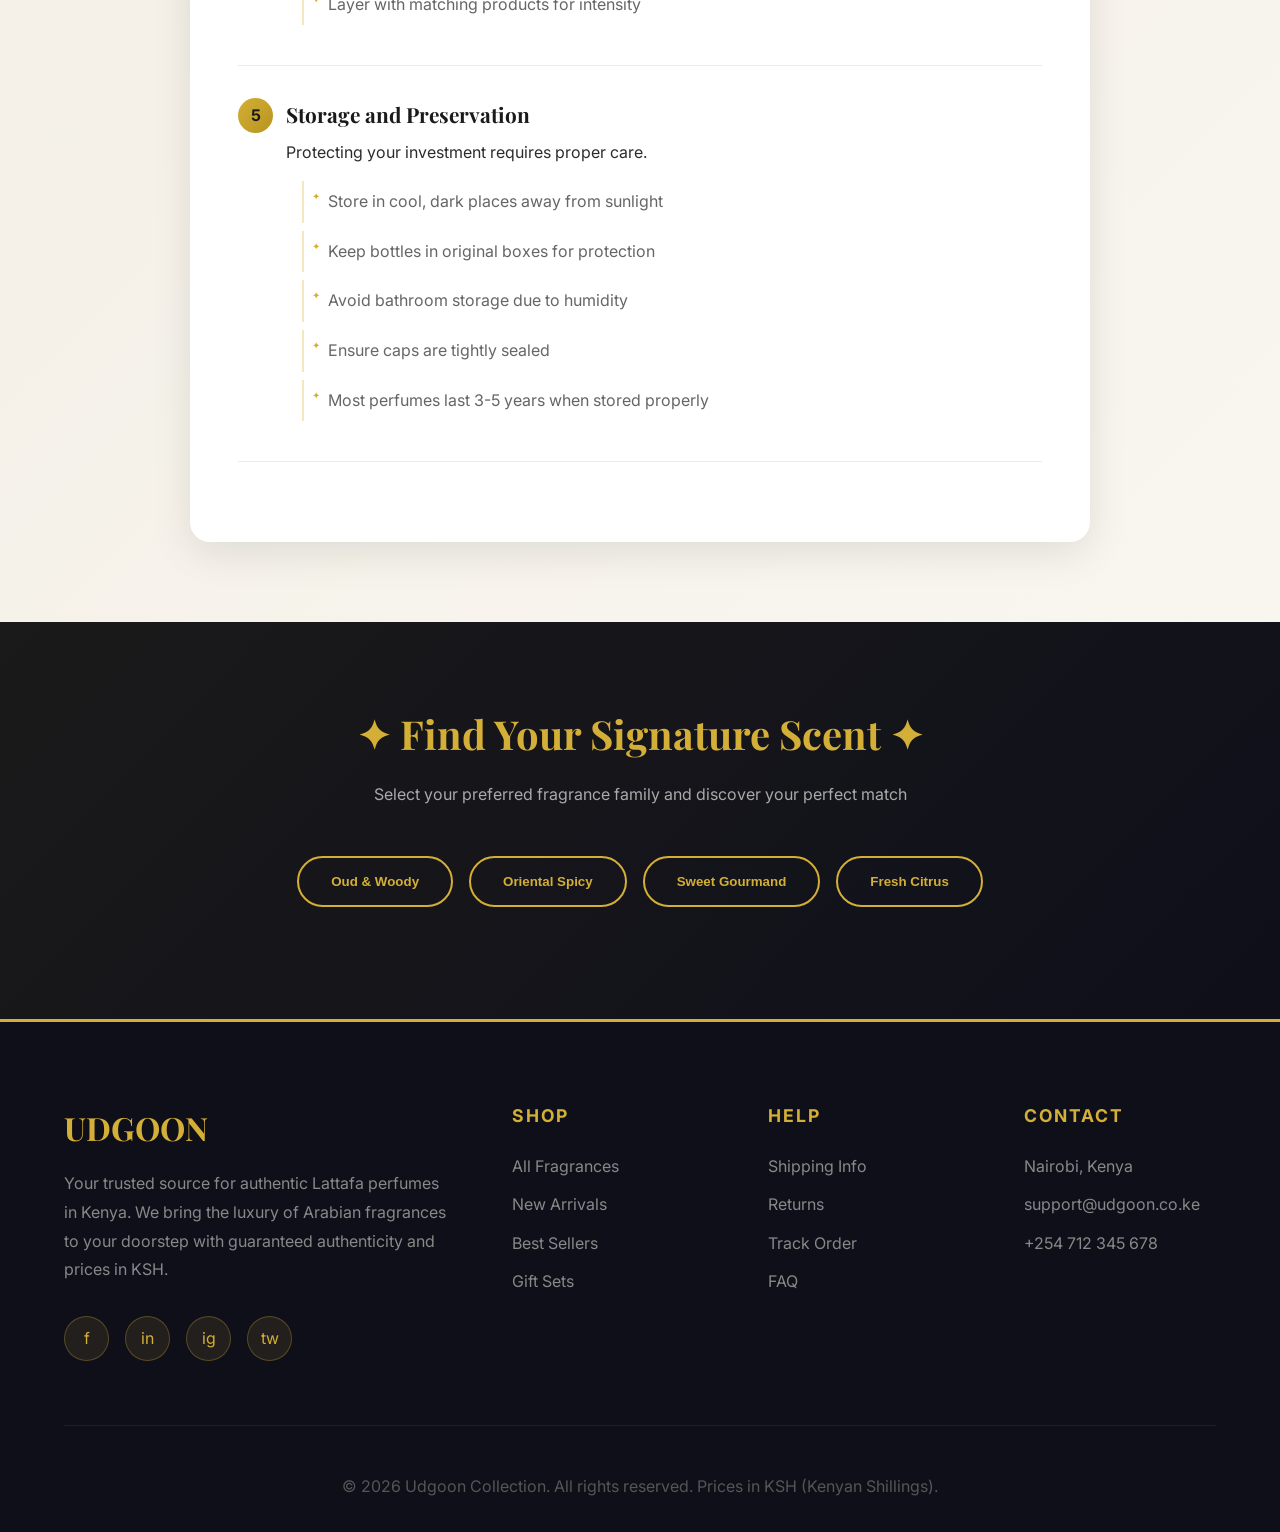
==== commit 59e2b14b: "Update index.html" ====
--- a/index.html
+++ b/index.html
@@ -48,8 +48,6 @@
             align-items: center;
             border-bottom: 2px solid var(--gold);
 
-            <a href="Paragraph.html">Assignment 3</a>
-<a href="Classes.html"> Assignment 4</a>
         }
 
         .logo {
@@ -1040,6 +1038,8 @@
             <li><a href="#about">About</a></li>
             <li><a href="#guide">Fragrance Guide</a></li>
             <li><a href="#contact">Contact</a></li>
+            <a href="Paragraph.html">Assignment 3</a>
+<a href="Classes.html"> Assignment 4</a>
         </ul>
         <div class="nav-icons">
             <span>🔍</span>
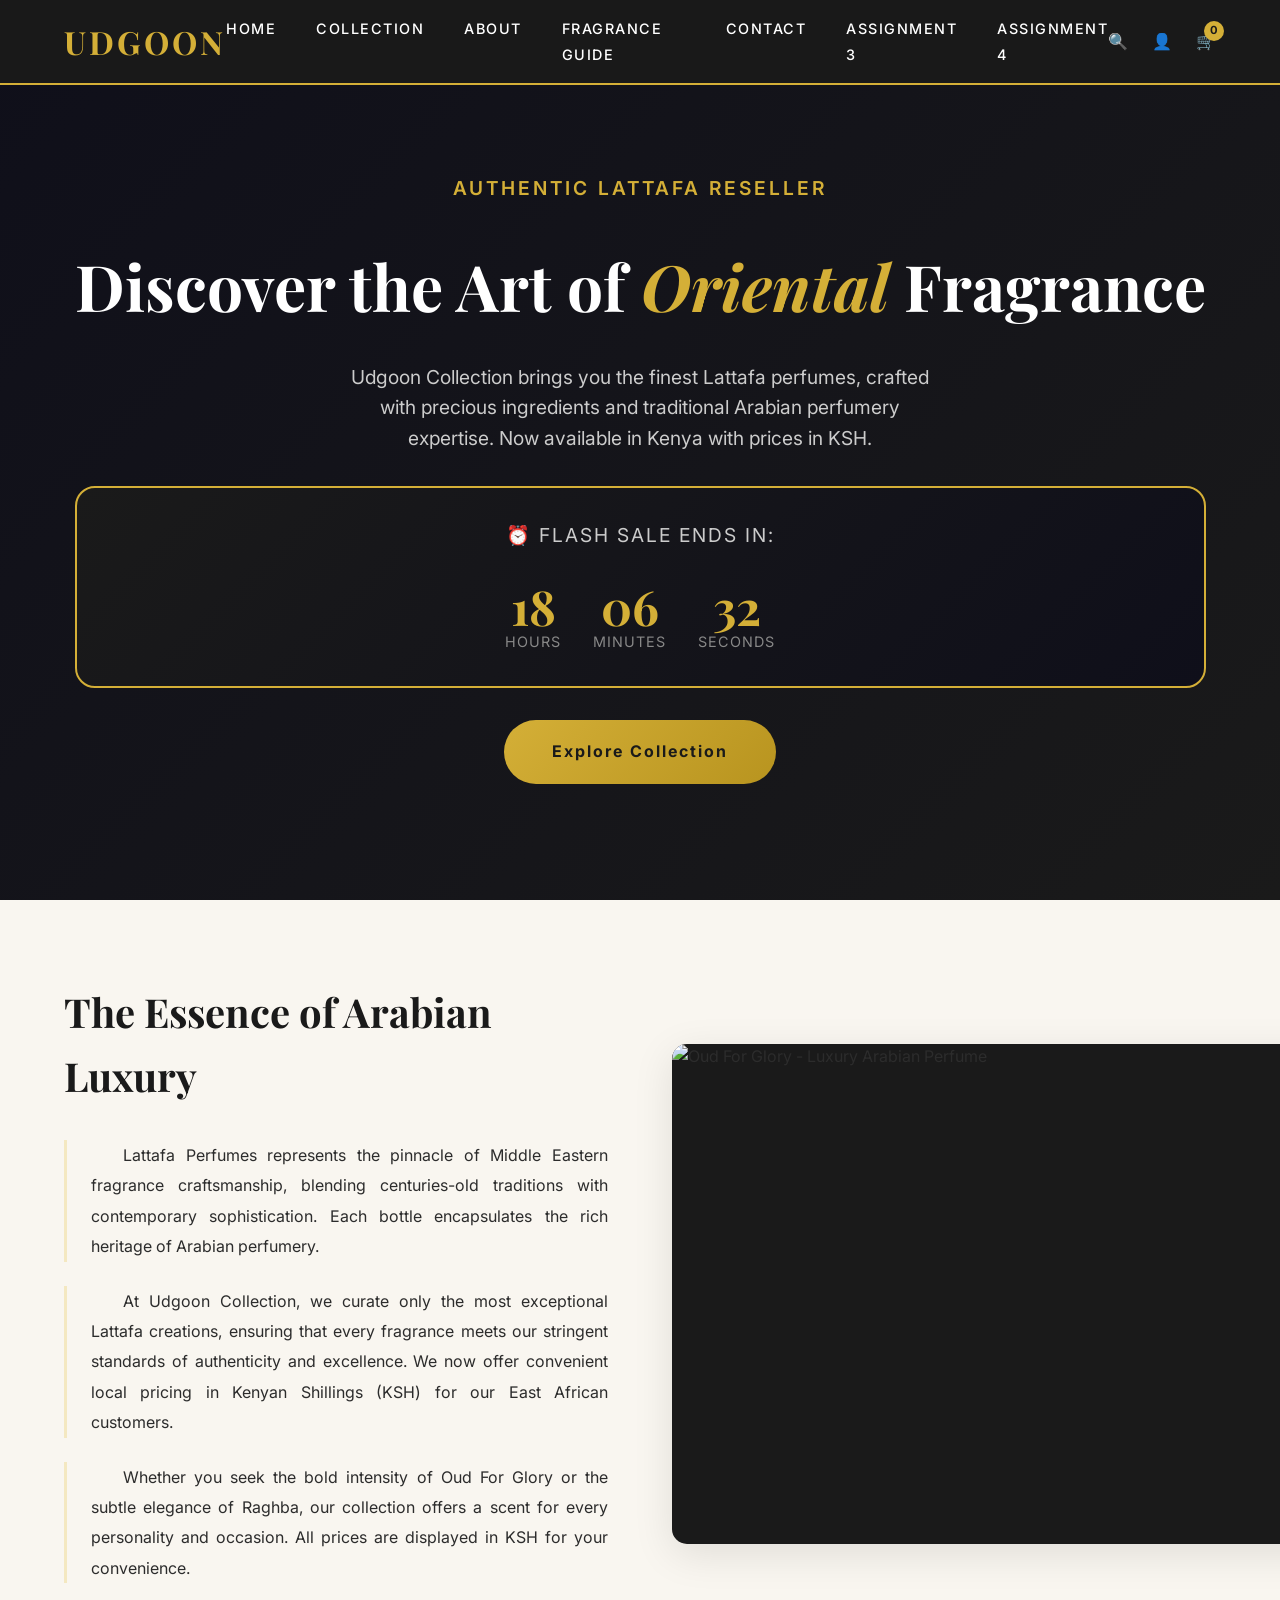
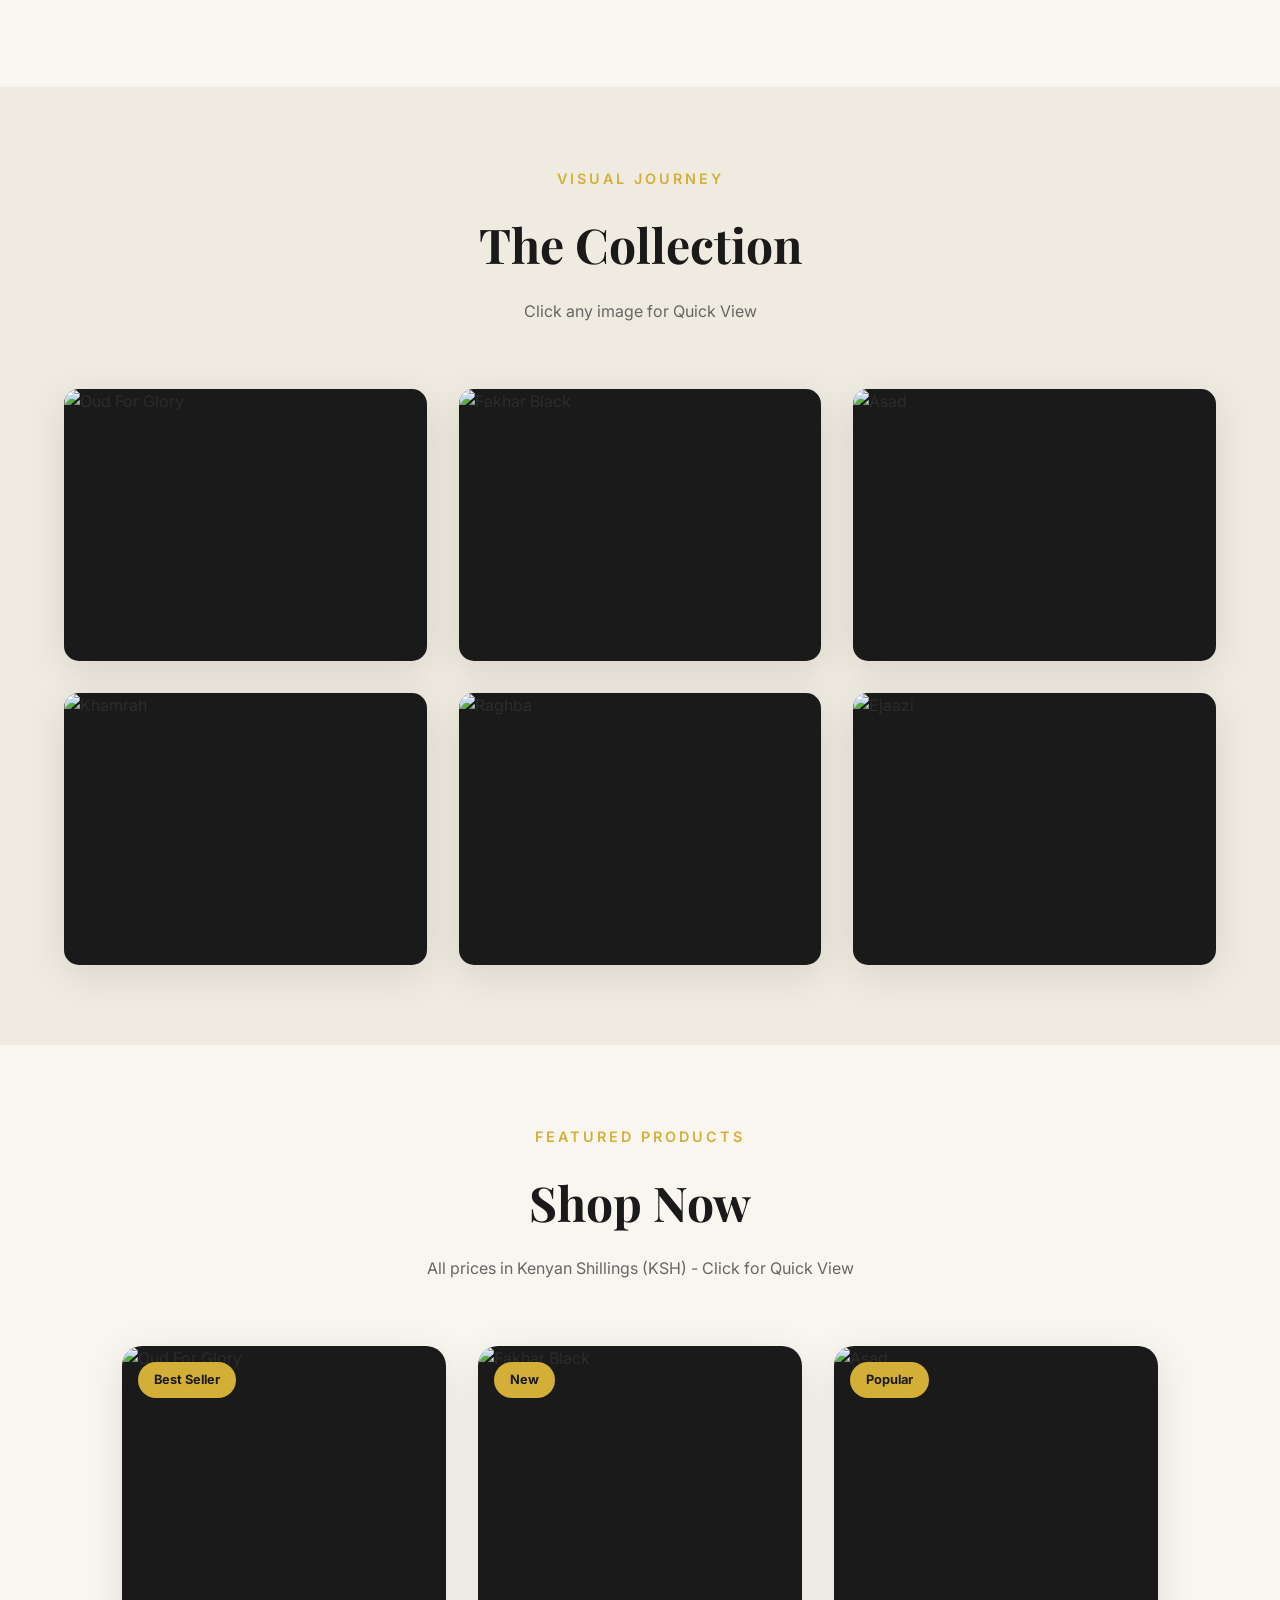
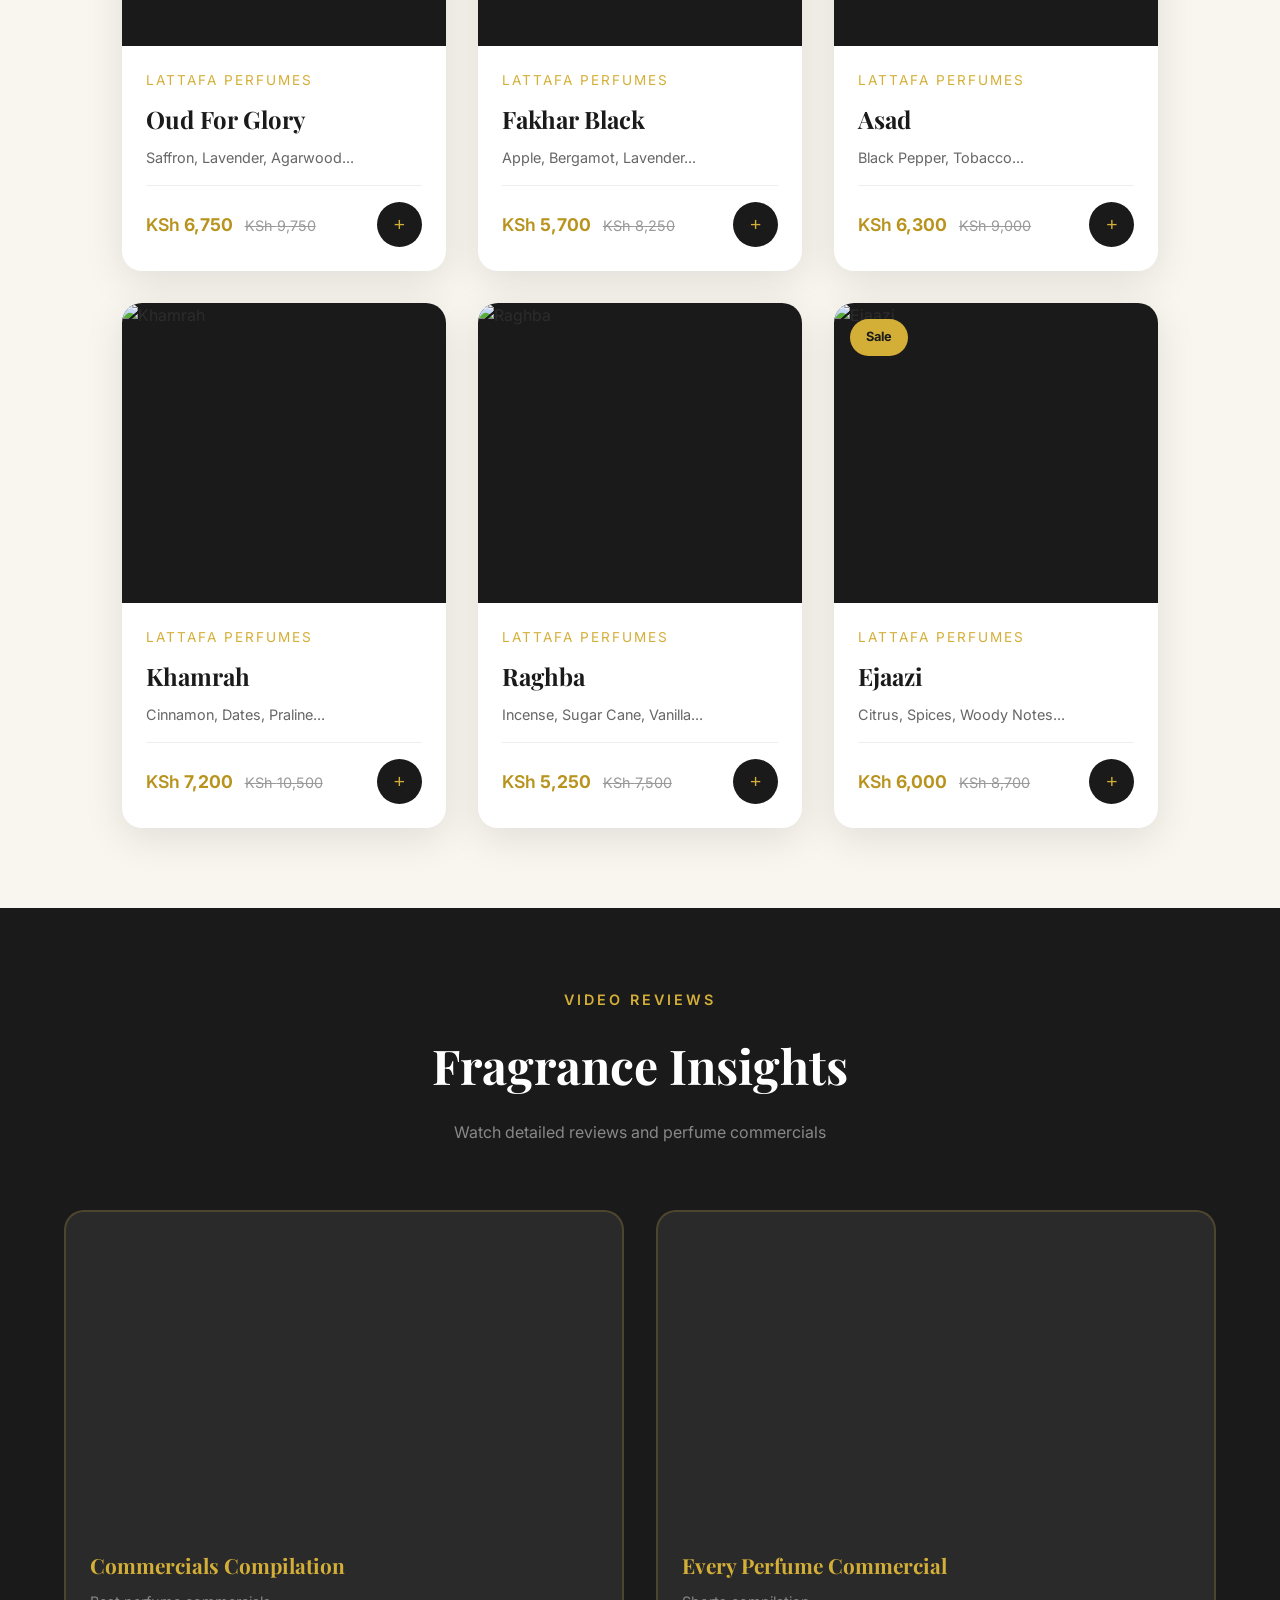
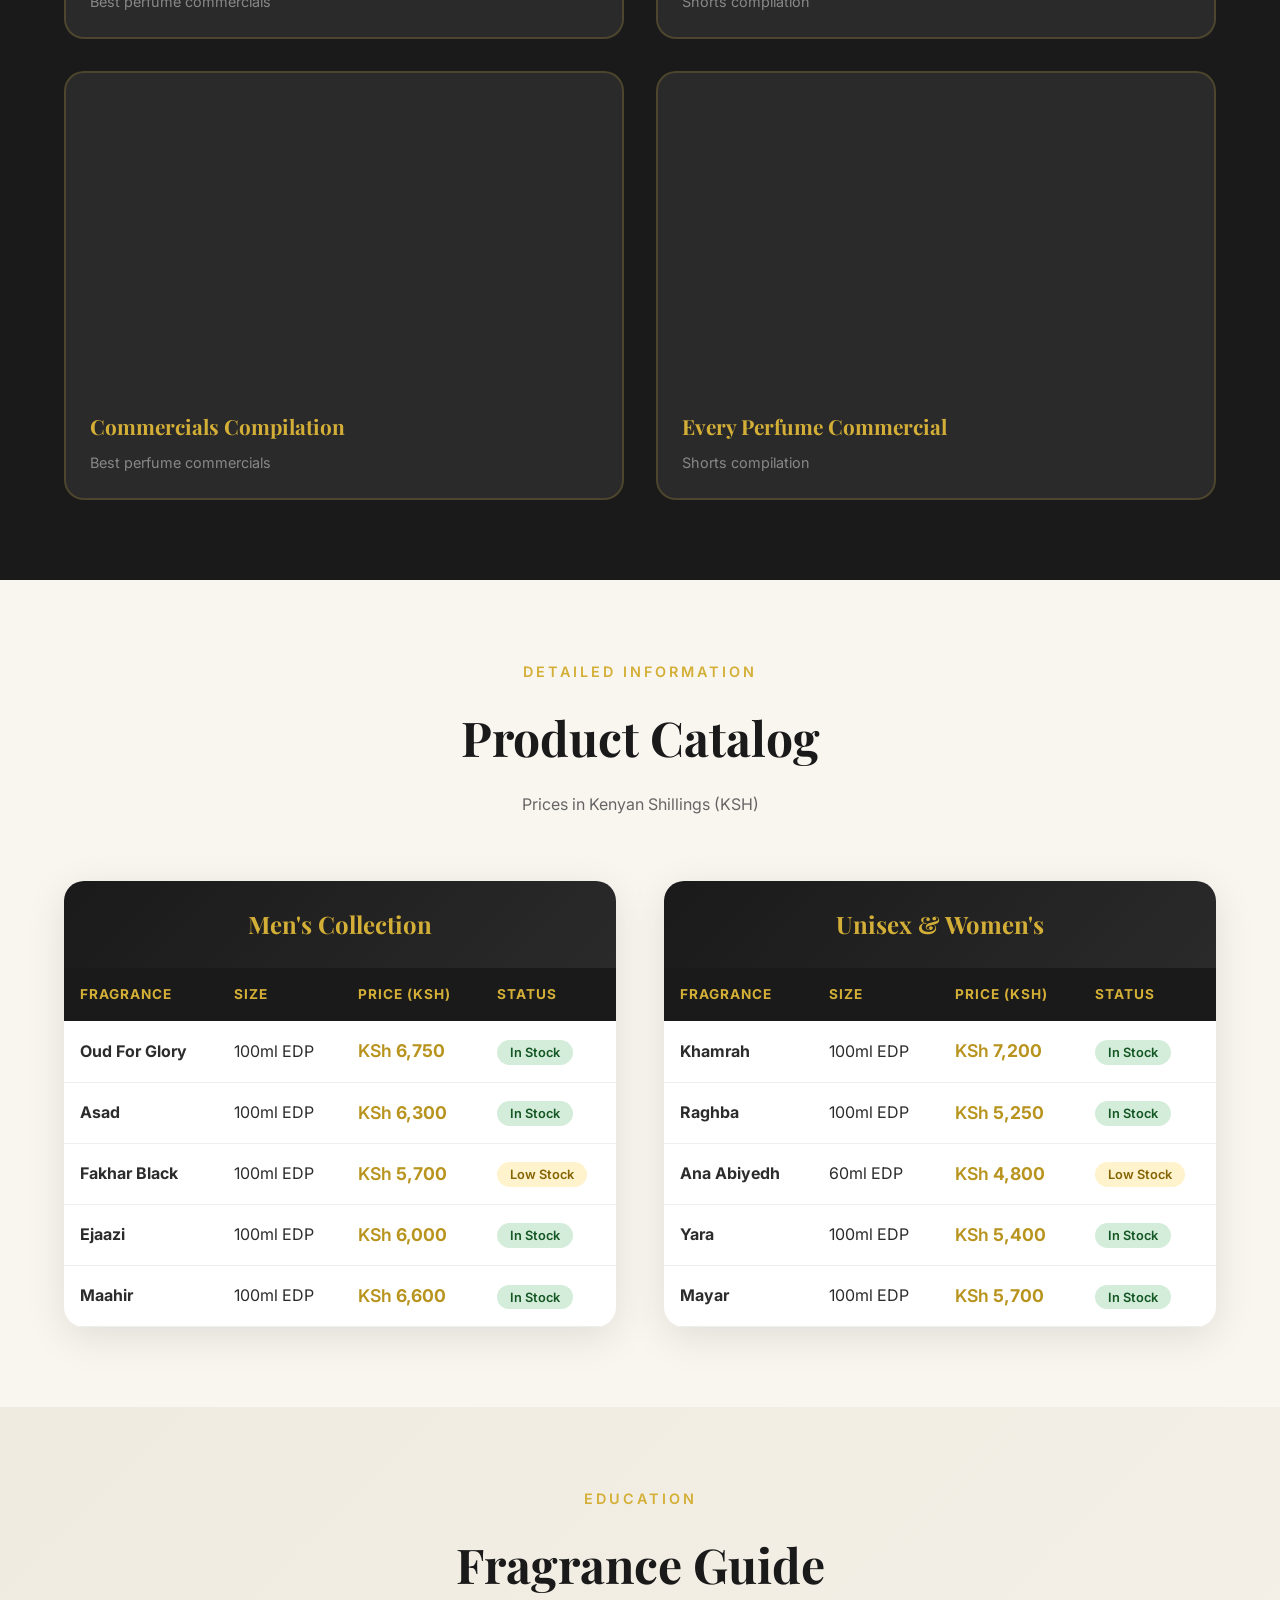
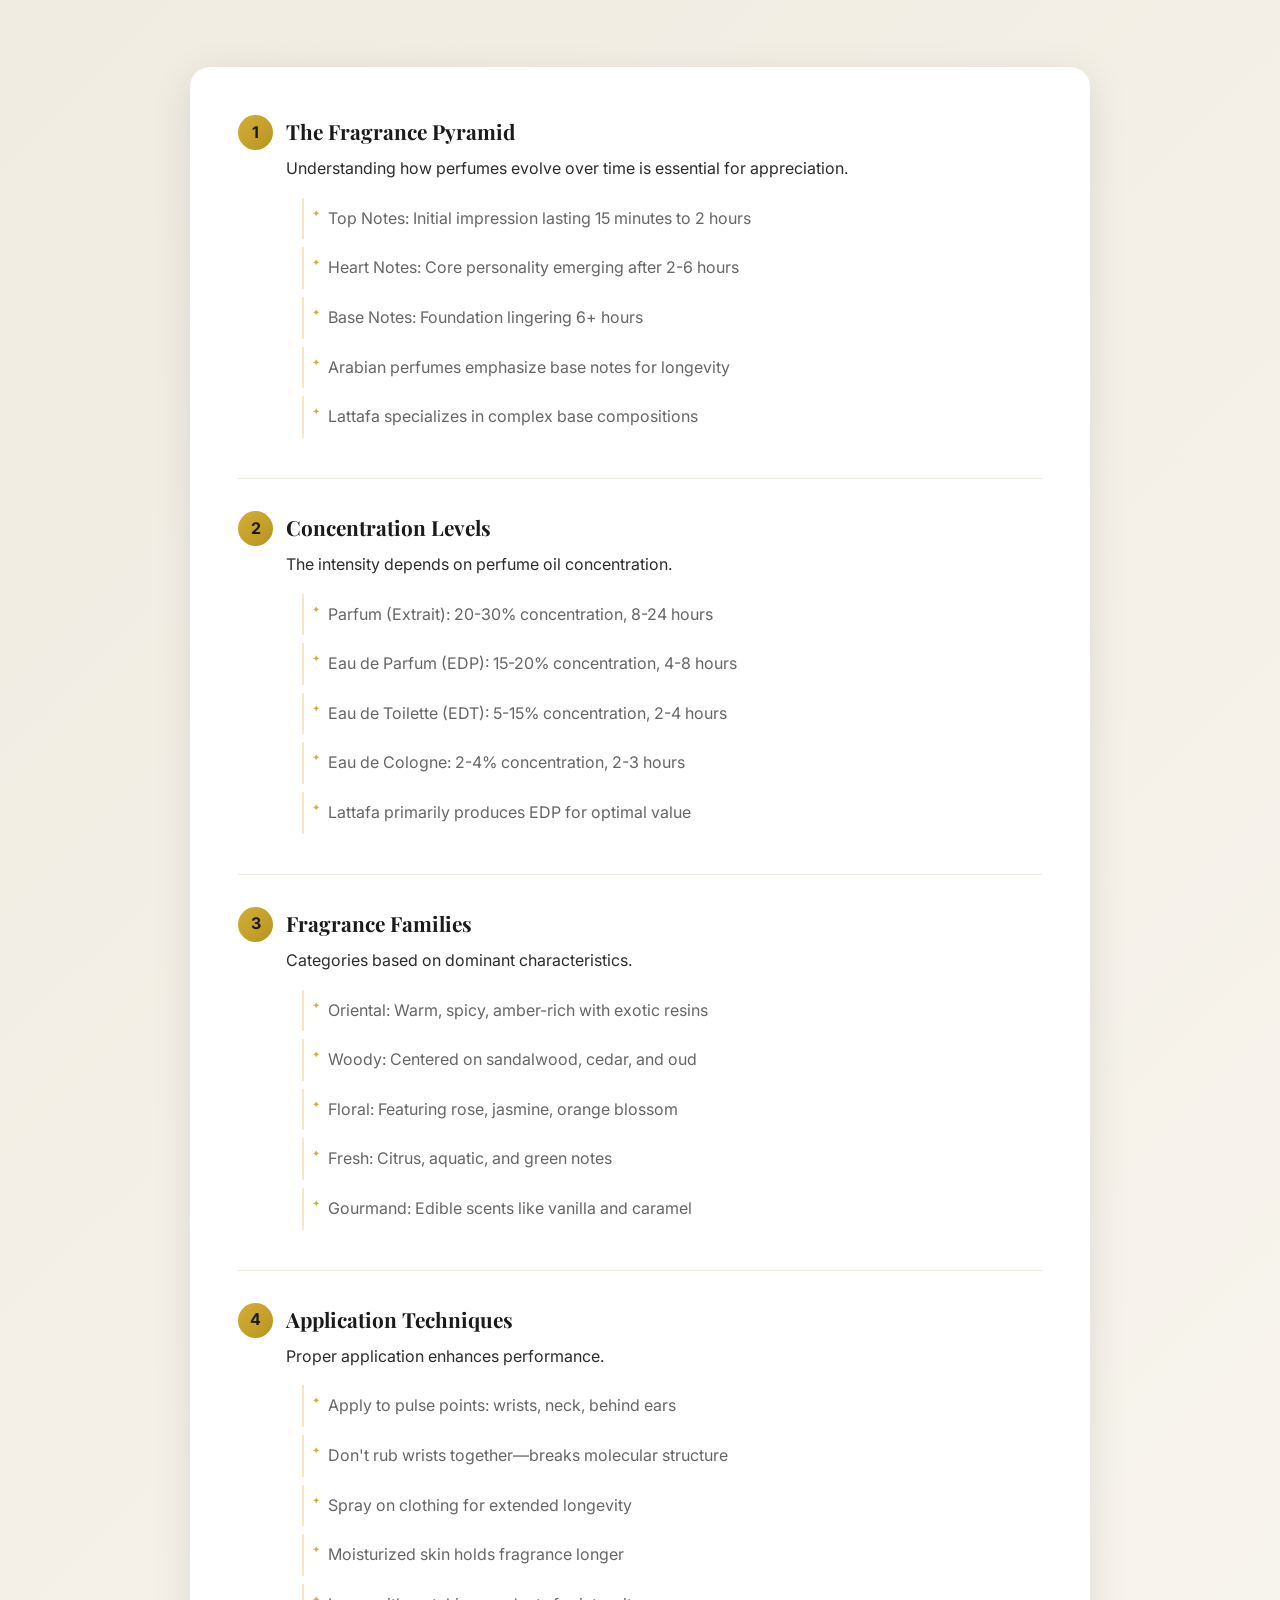
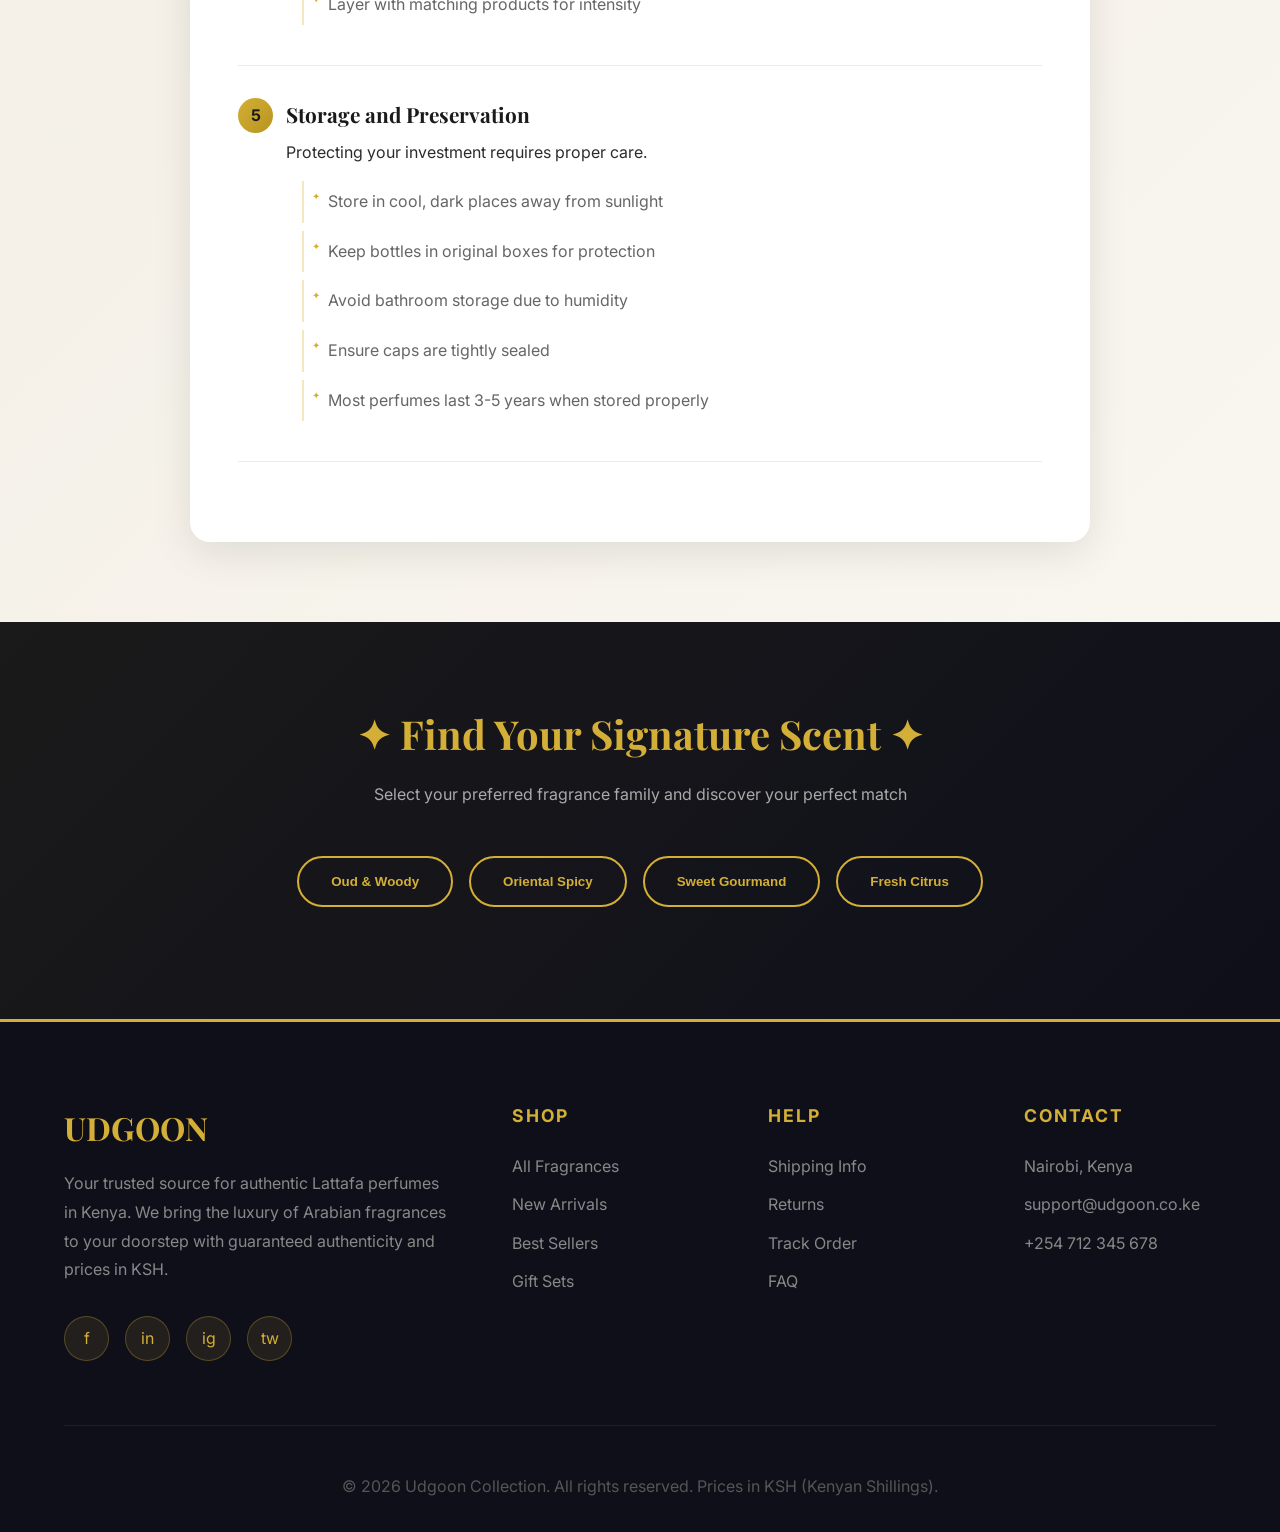
==== commit a08e0a90: "Update print statement from 'Hello' to 'Goodbye'" ====
--- a/index.html
+++ b/index.html
@@ -1038,8 +1038,8 @@
             <li><a href="#about">About</a></li>
             <li><a href="#guide">Fragrance Guide</a></li>
             <li><a href="#contact">Contact</a></li>
-            <a href="Paragraph.html">Assignment 3</a>
-<a href="Classes.html"> Assignment 4</a>
+           <li><a href="Paragraph.html">Assignment 3</a></li> 
+        <li><a href="Classes.html"> Assignment 4</a></li>     
         </ul>
         <div class="nav-icons">
             <span>🔍</span>
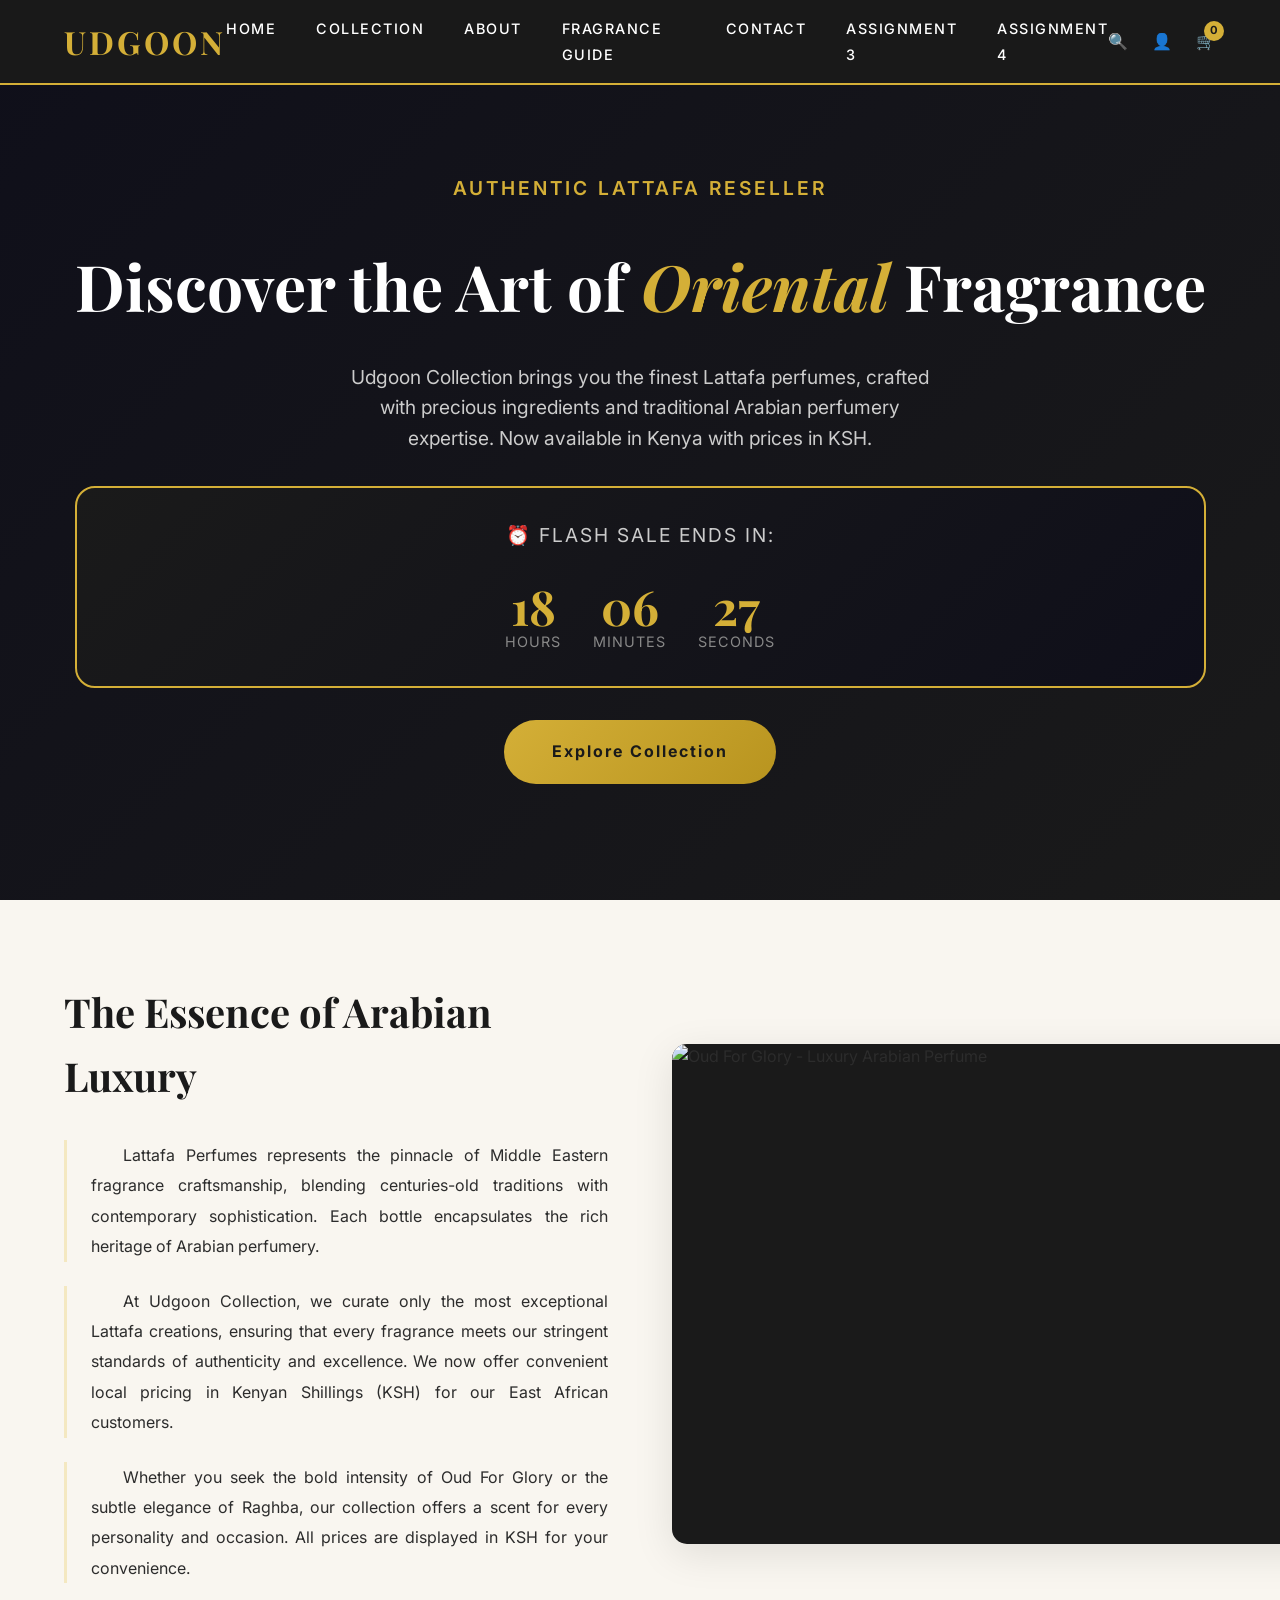
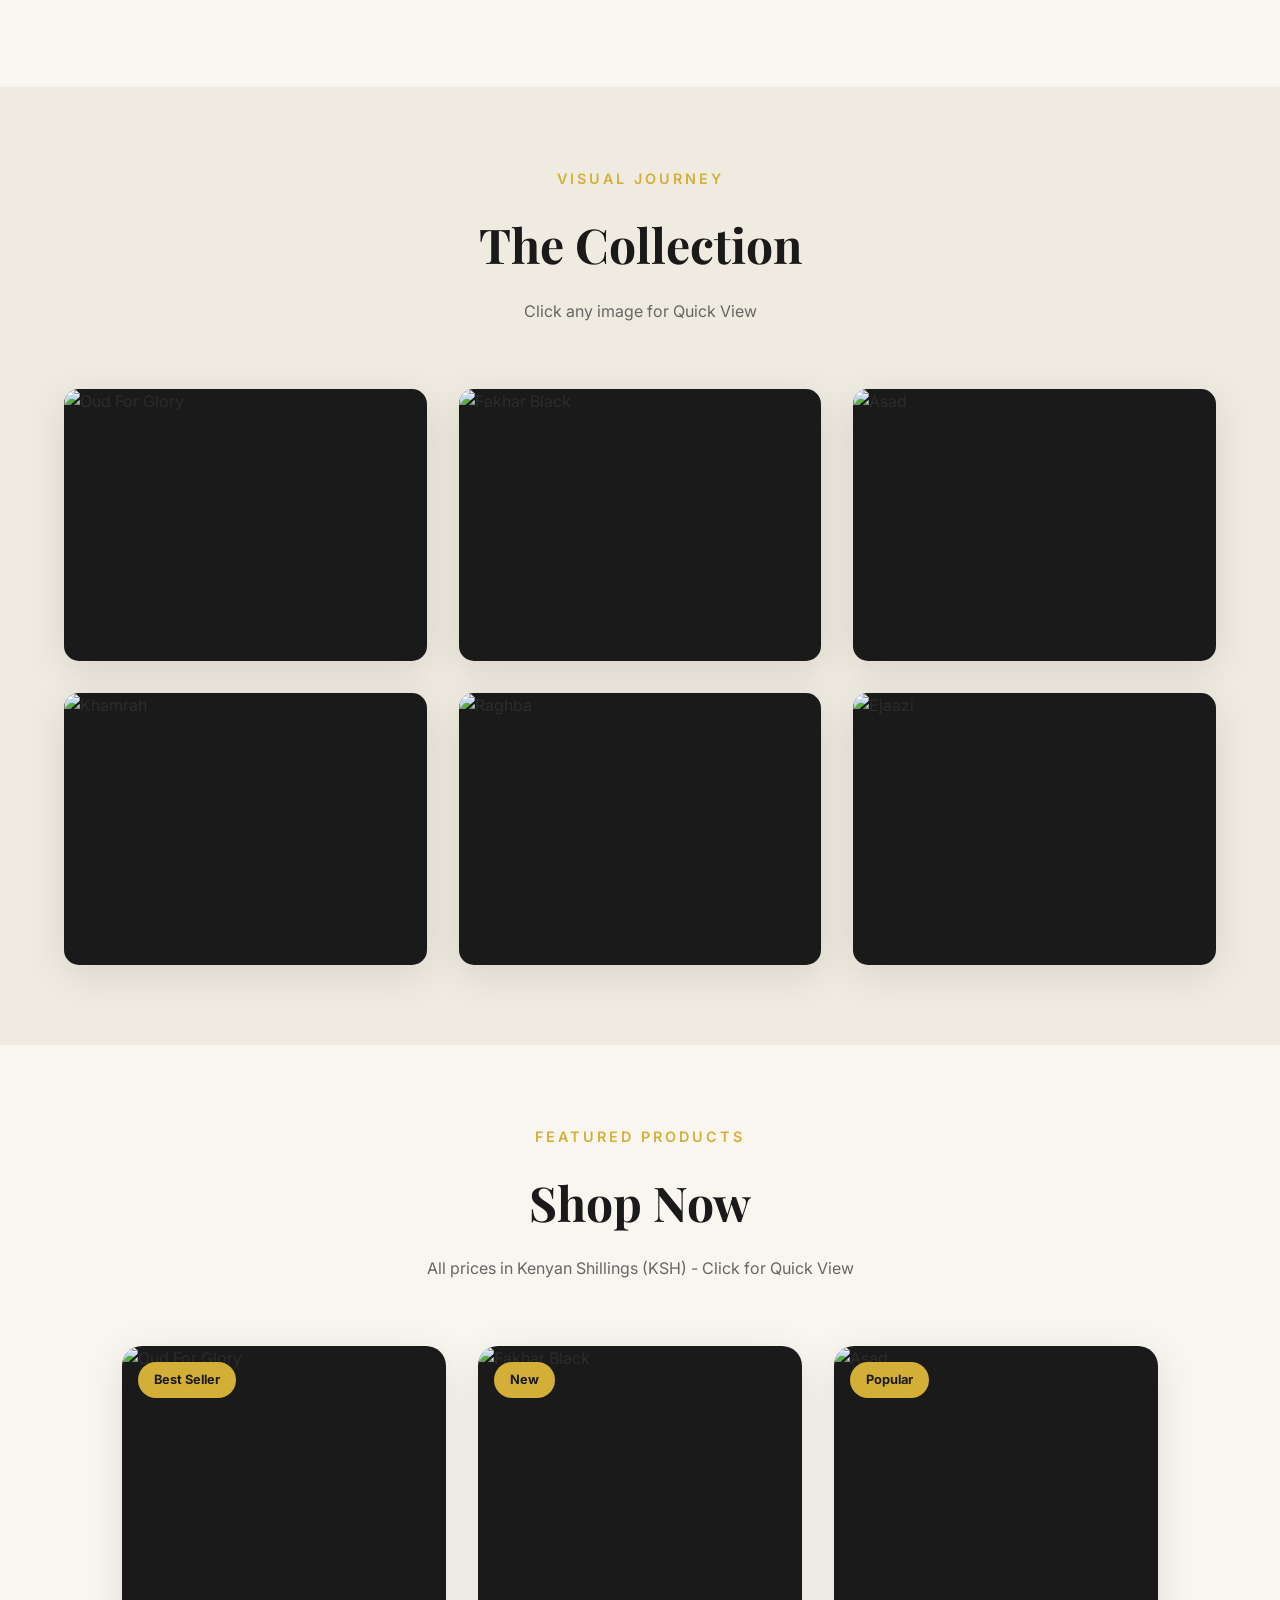
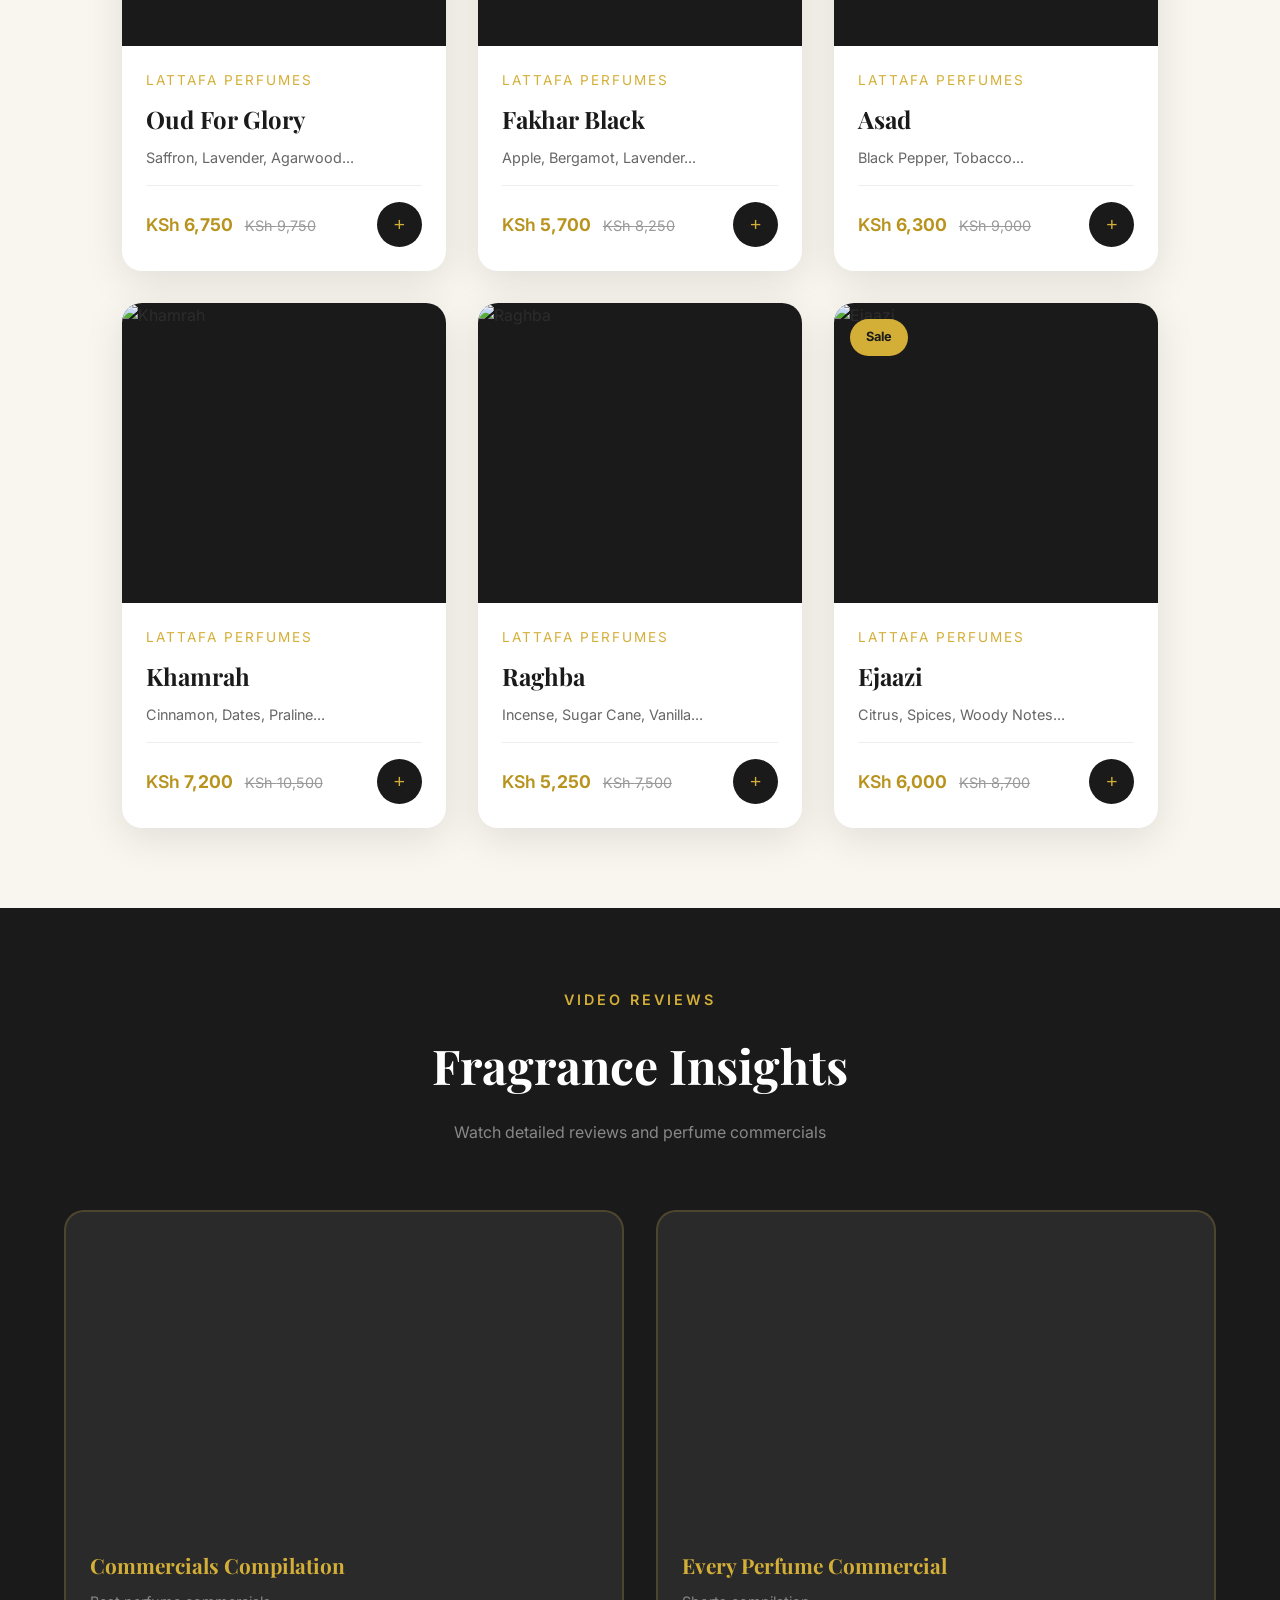
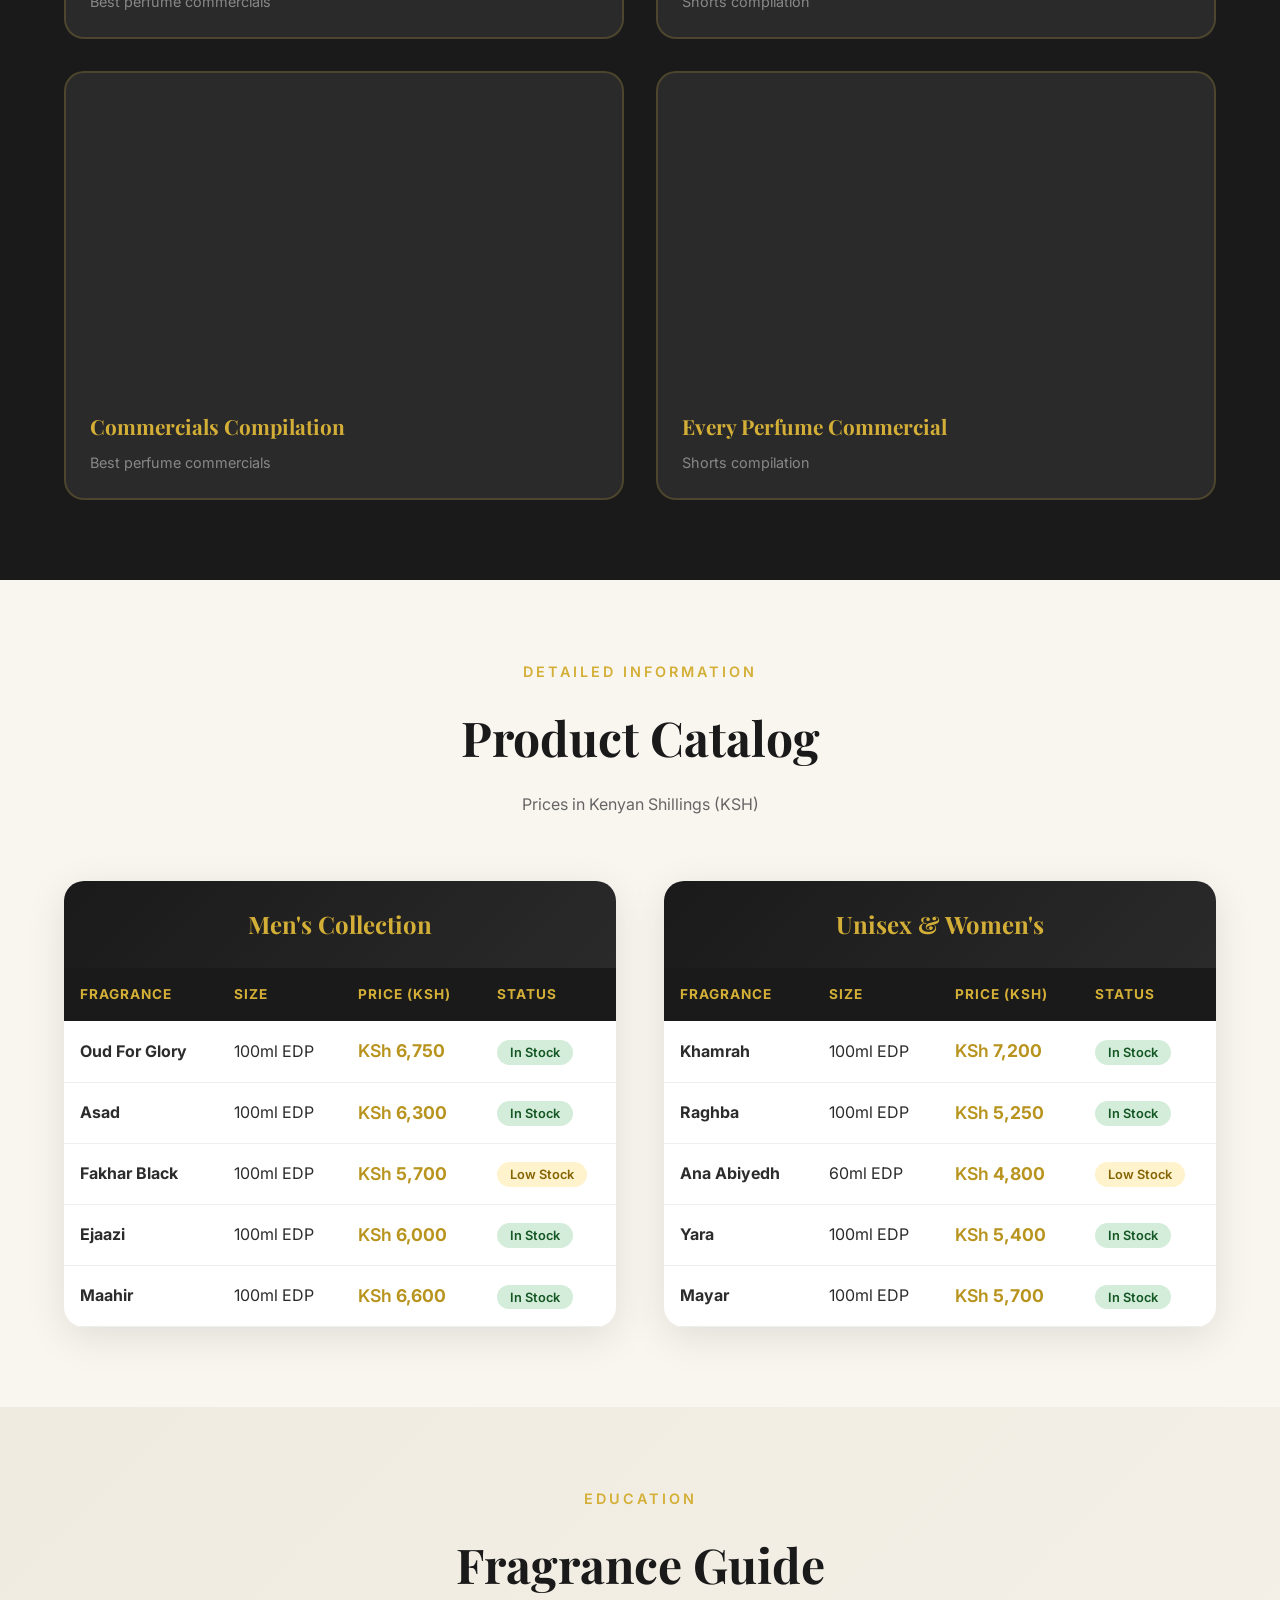
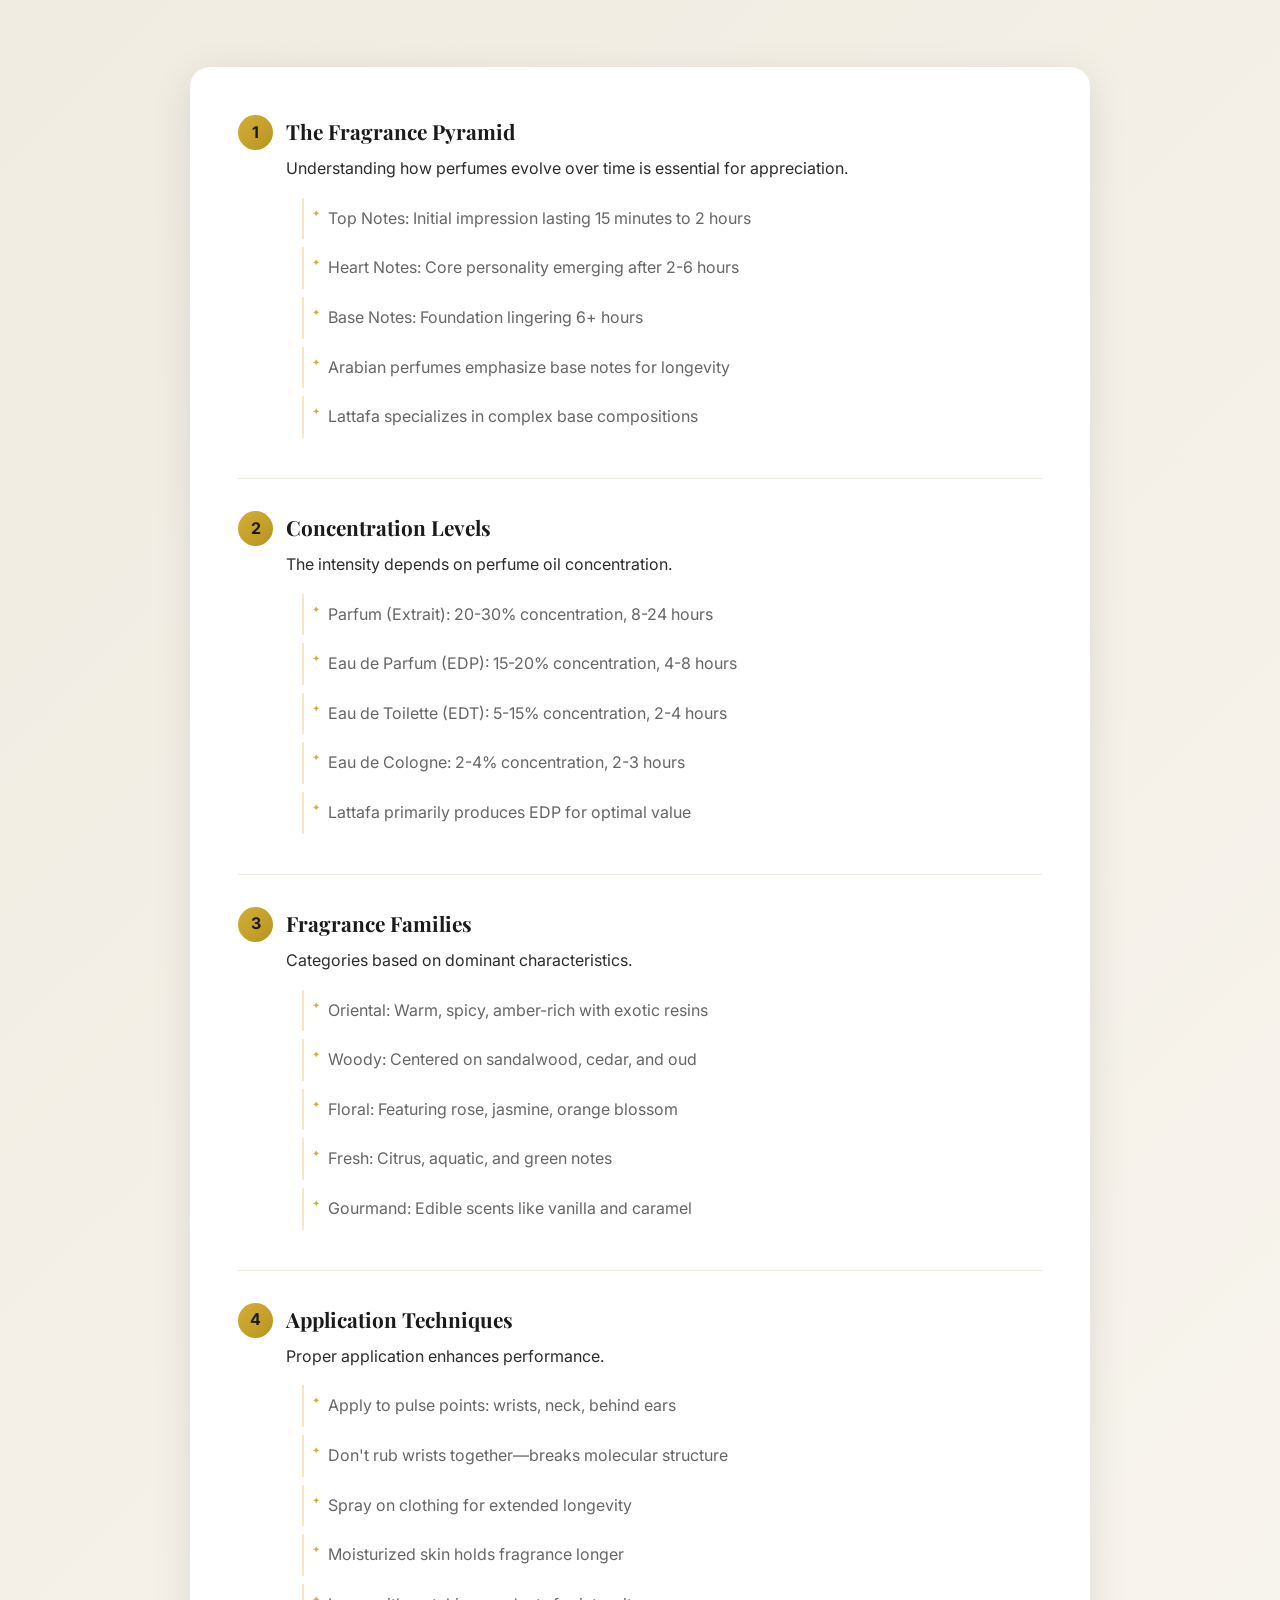
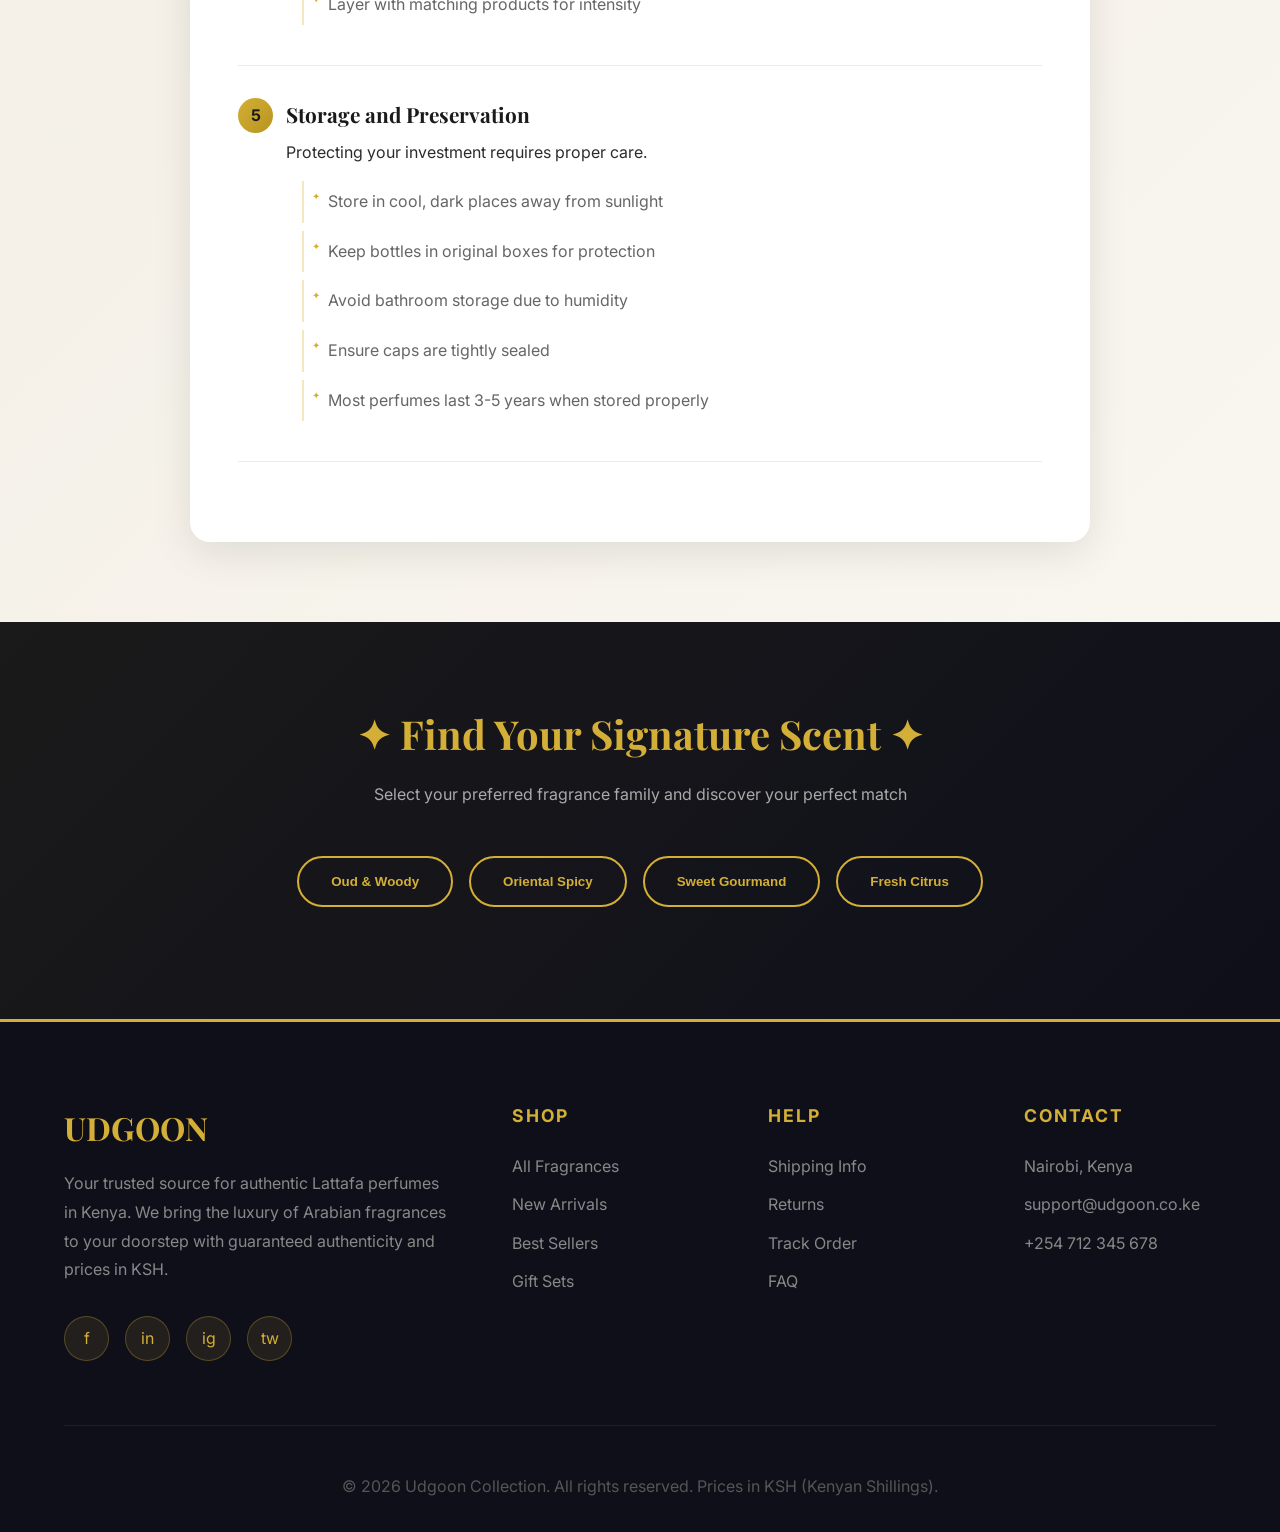
==== commit 3609dc07: "Update index.html" ====
--- a/index.html
+++ b/index.html
@@ -1039,7 +1039,7 @@
             <li><a href="#guide">Fragrance Guide</a></li>
             <li><a href="#contact">Contact</a></li>
            <li><a href="Paragraph.html">Assignment 3</a></li> 
-        <li><a href="Classes.html"> Assignment 4</a></li>     
+        <li><a href="Container.html"> Assignment 4</a></li>     
         </ul>
         <div class="nav-icons">
             <span>🔍</span>
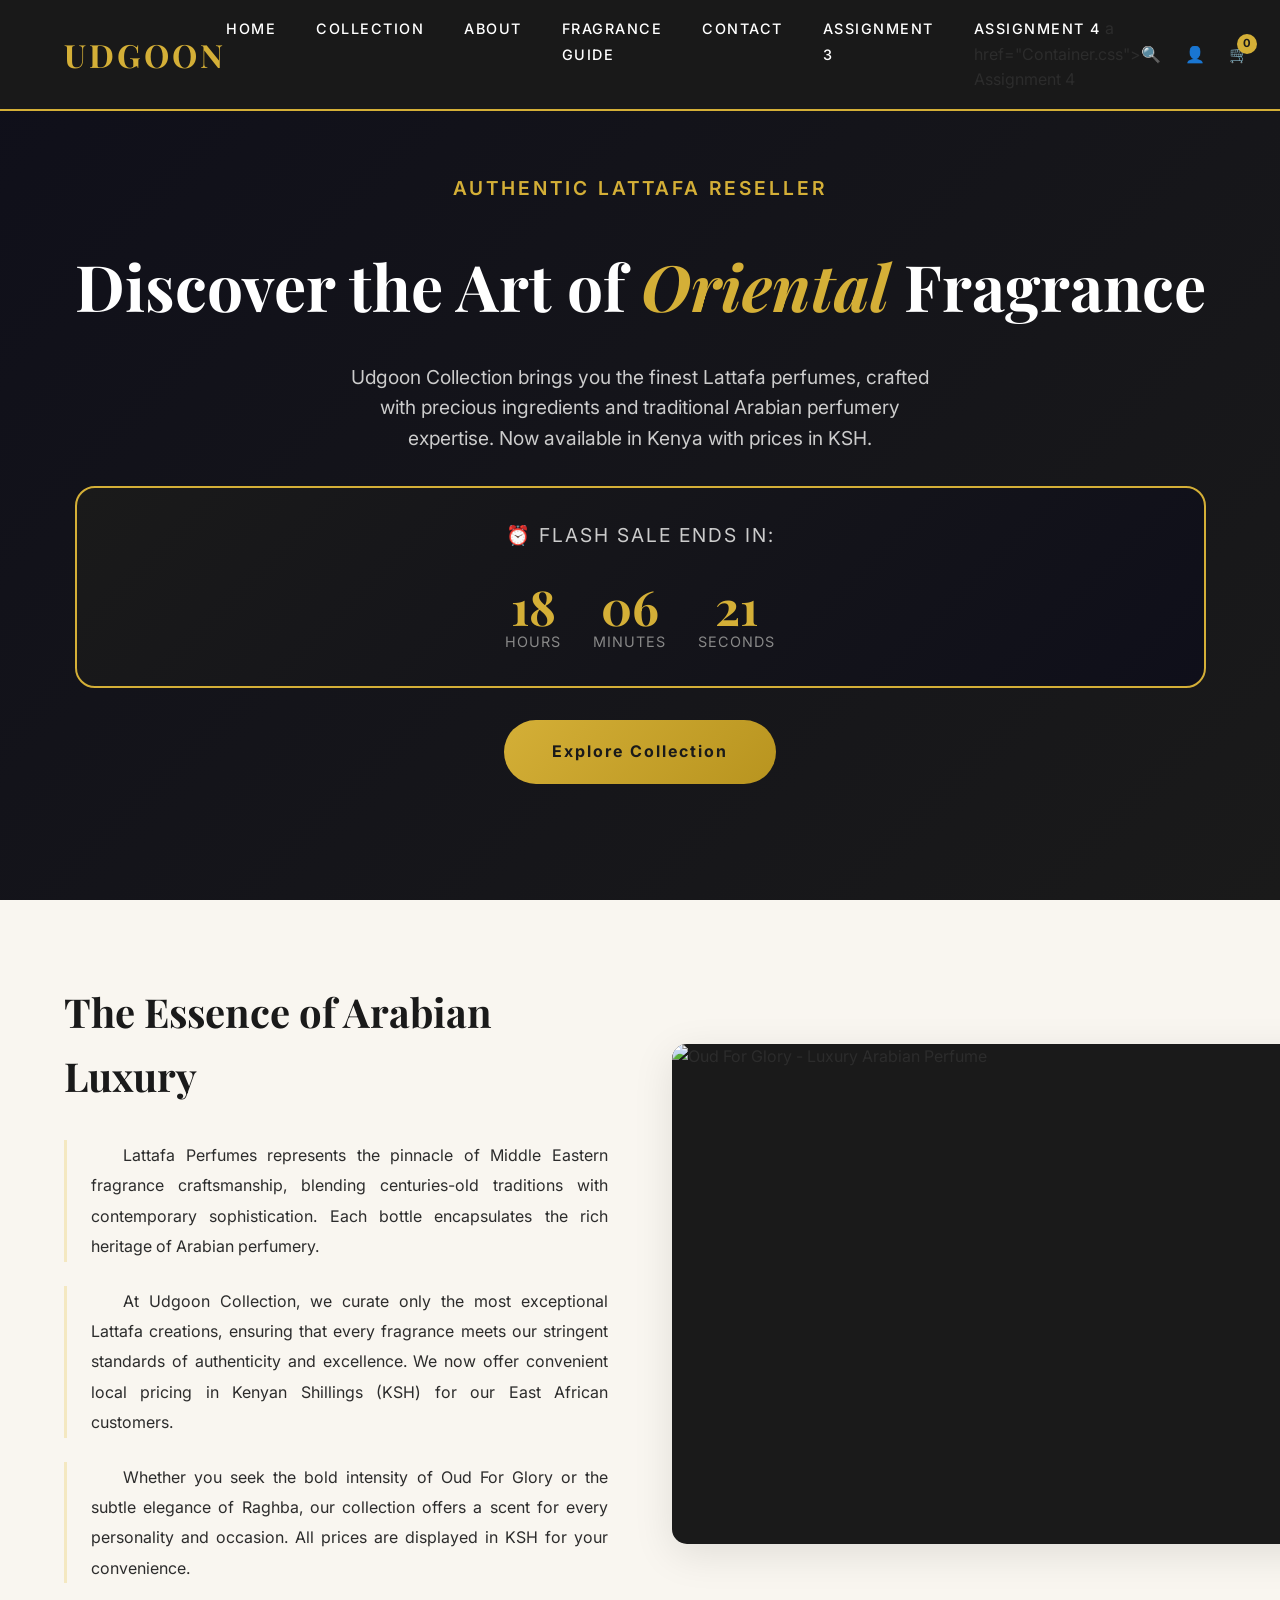
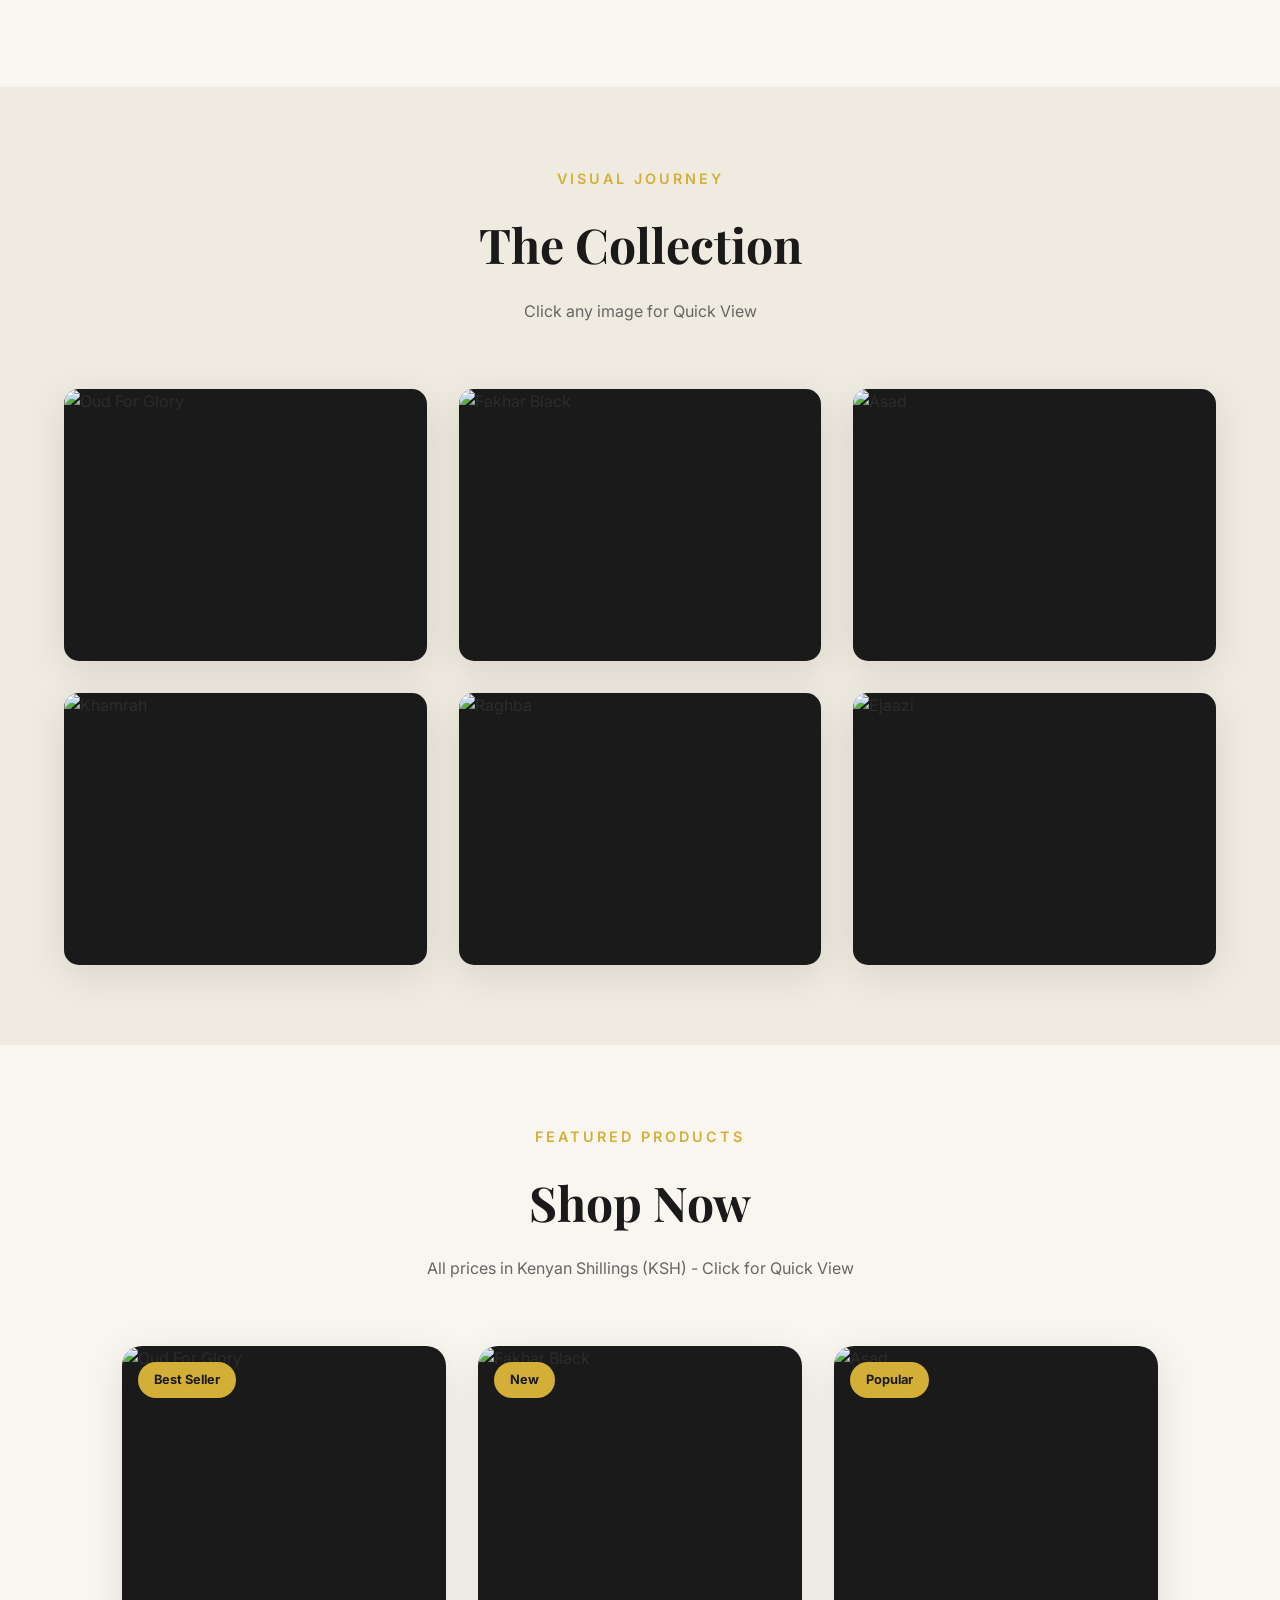
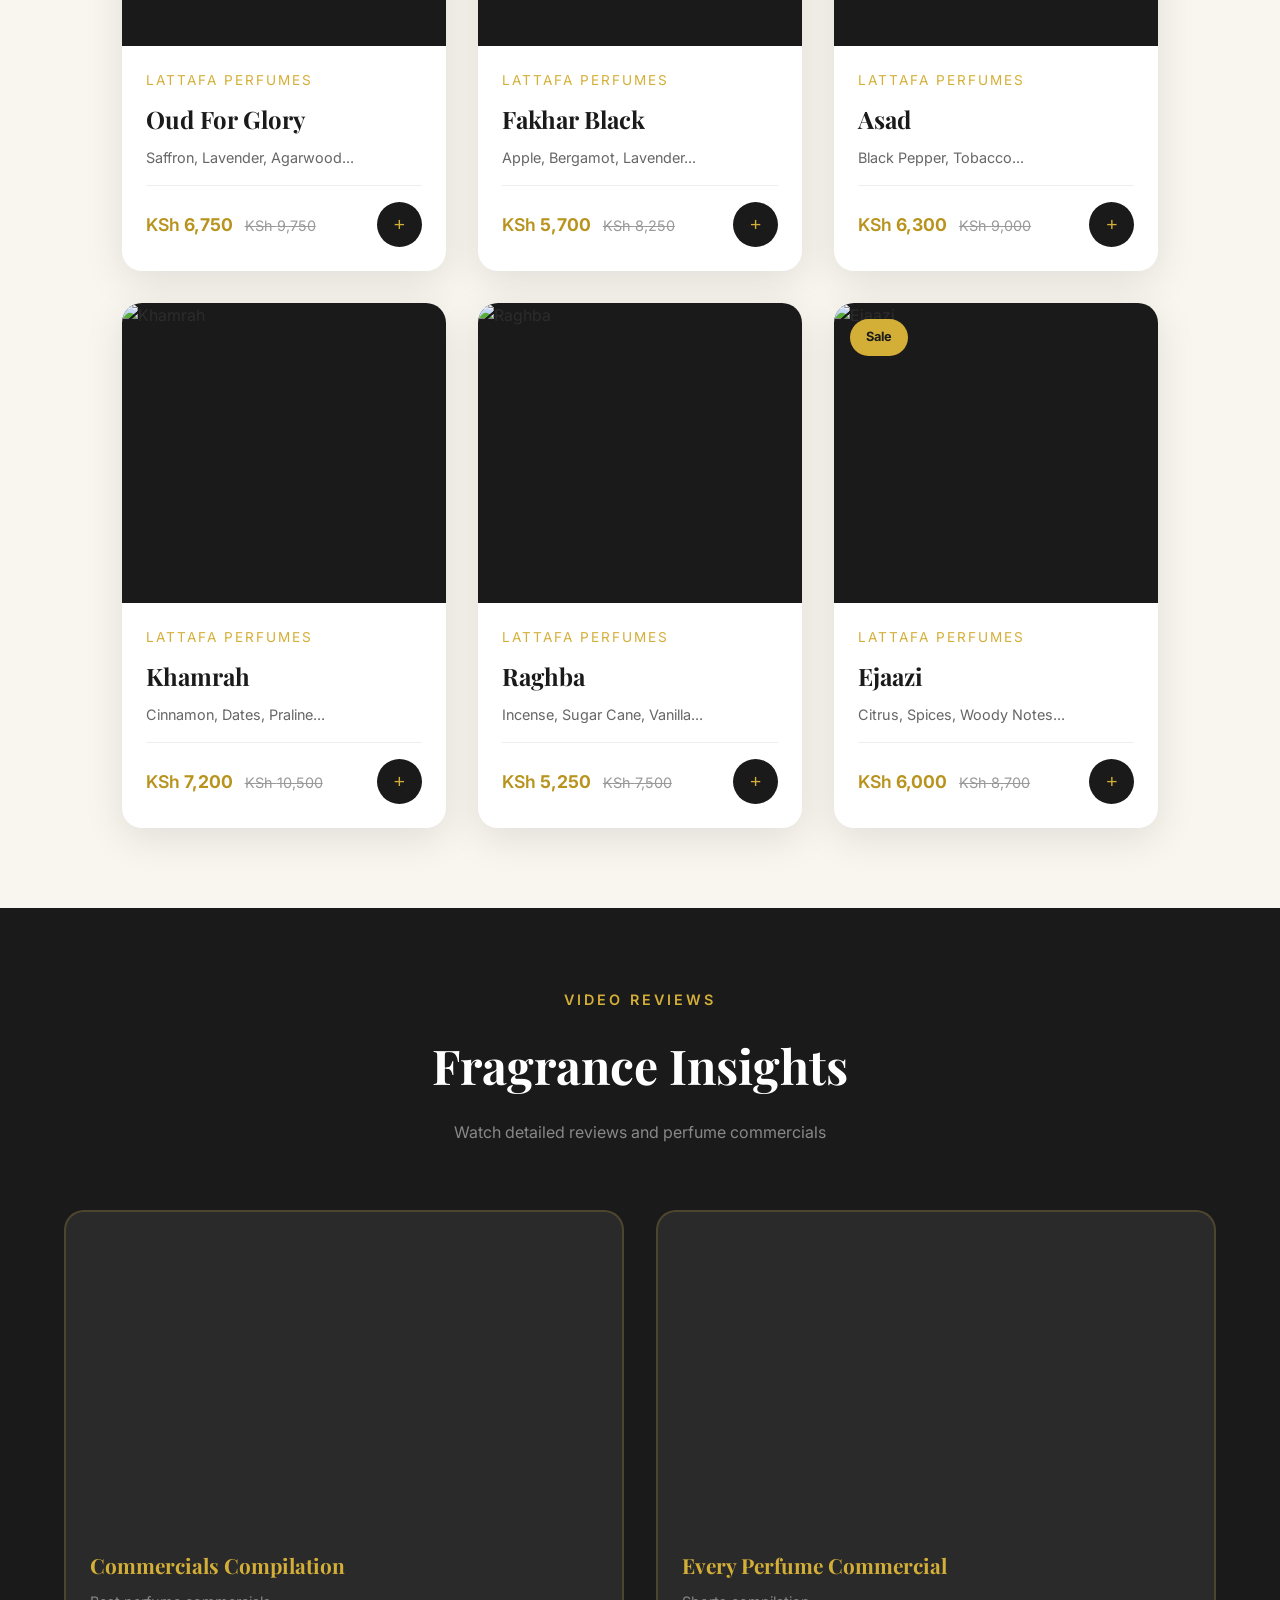
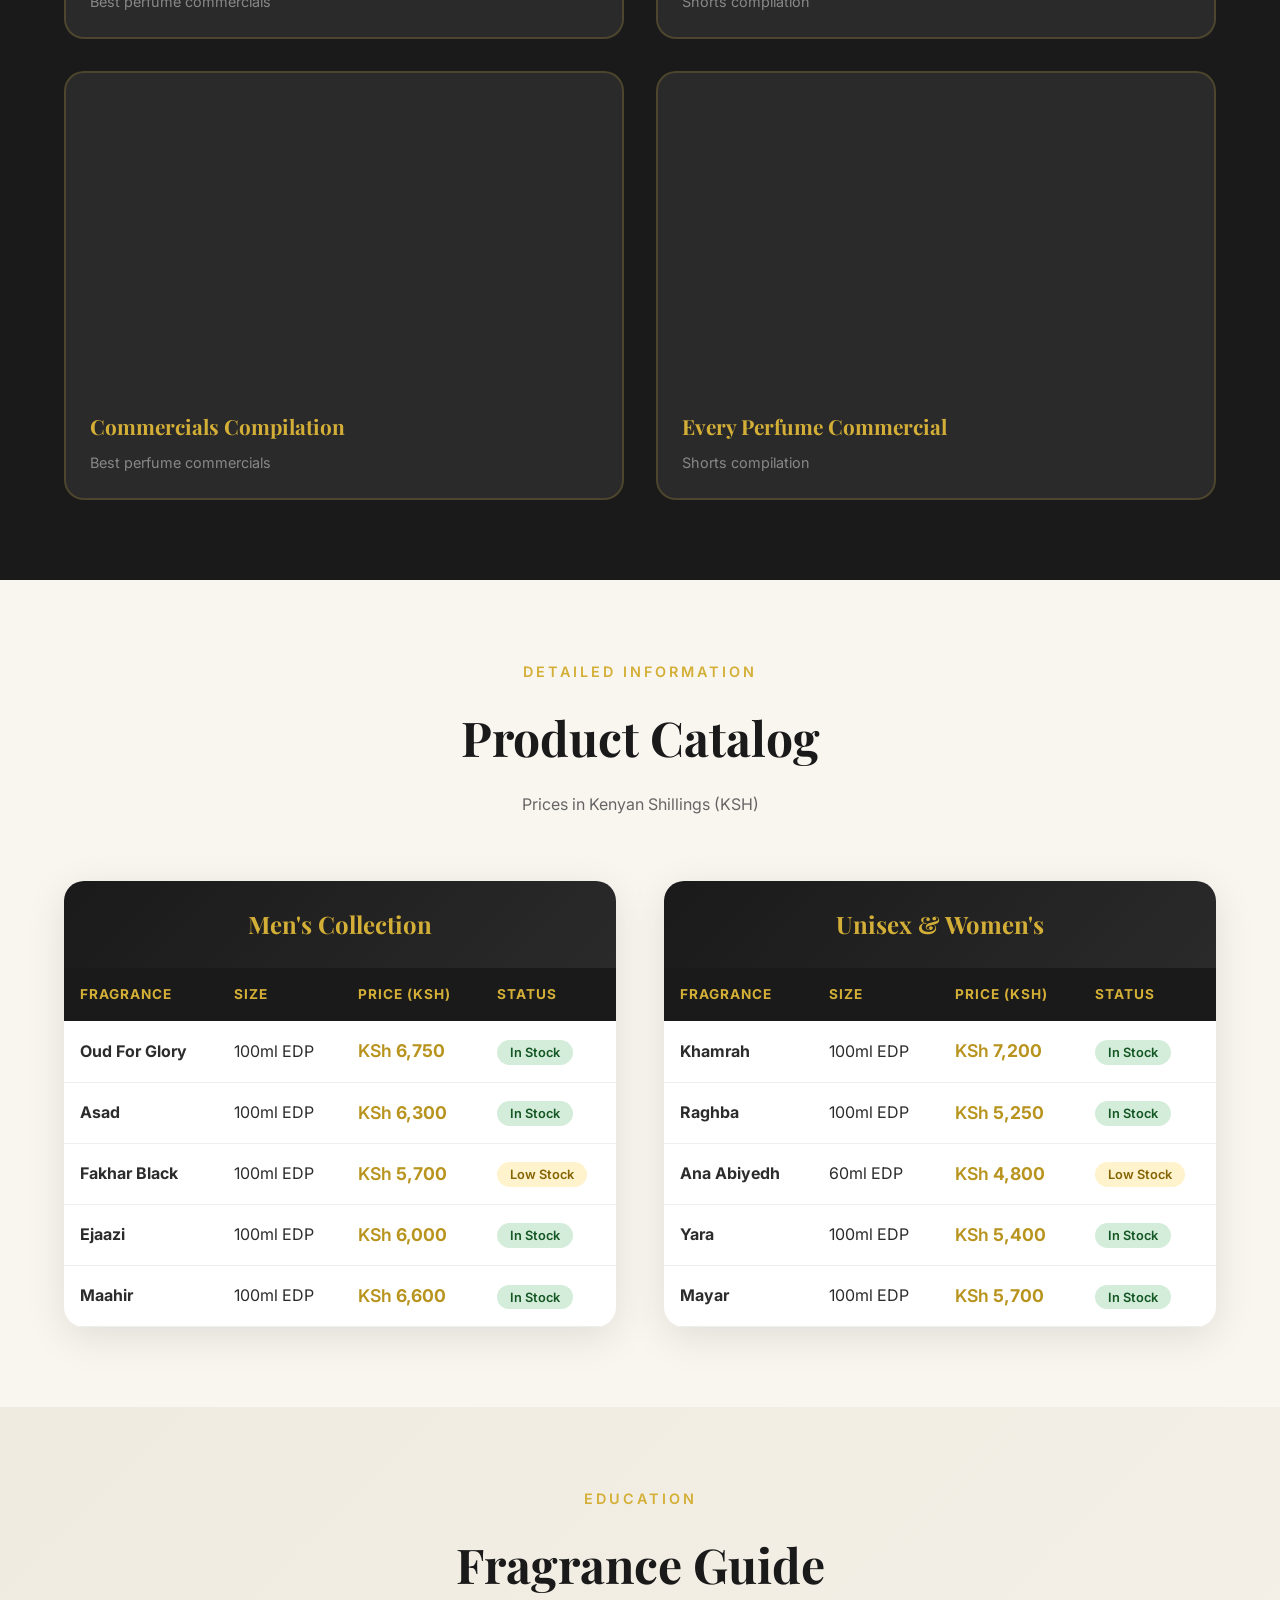
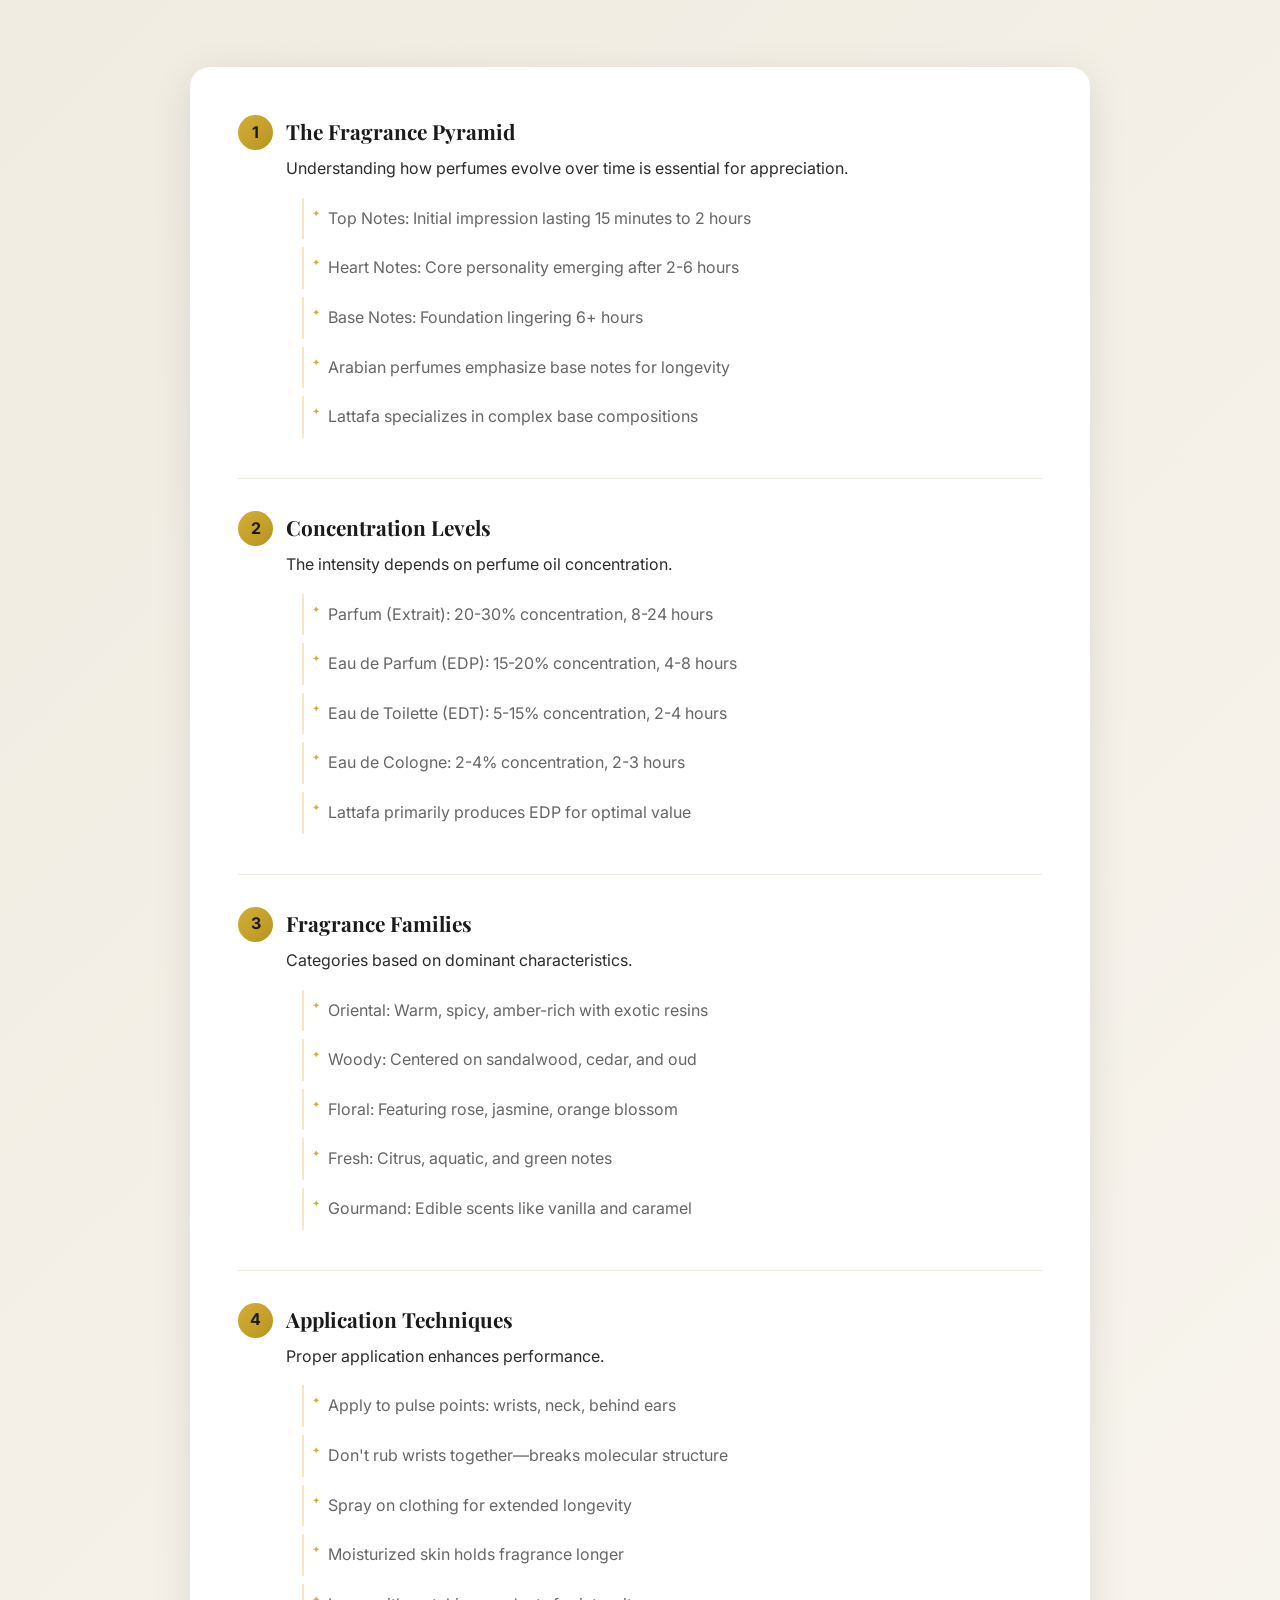
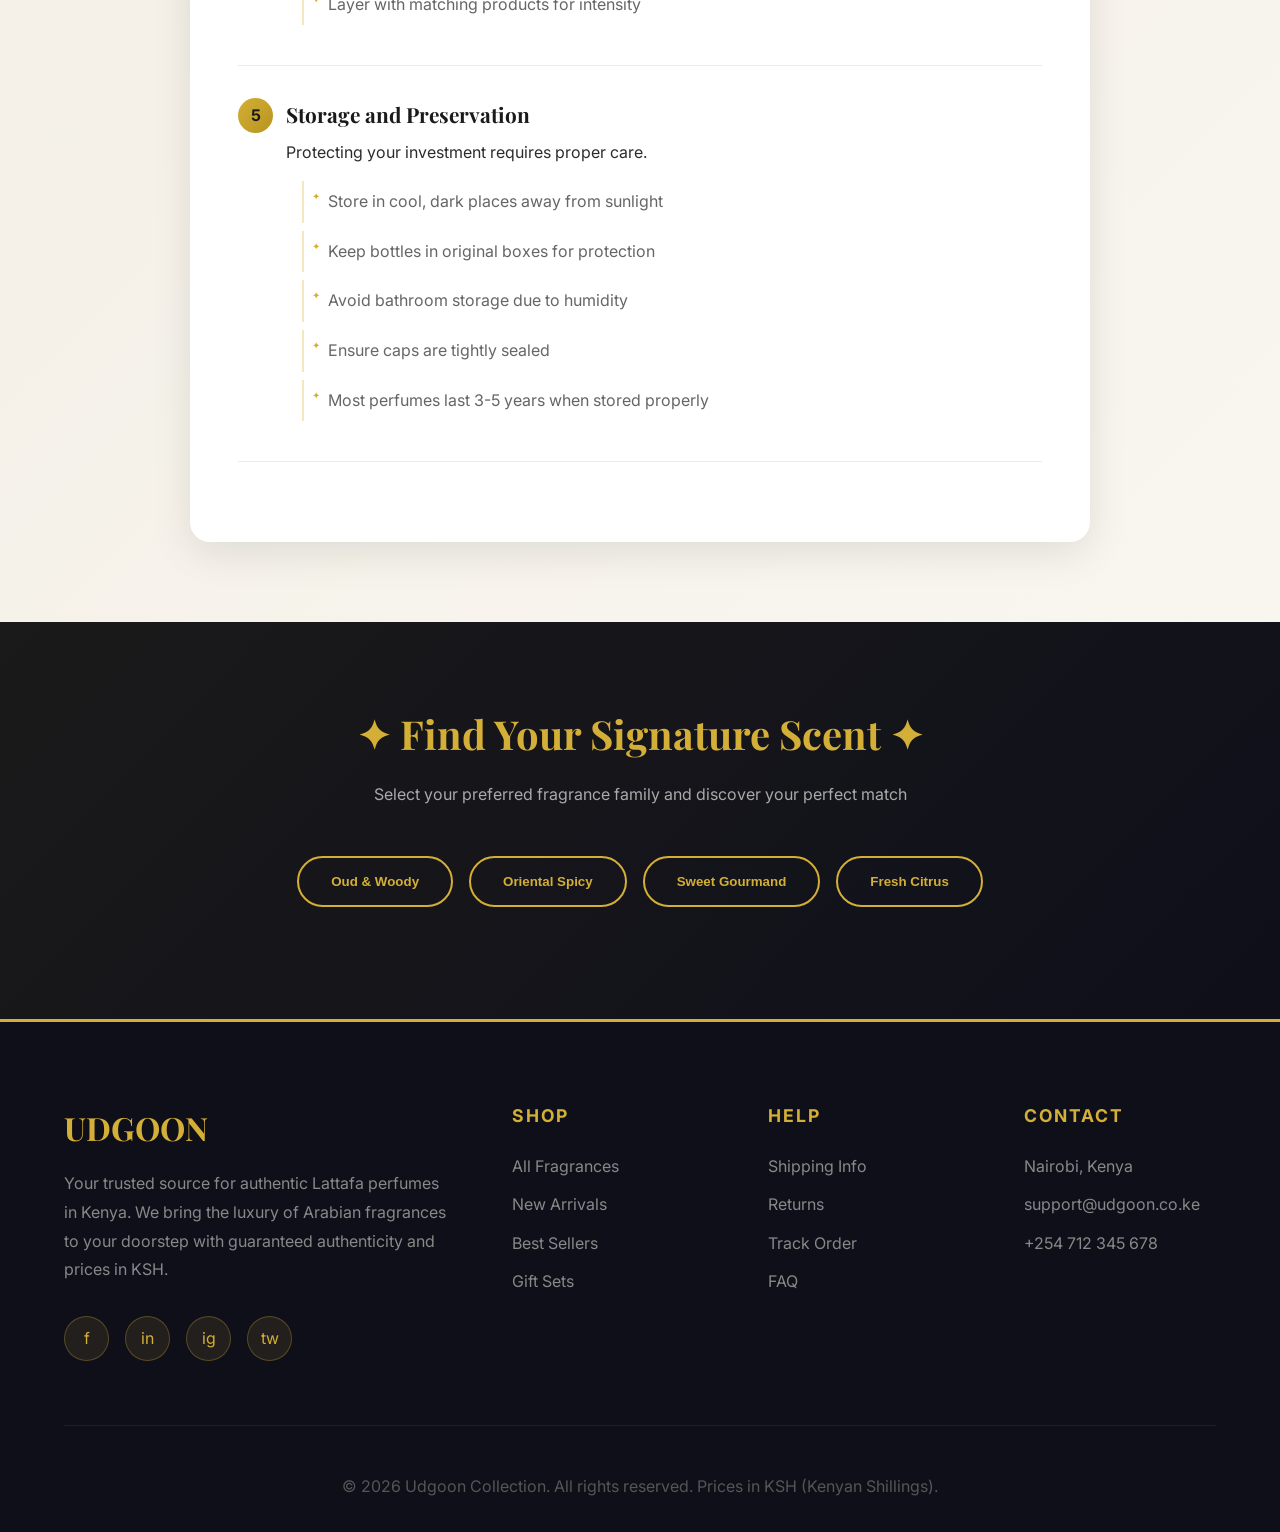
==== commit ab1e9dec: "Update index.html" ====
--- a/index.html
+++ b/index.html
@@ -1039,7 +1039,7 @@
             <li><a href="#guide">Fragrance Guide</a></li>
             <li><a href="#contact">Contact</a></li>
            <li><a href="Paragraph.html">Assignment 3</a></li> 
-        <li><a href="Container.html"> Assignment 4</a></li>     
+        <li><a href="Container.html"> Assignment 4</a> a href="Container.css"> Assignment 4</a></li>     
         </ul>
         <div class="nav-icons">
             <span>🔍</span>
